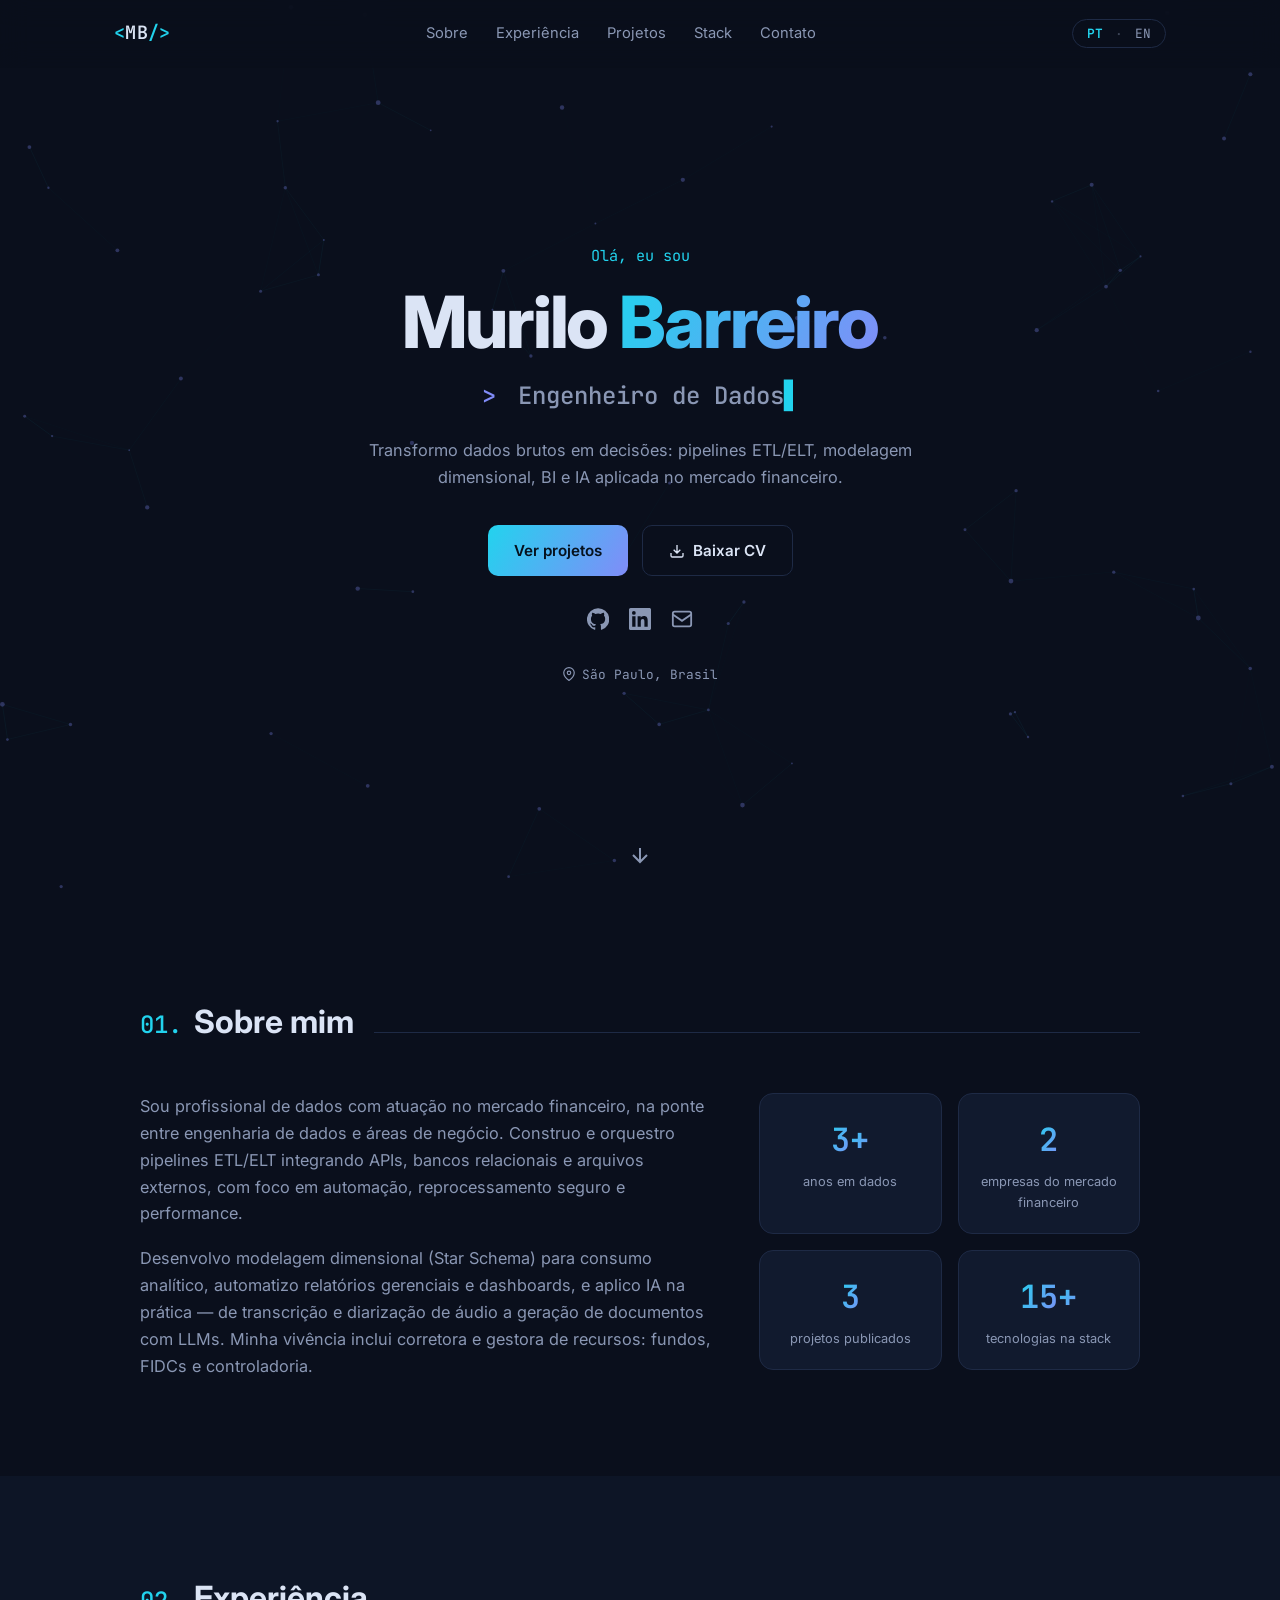
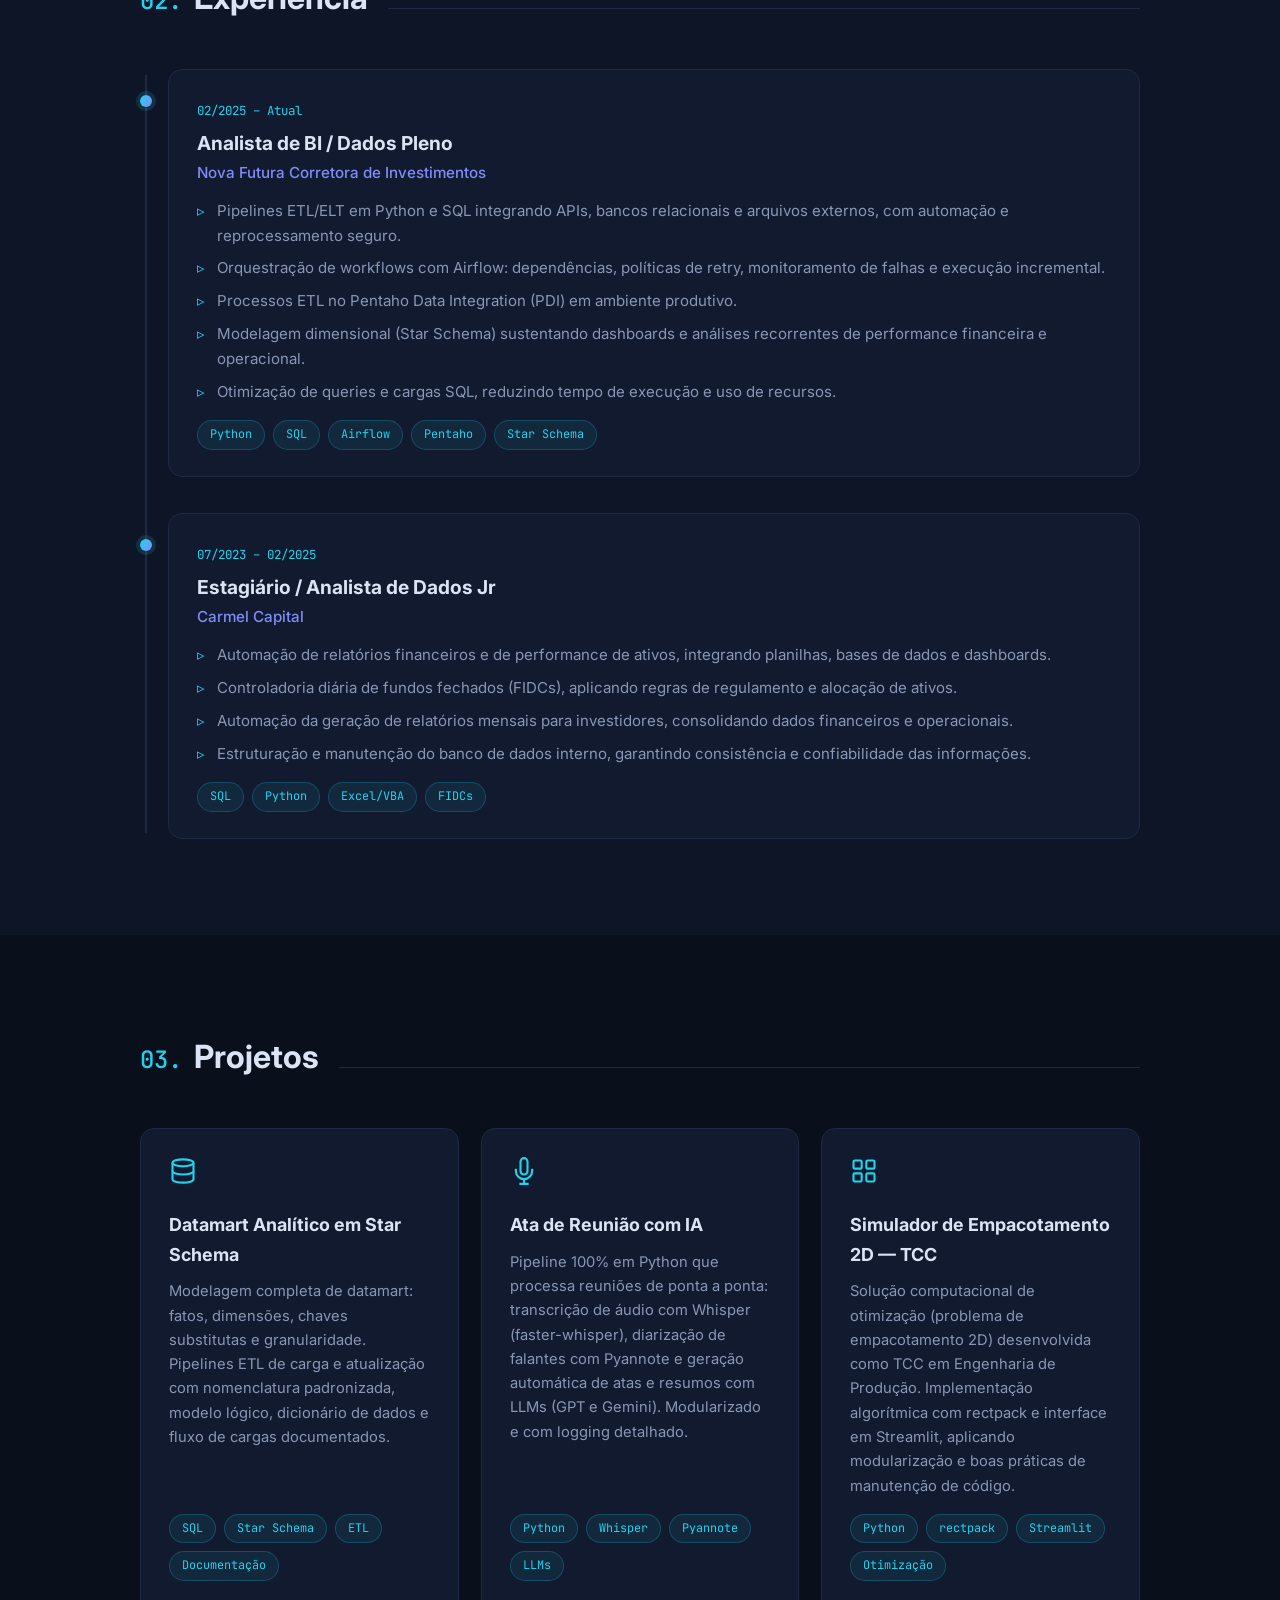
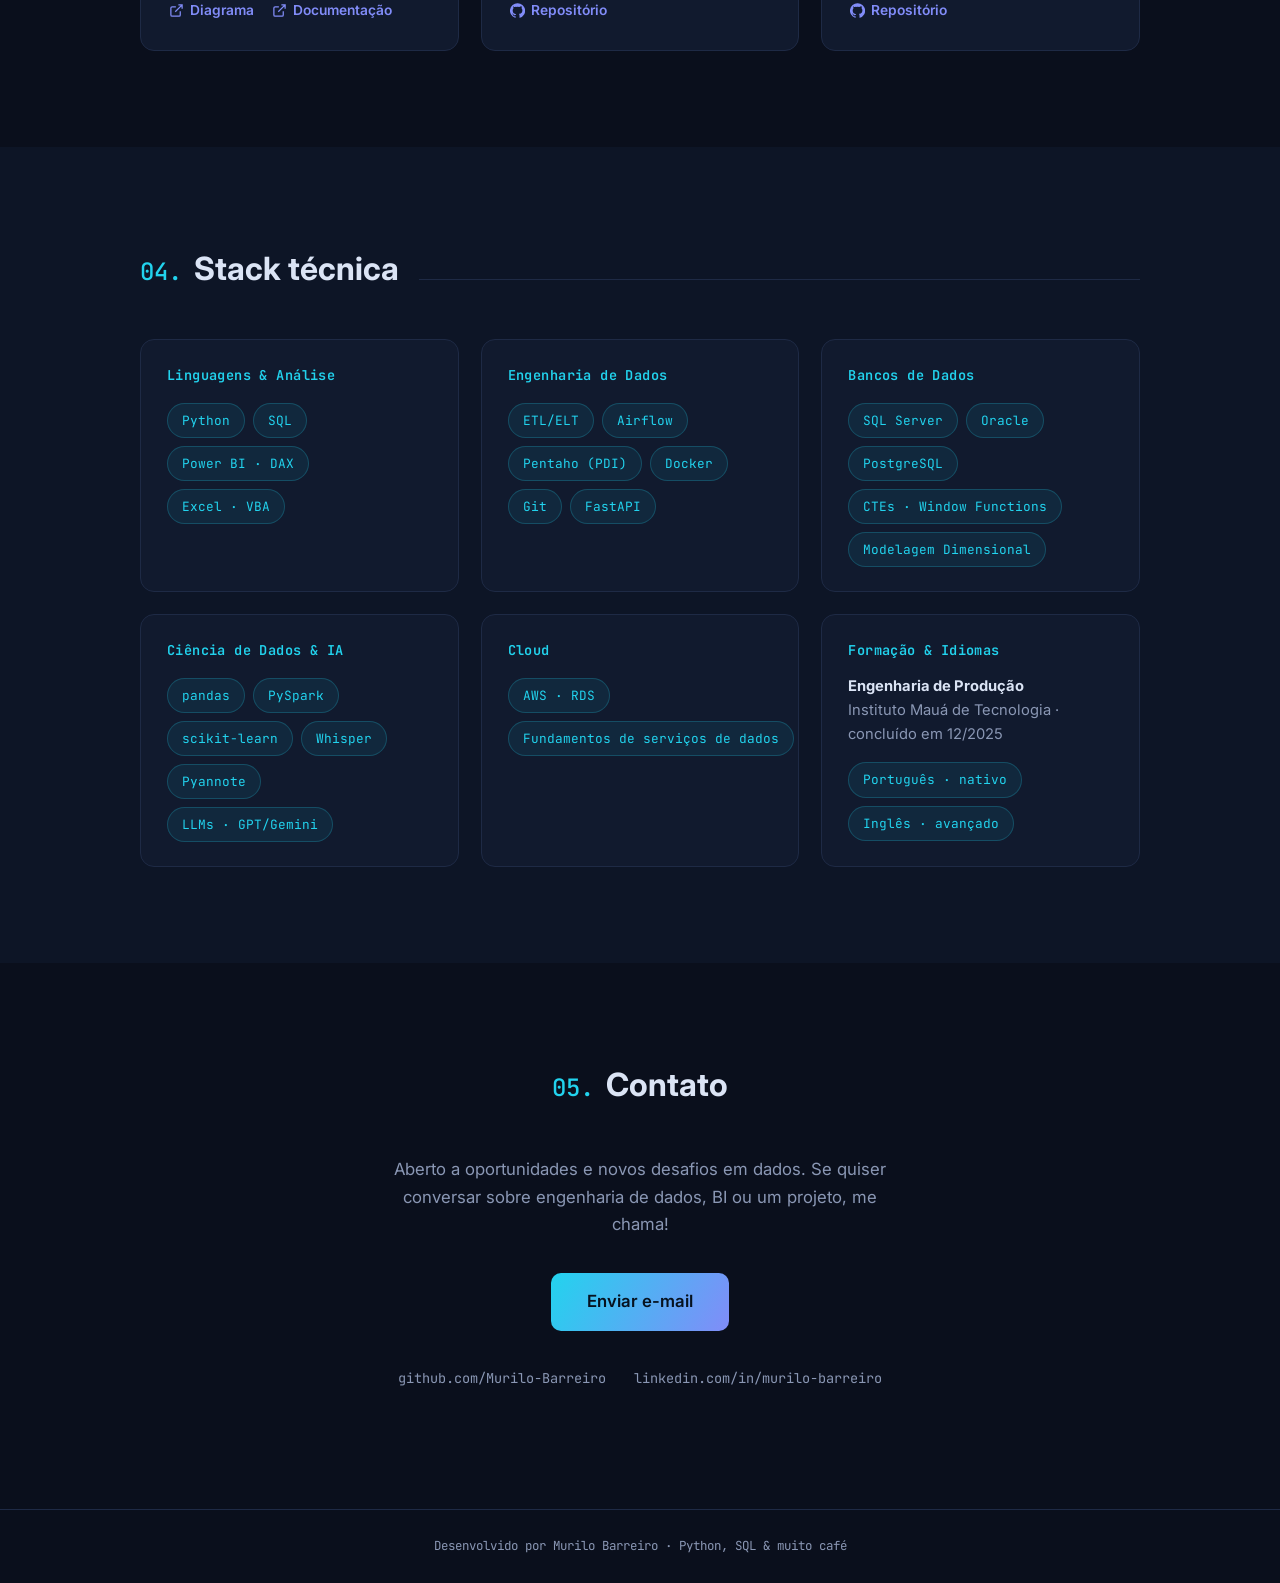
==== index.html @ 703467fe "Portfólio interativo — Engenharia de Dados, BI e Ciência de Dados Site estático bilíngue (PT/EN) com" ====
<!DOCTYPE html>
<html lang="pt-BR">
<head>
  <meta charset="UTF-8" />
  <meta name="viewport" content="width=device-width, initial-scale=1.0" />
  <title>Murilo Barreiro · Dados — Engenharia, BI & Ciência de Dados</title>
  <meta name="description" content="Portfólio de Murilo Pereira Barreiro — Engenheiro de Dados e Analista de BI. Python, SQL, Airflow, ETL/ELT, modelagem dimensional e IA aplicada." />
  <meta property="og:title" content="Murilo Barreiro · Portfólio de Dados" />
  <meta property="og:description" content="Pipelines ETL/ELT, modelagem dimensional, BI e IA aplicada no mercado financeiro." />
  <meta property="og:type" content="website" />
  <link rel="preconnect" href="https://fonts.googleapis.com" />
  <link rel="preconnect" href="https://fonts.gstatic.com" crossorigin />
  <link href="https://fonts.googleapis.com/css2?family=Inter:wght@400;500;600;700;800&family=JetBrains+Mono:wght@400;500;600&display=swap" rel="stylesheet" />
  <link rel="stylesheet" href="css/styles.css" />
  <link rel="icon" href="data:image/svg+xml,<svg xmlns='http://www.w3.org/2000/svg' viewBox='0 0 100 100'><text y='0.9em' font-size='90'>📊</text></svg>" />
</head>
<body>

  <!-- ============ NAV ============ -->
  <header class="nav" id="nav">
    <div class="nav__inner">
      <a href="#home" class="nav__logo" aria-label="Início">
        <span class="nav__logo-bracket">&lt;</span>MB<span class="nav__logo-bracket">/&gt;</span>
      </a>
      <nav class="nav__links" id="navLinks">
        <a href="#sobre" data-i18n="nav.about">Sobre</a>
        <a href="#experiencia" data-i18n="nav.experience">Experiência</a>
        <a href="#projetos" data-i18n="nav.projects">Projetos</a>
        <a href="#stack" data-i18n="nav.stack">Stack</a>
        <a href="#contato" data-i18n="nav.contact">Contato</a>
      </nav>
      <div class="nav__actions">
        <button class="lang-toggle" id="langToggle" aria-label="Switch language">
          <span class="lang-toggle__opt is-active" data-lang="pt">PT</span>
          <span class="lang-toggle__sep">·</span>
          <span class="lang-toggle__opt" data-lang="en">EN</span>
        </button>
        <button class="nav__burger" id="navBurger" aria-label="Menu">
          <span></span><span></span><span></span>
        </button>
      </div>
    </div>
  </header>

  <!-- ============ HERO ============ -->
  <section class="hero" id="home">
    <canvas id="heroCanvas" aria-hidden="true"></canvas>
    <div class="hero__content">
      <p class="hero__hello mono" data-i18n="hero.hello">Olá, eu sou</p>
      <h1 class="hero__name">Murilo <span class="accent">Barreiro</span></h1>
      <h2 class="hero__role mono">
        <span class="hero__prompt">&gt;</span>
        <span id="typedRole"></span><span class="hero__cursor">▋</span>
      </h2>
      <p class="hero__tagline" data-i18n="hero.tagline">
        Transformo dados brutos em decisões: pipelines ETL/ELT, modelagem dimensional,
        BI e IA aplicada no mercado financeiro.
      </p>
      <div class="hero__cta">
        <a href="#projetos" class="btn btn--primary" data-i18n="hero.ctaProjects">Ver projetos</a>
        <a href="assets/cv/Murilo-Barreiro-CV-PT.pdf" class="btn btn--ghost" id="cvLink" download>
          <svg viewBox="0 0 24 24" width="16" height="16" fill="none" stroke="currentColor" stroke-width="2"><path d="M21 15v4a2 2 0 0 1-2 2H5a2 2 0 0 1-2-2v-4M7 10l5 5 5-5M12 15V3"/></svg>
          <span data-i18n="hero.ctaCv">Baixar CV</span>
        </a>
      </div>
      <div class="hero__social">
        <a href="https://github.com/Murilo-Barreiro" target="_blank" rel="noopener" aria-label="GitHub">
          <svg viewBox="0 0 24 24" width="22" height="22" fill="currentColor"><path d="M12 .3a12 12 0 0 0-3.8 23.4c.6.1.8-.3.8-.6v-2c-3.3.7-4-1.6-4-1.6-.6-1.4-1.4-1.8-1.4-1.8-1-.7.1-.7.1-.7 1.2 0 1.9 1.2 1.9 1.2 1 1.8 2.8 1.3 3.5 1 0-.8.4-1.3.7-1.6-2.7-.3-5.5-1.3-5.5-6 0-1.2.5-2.3 1.3-3.1-.2-.4-.6-1.6.1-3.2 0 0 1-.3 3.4 1.2a11.5 11.5 0 0 1 6 0c2.3-1.5 3.3-1.2 3.3-1.2.7 1.6.3 2.8.1 3.2.8.8 1.3 1.9 1.3 3.2 0 4.6-2.8 5.6-5.5 5.9.5.4.9 1 .9 2.2v3.3c0 .3.1.7.8.6A12 12 0 0 0 12 .3"/></svg>
        </a>
        <a href="https://linkedin.com/in/murilo-barreiro-a9a9441ab" target="_blank" rel="noopener" aria-label="LinkedIn">
          <svg viewBox="0 0 24 24" width="22" height="22" fill="currentColor"><path d="M20.4 20.5h-3.6v-5.6c0-1.3 0-3-1.8-3s-2.1 1.4-2.1 2.9v5.7H9.4V9h3.4v1.6c.5-.9 1.6-1.9 3.4-1.9 3.6 0 4.2 2.4 4.2 5.5v6.3zM5.3 7.4a2 2 0 1 1 0-4.1 2 2 0 0 1 0 4.1zm1.8 13.1H3.5V9h3.6v11.5zM22.2 0H1.8C.8 0 0 .8 0 1.7v20.6c0 1 .8 1.7 1.8 1.7h20.4c1 0 1.8-.8 1.8-1.7V1.7c0-1-.8-1.7-1.8-1.7z"/></svg>
        </a>
        <a href="mailto:murilobarreiro7@gmail.com" aria-label="E-mail">
          <svg viewBox="0 0 24 24" width="22" height="22" fill="none" stroke="currentColor" stroke-width="2"><rect x="2" y="4" width="20" height="16" rx="2"/><path d="m2 7 10 7L22 7"/></svg>
        </a>
      </div>
      <div class="hero__location mono">
        <svg viewBox="0 0 24 24" width="14" height="14" fill="none" stroke="currentColor" stroke-width="2"><path d="M21 10c0 7-9 13-9 13S3 17 3 10a9 9 0 0 1 18 0z"/><circle cx="12" cy="10" r="3"/></svg>
        São Paulo, Brasil
      </div>
    </div>
    <a href="#sobre" class="hero__scroll" aria-label="Rolar para baixo">
      <svg viewBox="0 0 24 24" width="24" height="24" fill="none" stroke="currentColor" stroke-width="2"><path d="M12 5v14M19 12l-7 7-7-7"/></svg>
    </a>
  </section>

  <main>
    <!-- ============ SOBRE ============ -->
    <section class="section" id="sobre">
      <div class="section__inner reveal">
        <h2 class="section__title"><span class="section__num mono">01.</span> <span data-i18n="about.title">Sobre mim</span></h2>
        <div class="about">
          <div class="about__text">
            <p data-i18n="about.p1">
              Sou profissional de dados com atuação no mercado financeiro, na ponte entre
              engenharia de dados e áreas de negócio. Construo e orquestro pipelines ETL/ELT
              integrando APIs, bancos relacionais e arquivos externos, com foco em automação,
              reprocessamento seguro e performance.
            </p>
            <p data-i18n="about.p2">
              Desenvolvo modelagem dimensional (Star Schema) para consumo analítico, automatizo
              relatórios gerenciais e dashboards, e aplico IA na prática — de transcrição e
              diarização de áudio a geração de documentos com LLMs. Minha vivência inclui
              corretora e gestora de recursos: fundos, FIDCs e controladoria.
            </p>
          </div>
          <div class="about__stats">
            <div class="stat">
              <span class="stat__value mono" data-count="3">0</span><span class="stat__plus mono">+</span>
              <span class="stat__label" data-i18n="about.stat1">anos em dados</span>
            </div>
            <div class="stat">
              <span class="stat__value mono" data-count="2">0</span>
              <span class="stat__label" data-i18n="about.stat2">empresas do mercado financeiro</span>
            </div>
            <div class="stat">
              <span class="stat__value mono" data-count="3">0</span>
              <span class="stat__label" data-i18n="about.stat3">projetos publicados</span>
            </div>
            <div class="stat">
              <span class="stat__value mono" data-count="15">0</span><span class="stat__plus mono">+</span>
              <span class="stat__label" data-i18n="about.stat4">tecnologias na stack</span>
            </div>
          </div>
        </div>
      </div>
    </section>

    <!-- ============ EXPERIÊNCIA ============ -->
    <section class="section" id="experiencia">
      <div class="section__inner reveal">
        <h2 class="section__title"><span class="section__num mono">02.</span> <span data-i18n="exp.title">Experiência</span></h2>
        <div class="timeline">

          <article class="timeline__item">
            <div class="timeline__marker"></div>
            <div class="timeline__card card">
              <span class="timeline__period mono" data-i18n="exp.j1.period">02/2025 – Atual</span>
              <h3 class="timeline__role" data-i18n="exp.j1.role">Analista de BI / Dados Pleno</h3>
              <p class="timeline__company">Nova Futura Corretora de Investimentos</p>
              <ul class="timeline__list">
                <li data-i18n="exp.j1.b1">Pipelines ETL/ELT em Python e SQL integrando APIs, bancos relacionais e arquivos externos, com automação e reprocessamento seguro.</li>
                <li data-i18n="exp.j1.b2">Orquestração de workflows com Airflow: dependências, políticas de retry, monitoramento de falhas e execução incremental.</li>
                <li data-i18n="exp.j1.b3">Processos ETL no Pentaho Data Integration (PDI) em ambiente produtivo.</li>
                <li data-i18n="exp.j1.b4">Modelagem dimensional (Star Schema) sustentando dashboards e análises recorrentes de performance financeira e operacional.</li>
                <li data-i18n="exp.j1.b5">Otimização de queries e cargas SQL, reduzindo tempo de execução e uso de recursos.</li>
              </ul>
              <div class="tags">
                <span class="tag">Python</span><span class="tag">SQL</span><span class="tag">Airflow</span><span class="tag">Pentaho</span><span class="tag">Star Schema</span>
              </div>
            </div>
          </article>

          <article class="timeline__item">
            <div class="timeline__marker"></div>
            <div class="timeline__card card">
              <span class="timeline__period mono">07/2023 – 02/2025</span>
              <h3 class="timeline__role" data-i18n="exp.j2.role">Estagiário / Analista de Dados Jr</h3>
              <p class="timeline__company">Carmel Capital</p>
              <ul class="timeline__list">
                <li data-i18n="exp.j2.b1">Automação de relatórios financeiros e de performance de ativos, integrando planilhas, bases de dados e dashboards.</li>
                <li data-i18n="exp.j2.b2">Controladoria diária de fundos fechados (FIDCs), aplicando regras de regulamento e alocação de ativos.</li>
                <li data-i18n="exp.j2.b3">Automação da geração de relatórios mensais para investidores, consolidando dados financeiros e operacionais.</li>
                <li data-i18n="exp.j2.b4">Estruturação e manutenção do banco de dados interno, garantindo consistência e confiabilidade das informações.</li>
              </ul>
              <div class="tags">
                <span class="tag">SQL</span><span class="tag">Python</span><span class="tag">Excel/VBA</span><span class="tag">FIDCs</span>
              </div>
            </div>
          </article>

        </div>
      </div>
    </section>

    <!-- ============ PROJETOS ============ -->
    <section class="section" id="projetos">
      <div class="section__inner reveal">
        <h2 class="section__title"><span class="section__num mono">03.</span> <span data-i18n="proj.title">Projetos</span></h2>
        <div class="projects">

          <article class="project card">
            <div class="project__icon">
              <svg viewBox="0 0 24 24" width="28" height="28" fill="none" stroke="currentColor" stroke-width="1.8"><ellipse cx="12" cy="5" rx="9" ry="3"/><path d="M21 12c0 1.7-4 3-9 3s-9-1.3-9-3"/><path d="M3 5v14c0 1.7 4 3 9 3s9-1.3 9-3V5"/></svg>
            </div>
            <h3 class="project__name" data-i18n="proj.p1.name">Datamart Analítico em Star Schema</h3>
            <p class="project__desc" data-i18n="proj.p1.desc">
              Modelagem completa de datamart: fatos, dimensões, chaves substitutas e granularidade.
              Pipelines ETL de carga e atualização com nomenclatura padronizada, modelo lógico,
              dicionário de dados e fluxo de cargas documentados.
            </p>
            <div class="tags">
              <span class="tag">SQL</span><span class="tag">Star Schema</span><span class="tag">ETL</span><span class="tag" data-i18n="proj.p1.tag4">Documentação</span>
            </div>
            <div class="project__links">
              <a href="https://dbdocs.io/murilobarreiro7/Projeto-Datamart" target="_blank" rel="noopener">
                <svg viewBox="0 0 24 24" width="15" height="15" fill="none" stroke="currentColor" stroke-width="2"><path d="M18 13v6a2 2 0 0 1-2 2H5a2 2 0 0 1-2-2V8a2 2 0 0 1 2-2h6M15 3h6v6M10 14 21 3"/></svg>
                <span data-i18n="proj.p1.link1">Diagrama</span>
              </a>
              <a href="https://notion.so/2fc0d6fd969c809cac19ce4f2071e52c" target="_blank" rel="noopener">
                <svg viewBox="0 0 24 24" width="15" height="15" fill="none" stroke="currentColor" stroke-width="2"><path d="M18 13v6a2 2 0 0 1-2 2H5a2 2 0 0 1-2-2V8a2 2 0 0 1 2-2h6M15 3h6v6M10 14 21 3"/></svg>
                <span data-i18n="proj.p1.link2">Documentação</span>
              </a>
            </div>
          </article>

          <article class="project card">
            <div class="project__icon">
              <svg viewBox="0 0 24 24" width="28" height="28" fill="none" stroke="currentColor" stroke-width="1.8"><path d="M12 1a3 3 0 0 0-3 3v8a3 3 0 0 0 6 0V4a3 3 0 0 0-3-3z"/><path d="M19 10v2a7 7 0 0 1-14 0v-2M12 19v4M8 23h8"/></svg>
            </div>
            <h3 class="project__name" data-i18n="proj.p2.name">Ata de Reunião com IA</h3>
            <p class="project__desc" data-i18n="proj.p2.desc">
              Pipeline 100% em Python que processa reuniões de ponta a ponta: transcrição de áudio
              com Whisper (faster-whisper), diarização de falantes com Pyannote e geração automática
              de atas e resumos com LLMs (GPT e Gemini). Modularizado e com logging detalhado.
            </p>
            <div class="tags">
              <span class="tag">Python</span><span class="tag">Whisper</span><span class="tag">Pyannote</span><span class="tag">LLMs</span>
            </div>
            <div class="project__links">
              <a href="https://github.com/Murilo-Barreiro/transcricao-e-diarizacao" target="_blank" rel="noopener">
                <svg viewBox="0 0 24 24" width="15" height="15" fill="currentColor"><path d="M12 .3a12 12 0 0 0-3.8 23.4c.6.1.8-.3.8-.6v-2c-3.3.7-4-1.6-4-1.6-.6-1.4-1.4-1.8-1.4-1.8-1-.7.1-.7.1-.7 1.2 0 1.9 1.2 1.9 1.2 1 1.8 2.8 1.3 3.5 1 0-.8.4-1.3.7-1.6-2.7-.3-5.5-1.3-5.5-6 0-1.2.5-2.3 1.3-3.1-.2-.4-.6-1.6.1-3.2 0 0 1-.3 3.4 1.2a11.5 11.5 0 0 1 6 0c2.3-1.5 3.3-1.2 3.3-1.2.7 1.6.3 2.8.1 3.2.8.8 1.3 1.9 1.3 3.2 0 4.6-2.8 5.6-5.5 5.9.5.4.9 1 .9 2.2v3.3c0 .3.1.7.8.6A12 12 0 0 0 12 .3"/></svg>
                <span data-i18n="proj.repo">Repositório</span>
              </a>
            </div>
          </article>

          <article class="project card">
            <div class="project__icon">
              <svg viewBox="0 0 24 24" width="28" height="28" fill="none" stroke="currentColor" stroke-width="1.8"><rect x="3" y="3" width="7" height="7" rx="1"/><rect x="14" y="3" width="7" height="7" rx="1"/><rect x="3" y="14" width="7" height="7" rx="1"/><rect x="14" y="14" width="7" height="7" rx="1"/></svg>
            </div>
            <h3 class="project__name" data-i18n="proj.p3.name">Simulador de Empacotamento 2D — TCC</h3>
            <p class="project__desc" data-i18n="proj.p3.desc">
              Solução computacional de otimização (problema de empacotamento 2D) desenvolvida como
              TCC em Engenharia de Produção. Implementação algorítmica com rectpack e interface em
              Streamlit, aplicando modularização e boas práticas de manutenção de código.
            </p>
            <div class="tags">
              <span class="tag">Python</span><span class="tag">rectpack</span><span class="tag">Streamlit</span><span class="tag" data-i18n="proj.p3.tag4">Otimização</span>
            </div>
            <div class="project__links">
              <a href="https://github.com/Murilo-Barreiro/simulador-de-empacotamento-2D" target="_blank" rel="noopener">
                <svg viewBox="0 0 24 24" width="15" height="15" fill="currentColor"><path d="M12 .3a12 12 0 0 0-3.8 23.4c.6.1.8-.3.8-.6v-2c-3.3.7-4-1.6-4-1.6-.6-1.4-1.4-1.8-1.4-1.8-1-.7.1-.7.1-.7 1.2 0 1.9 1.2 1.9 1.2 1 1.8 2.8 1.3 3.5 1 0-.8.4-1.3.7-1.6-2.7-.3-5.5-1.3-5.5-6 0-1.2.5-2.3 1.3-3.1-.2-.4-.6-1.6.1-3.2 0 0 1-.3 3.4 1.2a11.5 11.5 0 0 1 6 0c2.3-1.5 3.3-1.2 3.3-1.2.7 1.6.3 2.8.1 3.2.8.8 1.3 1.9 1.3 3.2 0 4.6-2.8 5.6-5.5 5.9.5.4.9 1 .9 2.2v3.3c0 .3.1.7.8.6A12 12 0 0 0 12 .3"/></svg>
                <span data-i18n="proj.repo2">Repositório</span>
              </a>
            </div>
          </article>

        </div>
      </div>
    </section>

    <!-- ============ STACK ============ -->
    <section class="section" id="stack">
      <div class="section__inner reveal">
        <h2 class="section__title"><span class="section__num mono">04.</span> <span data-i18n="stack.title">Stack técnica</span></h2>
        <div class="stack">

          <div class="stack__group card">
            <h3 class="stack__name mono" data-i18n="stack.g1">Linguagens & Análise</h3>
            <div class="tags tags--lg">
              <span class="tag">Python</span><span class="tag">SQL</span><span class="tag">Power BI · DAX</span><span class="tag">Excel · VBA</span>
            </div>
          </div>

          <div class="stack__group card">
            <h3 class="stack__name mono" data-i18n="stack.g2">Engenharia de Dados</h3>
            <div class="tags tags--lg">
              <span class="tag">ETL/ELT</span><span class="tag">Airflow</span><span class="tag">Pentaho (PDI)</span><span class="tag">Docker</span><span class="tag">Git</span><span class="tag">FastAPI</span>
            </div>
          </div>

          <div class="stack__group card">
            <h3 class="stack__name mono" data-i18n="stack.g3">Bancos de Dados</h3>
            <div class="tags tags--lg">
              <span class="tag">SQL Server</span><span class="tag">Oracle</span><span class="tag">PostgreSQL</span><span class="tag">CTEs · Window Functions</span><span class="tag" data-i18n="stack.g3.t5">Modelagem Dimensional</span>
            </div>
          </div>

          <div class="stack__group card">
            <h3 class="stack__name mono" data-i18n="stack.g4">Ciência de Dados & IA</h3>
            <div class="tags tags--lg">
              <span class="tag">pandas</span><span class="tag">PySpark</span><span class="tag">scikit-learn</span><span class="tag">Whisper</span><span class="tag">Pyannote</span><span class="tag">LLMs · GPT/Gemini</span>
            </div>
          </div>

          <div class="stack__group card">
            <h3 class="stack__name mono">Cloud</h3>
            <div class="tags tags--lg">
              <span class="tag">AWS · RDS</span><span class="tag" data-i18n="stack.g5.t2">Fundamentos de serviços de dados</span>
            </div>
          </div>

          <div class="stack__group card">
            <h3 class="stack__name mono" data-i18n="stack.g6">Formação & Idiomas</h3>
            <p class="stack__edu">
              <strong data-i18n="edu.degree">Engenharia de Produção</strong><br />
              Instituto Mauá de Tecnologia · <span data-i18n="edu.year">concluído em 12/2025</span>
            </p>
            <div class="tags tags--lg">
              <span class="tag" data-i18n="edu.lang1">Português · nativo</span><span class="tag" data-i18n="edu.lang2">Inglês · avançado</span>
            </div>
          </div>

        </div>
      </div>
    </section>

    <!-- ============ CONTATO ============ -->
    <section class="section section--contact" id="contato">
      <div class="section__inner reveal">
        <h2 class="section__title section__title--center"><span class="section__num mono">05.</span> <span data-i18n="contact.title">Contato</span></h2>
        <p class="contact__text" data-i18n="contact.text">
          Aberto a oportunidades e novos desafios em dados. Se quiser conversar sobre
          engenharia de dados, BI ou um projeto, me chama!
        </p>
        <a href="mailto:murilobarreiro7@gmail.com" class="btn btn--primary btn--lg" data-i18n="contact.cta">Enviar e-mail</a>
        <div class="contact__links mono">
          <a href="https://github.com/Murilo-Barreiro" target="_blank" rel="noopener">github.com/Murilo-Barreiro</a>
          <a href="https://linkedin.com/in/murilo-barreiro-a9a9441ab" target="_blank" rel="noopener">linkedin.com/in/murilo-barreiro</a>
        </div>
      </div>
    </section>
  </main>

  <footer class="footer mono">
    <p data-i18n="footer.text">Desenvolvido por Murilo Barreiro · Python, SQL & muito café</p>
  </footer>

  <script src="js/main.js"></script>
</body>
</html>
---- css/styles.css ----
/* ============ TOKENS ============ */
:root {
  --bg: #0a0f1c;
  --bg-alt: #0d1526;
  --card: #111a2e;
  --card-border: #1e2a45;
  --text: #dbe4f5;
  --text-dim: #8a97b4;
  --accent: #22d3ee;
  --accent-2: #818cf8;
  --gradient: linear-gradient(120deg, var(--accent), var(--accent-2));
  --nav-h: 68px;
  --radius: 14px;
  --font: "Inter", system-ui, sans-serif;
  --mono: "JetBrains Mono", ui-monospace, monospace;
}

* { margin: 0; padding: 0; box-sizing: border-box; }

html { scroll-behavior: smooth; scroll-padding-top: var(--nav-h); }

body {
  background: var(--bg);
  color: var(--text);
  font-family: var(--font);
  line-height: 1.65;
  -webkit-font-smoothing: antialiased;
  overflow-x: hidden;
}

.mono { font-family: var(--mono); }
.accent {
  background: var(--gradient);
  -webkit-background-clip: text;
  background-clip: text;
  color: transparent;
}

a { color: inherit; text-decoration: none; }

::selection { background: rgba(34, 211, 238, 0.3); }

/* ============ NAV ============ */
.nav {
  position: fixed;
  inset: 0 0 auto 0;
  height: var(--nav-h);
  z-index: 100;
  backdrop-filter: blur(14px);
  background: rgba(10, 15, 28, 0.82);
  border-bottom: 1px solid transparent;
  transition: border-color 0.3s;
}
.nav.is-scrolled { border-bottom-color: var(--card-border); }

.nav__inner {
  max-width: 1100px;
  margin: 0 auto;
  height: 100%;
  padding: 0 24px;
  display: flex;
  align-items: center;
  justify-content: space-between;
  gap: 16px;
}

.nav__logo {
  font-family: var(--mono);
  font-weight: 600;
  font-size: 1.15rem;
  letter-spacing: 0.02em;
}
.nav__logo-bracket { color: var(--accent); }

.nav__links {
  display: flex;
  gap: 28px;
  font-size: 0.92rem;
  color: var(--text-dim);
}
.nav__links a { transition: color 0.2s; }
.nav__links a:hover, .nav__links a.is-active { color: var(--accent); }

.nav__actions { display: flex; align-items: center; gap: 14px; }

.lang-toggle {
  background: none;
  border: 1px solid var(--card-border);
  border-radius: 999px;
  padding: 5px 14px;
  font-family: var(--mono);
  font-size: 0.8rem;
  color: var(--text-dim);
  cursor: pointer;
  transition: border-color 0.2s;
}
.lang-toggle:hover { border-color: var(--accent); }
.lang-toggle__opt.is-active { color: var(--accent); font-weight: 600; }
.lang-toggle__sep { margin: 0 4px; opacity: 0.4; }

.nav__burger { display: none; background: none; border: none; cursor: pointer; padding: 6px; }
.nav__burger span {
  display: block;
  width: 22px;
  height: 2px;
  background: var(--text);
  margin: 5px 0;
  border-radius: 2px;
  transition: transform 0.25s, opacity 0.25s;
}
.nav__burger.is-open span:nth-child(1) { transform: translateY(7px) rotate(45deg); }
.nav__burger.is-open span:nth-child(2) { opacity: 0; }
.nav__burger.is-open span:nth-child(3) { transform: translateY(-7px) rotate(-45deg); }

/* ============ HERO ============ */
.hero {
  min-height: 100svh;
  display: flex;
  align-items: center;
  justify-content: center;
  position: relative;
  padding: calc(var(--nav-h) + 40px) 24px 80px;
}

#heroCanvas {
  position: absolute;
  inset: 0;
  width: 100%;
  height: 100%;
  opacity: 0.55;
}

.hero__content {
  position: relative;
  max-width: 800px;
  text-align: center;
  animation: fadeUp 0.9s ease both;
}

.hero__hello { color: var(--accent); font-size: 0.95rem; margin-bottom: 14px; }

.hero__name {
  font-size: clamp(2.6rem, 7vw, 4.5rem);
  font-weight: 800;
  letter-spacing: -0.03em;
  line-height: 1.1;
}

.hero__role {
  font-size: clamp(1.05rem, 3vw, 1.5rem);
  font-weight: 500;
  color: var(--text-dim);
  margin-top: 14px;
  min-height: 1.6em;
}
.hero__prompt { color: var(--accent-2); margin-right: 8px; }
.hero__cursor { color: var(--accent); animation: blink 1s steps(1) infinite; }

.hero__tagline {
  color: var(--text-dim);
  max-width: 560px;
  margin: 22px auto 0;
  font-size: 1.02rem;
}

.hero__cta { display: flex; gap: 14px; justify-content: center; margin-top: 34px; flex-wrap: wrap; }

.btn {
  display: inline-flex;
  align-items: center;
  gap: 8px;
  padding: 12px 26px;
  border-radius: 10px;
  font-weight: 600;
  font-size: 0.95rem;
  transition: transform 0.2s, box-shadow 0.2s, background 0.2s;
}
.btn:hover { transform: translateY(-2px); }
.btn--primary {
  background: var(--gradient);
  color: #06121f;
}
.btn--primary:hover { box-shadow: 0 8px 30px rgba(34, 211, 238, 0.35); }
.btn--ghost {
  border: 1px solid var(--card-border);
  color: var(--text);
}
.btn--ghost:hover { border-color: var(--accent); color: var(--accent); }
.btn--lg { padding: 15px 36px; font-size: 1.05rem; }

.hero__social { display: flex; gap: 20px; justify-content: center; margin-top: 32px; }
.hero__social a { color: var(--text-dim); transition: color 0.2s, transform 0.2s; }
.hero__social a:hover { color: var(--accent); transform: translateY(-2px); }

.hero__location {
  display: flex;
  align-items: center;
  justify-content: center;
  gap: 6px;
  margin-top: 26px;
  font-size: 0.8rem;
  color: var(--text-dim);
}

.hero__scroll {
  position: absolute;
  bottom: 26px;
  left: 50%;
  transform: translateX(-50%);
  color: var(--text-dim);
  animation: bounce 2.2s infinite;
}
.hero__scroll:hover { color: var(--accent); }

/* ============ SECTIONS ============ */
.section { padding: 96px 24px; }
.section:nth-of-type(even) { background: var(--bg-alt); }
.section__inner { max-width: 1000px; margin: 0 auto; }

.section__title {
  font-size: clamp(1.5rem, 4vw, 2rem);
  font-weight: 700;
  margin-bottom: 44px;
  display: flex;
  align-items: baseline;
  gap: 12px;
}
.section__title--center { justify-content: center; }
.section__num { color: var(--accent); font-size: 0.75em; font-weight: 500; }
.section__title::after {
  content: "";
  flex: 1;
  height: 1px;
  background: var(--card-border);
  margin-left: 8px;
}
.section__title--center::after { display: none; }

.card {
  background: var(--card);
  border: 1px solid var(--card-border);
  border-radius: var(--radius);
  transition: transform 0.25s, border-color 0.25s, box-shadow 0.25s;
}

/* ============ SOBRE ============ */
.about { display: grid; grid-template-columns: 1.5fr 1fr; gap: 48px; align-items: start; }
.about__text p { color: var(--text-dim); margin-bottom: 18px; font-size: 1.02rem; }
.about__text p:last-child { margin-bottom: 0; }

.about__stats { display: grid; grid-template-columns: 1fr 1fr; gap: 16px; }
.stat {
  background: var(--card);
  border: 1px solid var(--card-border);
  border-radius: var(--radius);
  padding: 20px 16px;
  text-align: center;
}
.stat__value, .stat__plus {
  font-size: 2rem;
  font-weight: 600;
  background: var(--gradient);
  -webkit-background-clip: text;
  background-clip: text;
  color: transparent;
}
.stat__label { display: block; font-size: 0.8rem; color: var(--text-dim); margin-top: 4px; }

/* ============ TIMELINE ============ */
.timeline { position: relative; padding-left: 28px; }
.timeline::before {
  content: "";
  position: absolute;
  left: 5px;
  top: 6px;
  bottom: 6px;
  width: 2px;
  background: var(--card-border);
}

.timeline__item { position: relative; margin-bottom: 36px; }
.timeline__item:last-child { margin-bottom: 0; }

.timeline__marker {
  position: absolute;
  left: -28px;
  top: 26px;
  width: 12px;
  height: 12px;
  border-radius: 50%;
  background: var(--gradient);
  box-shadow: 0 0 0 4px rgba(34, 211, 238, 0.15);
}

.timeline__card { padding: 26px 28px; }
.timeline__card:hover { border-color: var(--accent); transform: translateY(-3px); }

.timeline__period { font-size: 0.78rem; color: var(--accent); }
.timeline__role { font-size: 1.2rem; font-weight: 700; margin-top: 6px; }
.timeline__company { color: var(--accent-2); font-weight: 500; font-size: 0.95rem; margin-bottom: 14px; }

.timeline__list { list-style: none; }
.timeline__list li {
  color: var(--text-dim);
  font-size: 0.94rem;
  padding-left: 20px;
  position: relative;
  margin-bottom: 8px;
}
.timeline__list li::before {
  content: "▹";
  position: absolute;
  left: 0;
  color: var(--accent);
}

/* ============ TAGS ============ */
.tags { display: flex; flex-wrap: wrap; gap: 8px; margin-top: 16px; }
.tag {
  font-family: var(--mono);
  font-size: 0.74rem;
  padding: 4px 12px;
  border-radius: 999px;
  background: rgba(34, 211, 238, 0.08);
  border: 1px solid rgba(34, 211, 238, 0.22);
  color: var(--accent);
  white-space: nowrap;
}
.tags--lg .tag { font-size: 0.8rem; padding: 6px 14px; }

/* ============ PROJETOS ============ */
.projects { display: grid; grid-template-columns: repeat(auto-fit, minmax(290px, 1fr)); gap: 22px; }

.project { padding: 28px; display: flex; flex-direction: column; }
.project:hover {
  transform: translateY(-6px);
  border-color: var(--accent);
  box-shadow: 0 14px 40px rgba(0, 0, 0, 0.35);
}

.project__icon { color: var(--accent); margin-bottom: 18px; }
.project__name { font-size: 1.12rem; font-weight: 700; margin-bottom: 10px; }
.project__desc { color: var(--text-dim); font-size: 0.92rem; flex: 1; }

.project__links { display: flex; gap: 18px; margin-top: 18px; }
.project__links a {
  display: inline-flex;
  align-items: center;
  gap: 6px;
  font-size: 0.86rem;
  font-weight: 600;
  color: var(--accent-2);
  transition: color 0.2s;
}
.project__links a:hover { color: var(--accent); }

/* ============ STACK ============ */
.stack { display: grid; grid-template-columns: repeat(auto-fit, minmax(290px, 1fr)); gap: 22px; }
.stack__group { padding: 24px 26px; }
.stack__group:hover { border-color: var(--accent); }
.stack__name { font-size: 0.85rem; color: var(--accent); margin-bottom: 4px; font-weight: 600; letter-spacing: 0.03em; }
.stack__edu { color: var(--text-dim); font-size: 0.92rem; margin-top: 12px; }
.stack__edu strong { color: var(--text); }

/* ============ CONTATO ============ */
.section--contact { text-align: center; padding-bottom: 120px; }
.contact__text { color: var(--text-dim); max-width: 520px; margin: 0 auto 34px; font-size: 1.05rem; }
.contact__links {
  display: flex;
  gap: 28px;
  justify-content: center;
  margin-top: 36px;
  font-size: 0.85rem;
  flex-wrap: wrap;
}
.contact__links a { color: var(--text-dim); transition: color 0.2s; }
.contact__links a:hover { color: var(--accent); }

/* ============ FOOTER ============ */
.footer {
  text-align: center;
  padding: 26px;
  font-size: 0.78rem;
  color: var(--text-dim);
  border-top: 1px solid var(--card-border);
}

/* ============ ANIMAÇÕES ============ */
.reveal { opacity: 0; transform: translateY(28px); transition: opacity 0.7s ease, transform 0.7s ease; }
.reveal.is-visible { opacity: 1; transform: none; }

@keyframes fadeUp {
  from { opacity: 0; transform: translateY(24px); }
  to { opacity: 1; transform: none; }
}
@keyframes blink { 50% { opacity: 0; } }
@keyframes bounce {
  0%, 100% { transform: translate(-50%, 0); }
  50% { transform: translate(-50%, 8px); }
}

@media (prefers-reduced-motion: reduce) {
  html { scroll-behavior: auto; }
  *, *::before, *::after { animation-duration: 0.01ms !important; transition-duration: 0.01ms !important; }
}

/* ============ RESPONSIVO ============ */
@media (max-width: 820px) {
  .about { grid-template-columns: 1fr; gap: 32px; }

  .nav__burger { display: block; }
  .nav__links {
    position: fixed;
    top: var(--nav-h);
    right: 0;
    flex-direction: column;
    background: var(--bg-alt);
    border: 1px solid var(--card-border);
    border-right: none;
    border-radius: var(--radius) 0 0 var(--radius);
    padding: 24px 40px 24px 28px;
    gap: 18px;
    transform: translateX(110%);
    transition: transform 0.3s ease;
  }
  .nav__links.is-open { transform: none; }
}

@media (max-width: 480px) {
  .section { padding: 72px 18px; }
  .about__stats { grid-template-columns: 1fr 1fr; gap: 12px; }
  .hero__cta .btn { width: 100%; justify-content: center; }
}
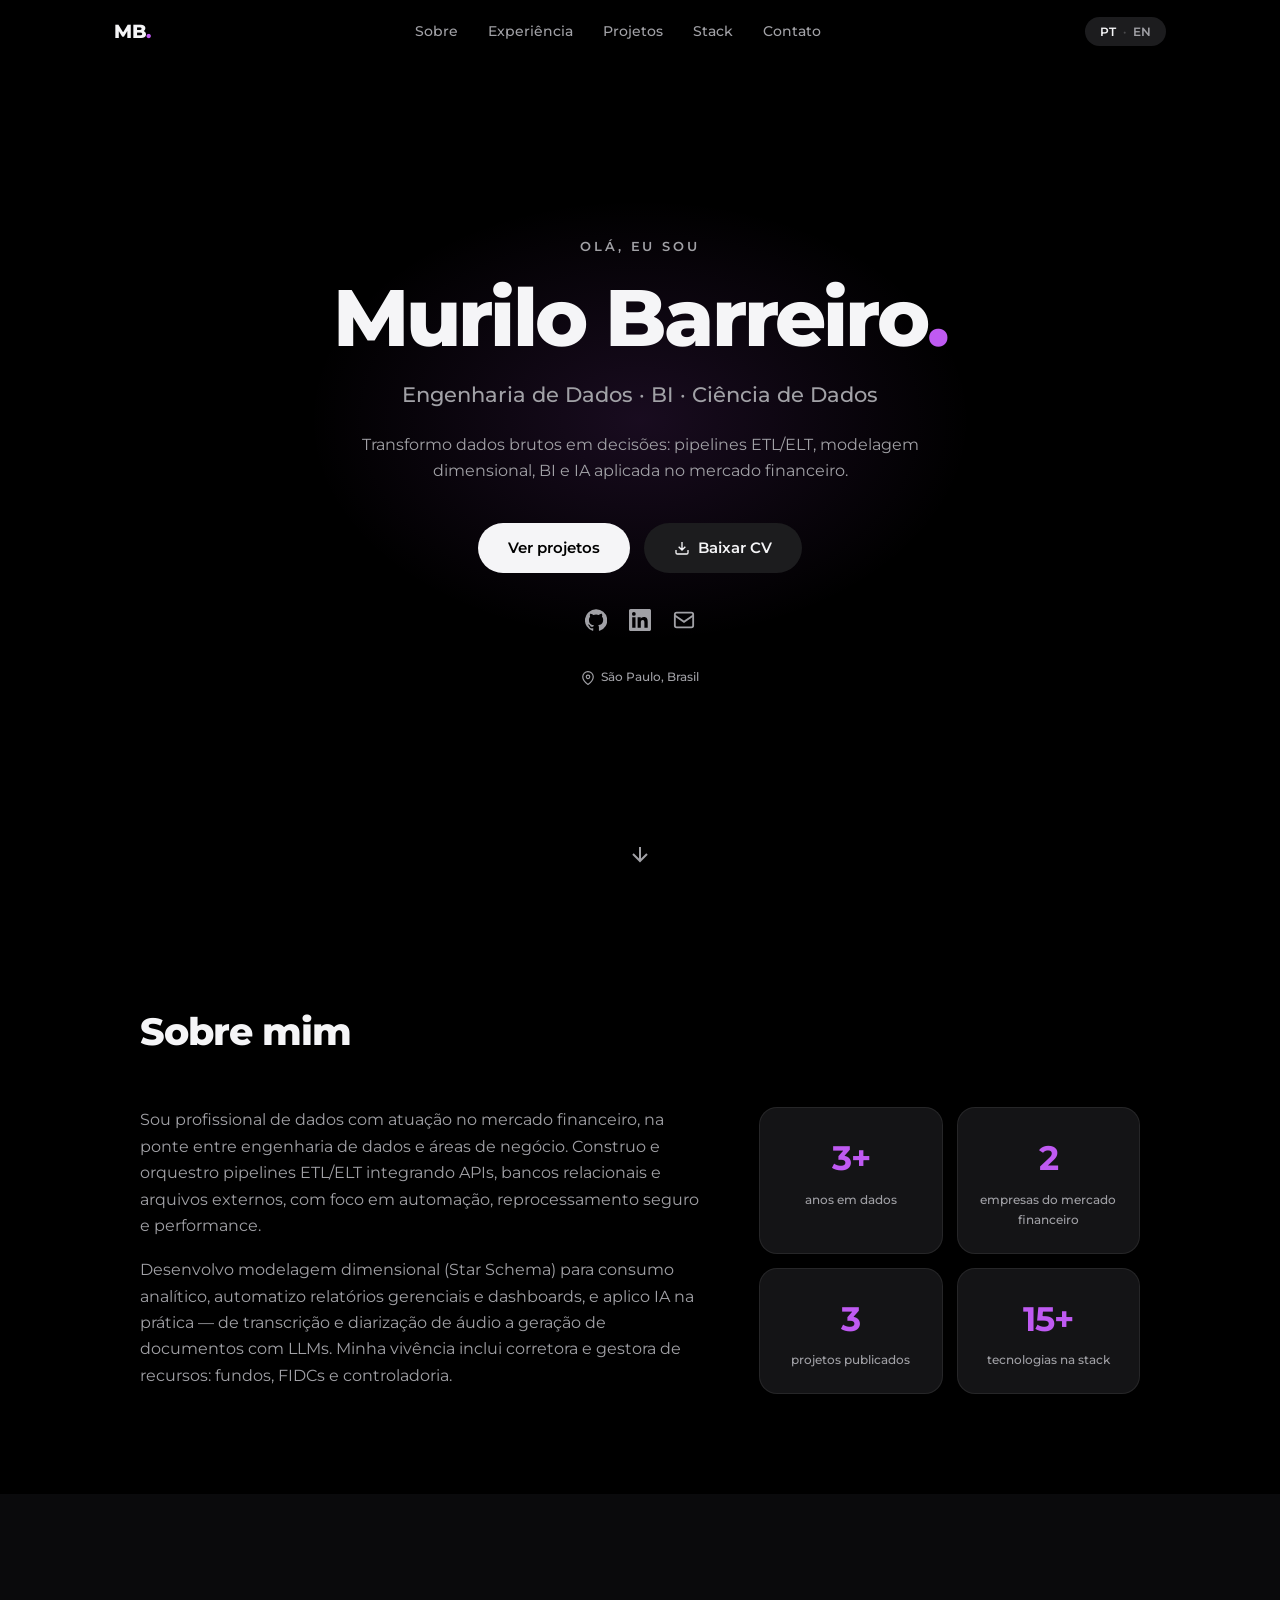
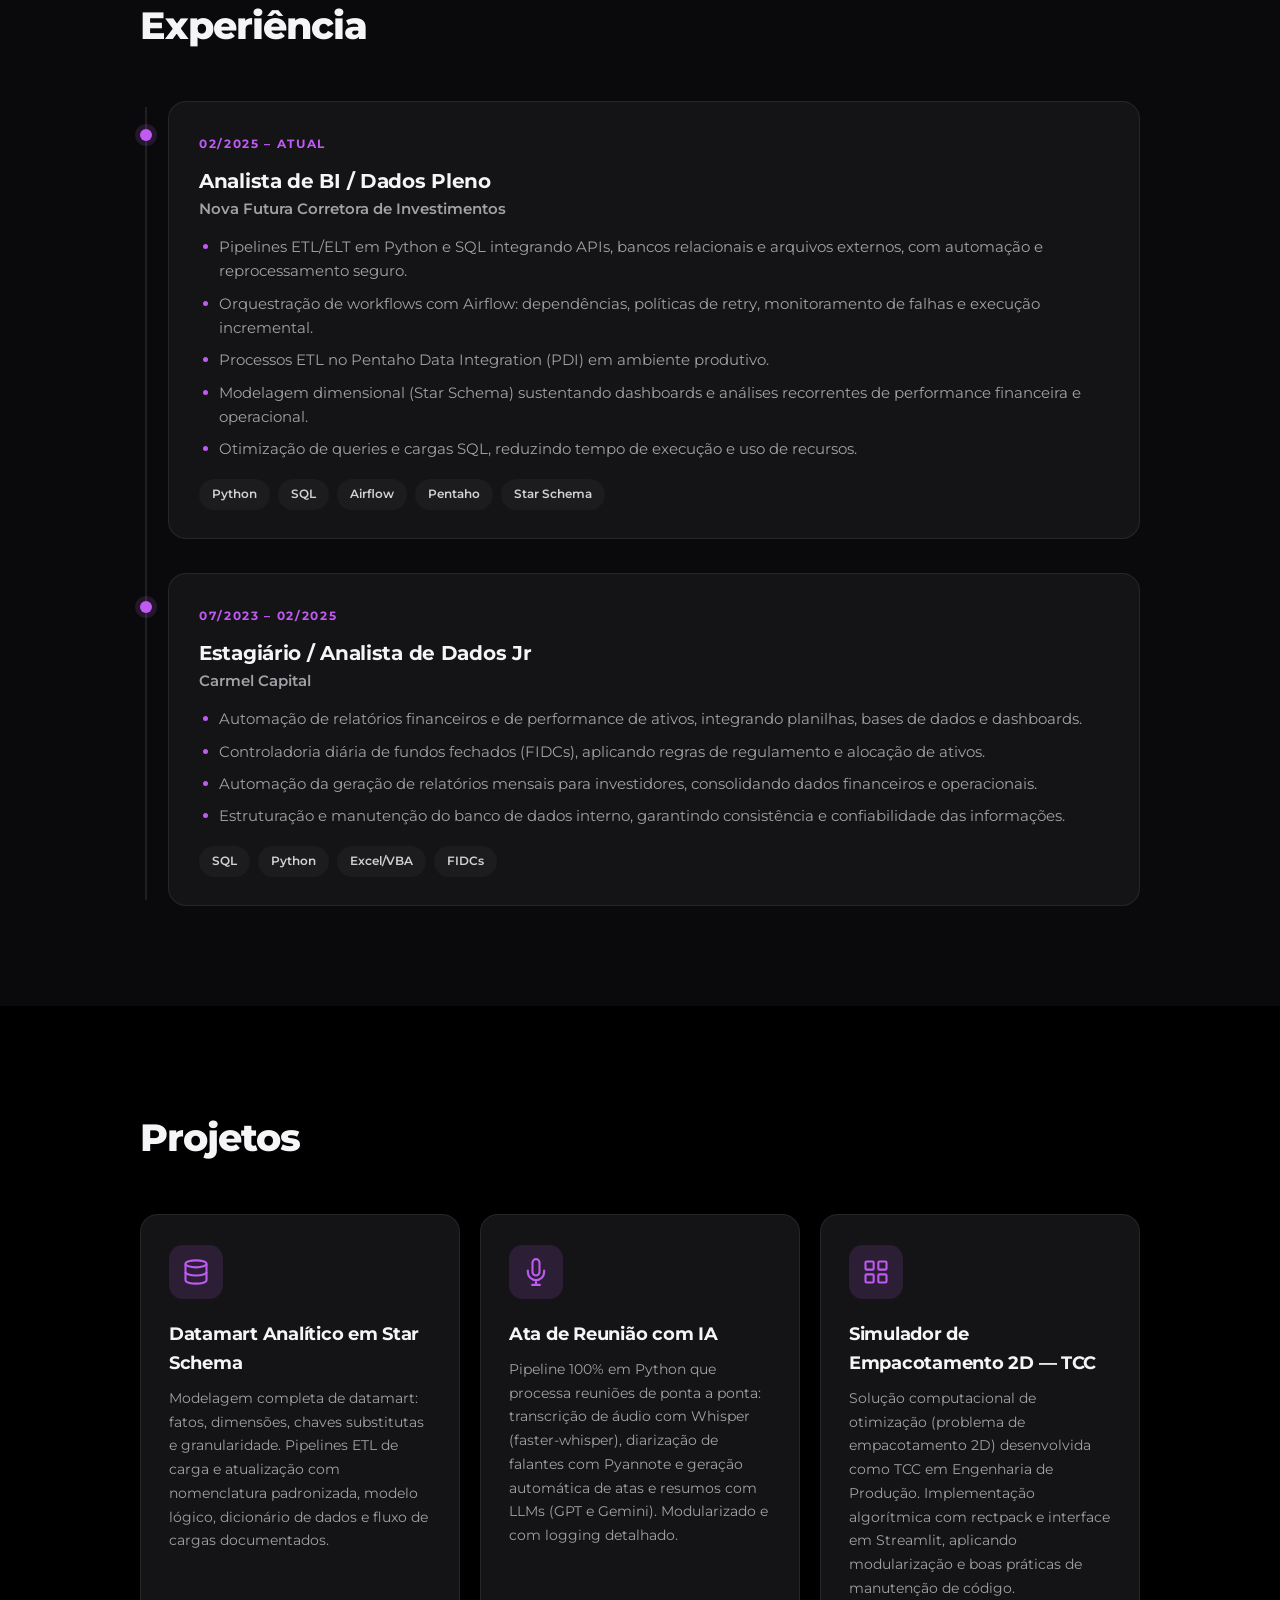
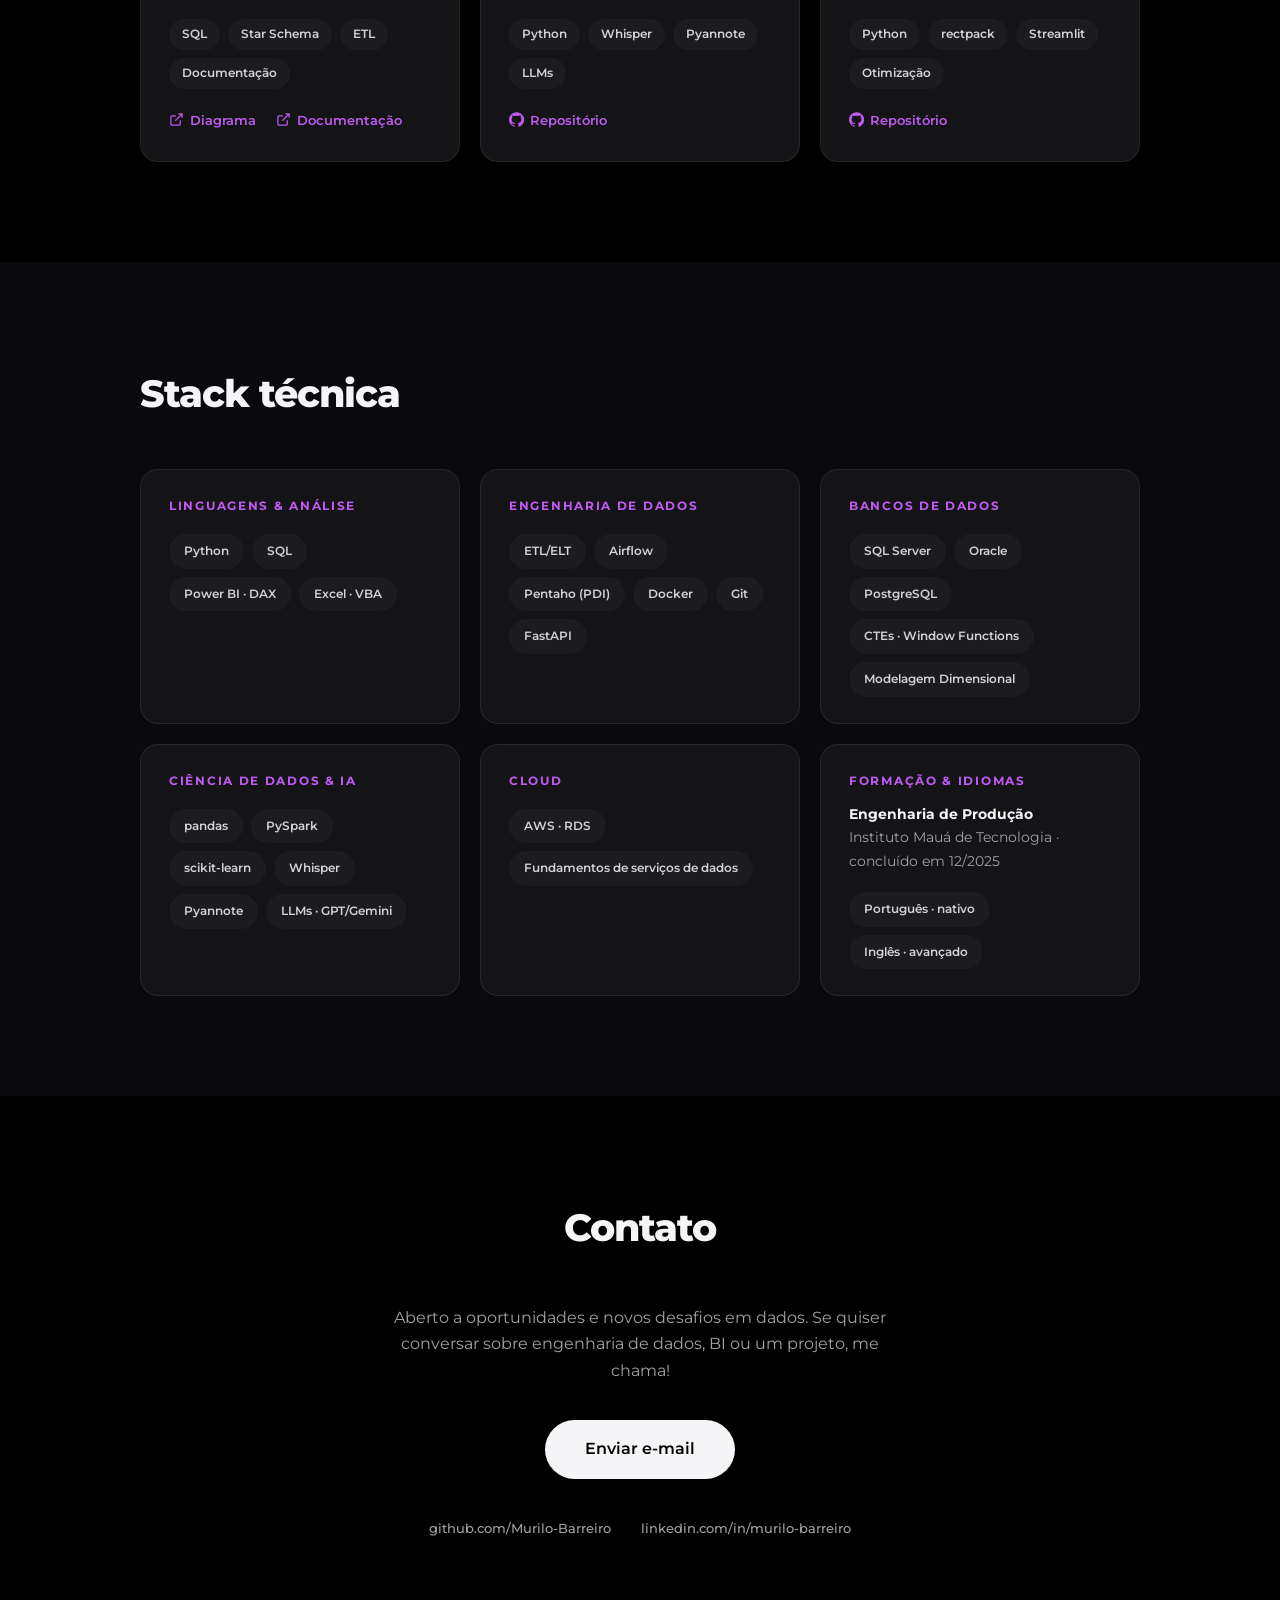
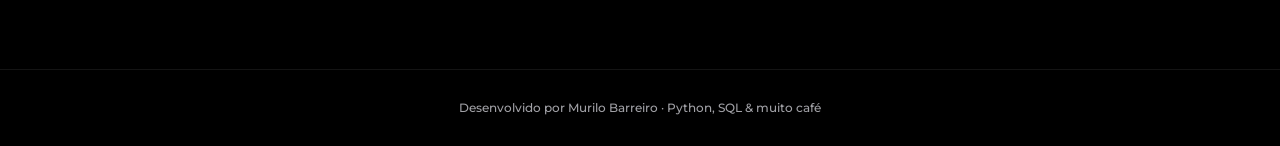
==== commit 541cdda4: "Redesign: visual estilo Apple TV — preto & branco, acento roxo, Montserrat Remove partículas, efeito" ====
--- a/index.html
+++ b/index.html
@@ -10,7 +10,7 @@
   <meta property="og:type" content="website" />
   <link rel="preconnect" href="https://fonts.googleapis.com" />
   <link rel="preconnect" href="https://fonts.gstatic.com" crossorigin />
-  <link href="https://fonts.googleapis.com/css2?family=Inter:wght@400;500;600;700;800&family=JetBrains+Mono:wght@400;500;600&display=swap" rel="stylesheet" />
+  <link href="https://fonts.googleapis.com/css2?family=Montserrat:wght@400;500;600;700;800&display=swap" rel="stylesheet" />
   <link rel="stylesheet" href="css/styles.css" />
   <link rel="icon" href="data:image/svg+xml,<svg xmlns='http://www.w3.org/2000/svg' viewBox='0 0 100 100'><text y='0.9em' font-size='90'>📊</text></svg>" />
 </head>
@@ -19,9 +19,7 @@
   <!-- ============ NAV ============ -->
   <header class="nav" id="nav">
     <div class="nav__inner">
-      <a href="#home" class="nav__logo" aria-label="Início">
-        <span class="nav__logo-bracket">&lt;</span>MB<span class="nav__logo-bracket">/&gt;</span>
-      </a>
+      <a href="#home" class="nav__logo" aria-label="Início">MB<span class="nav__logo-dot">.</span></a>
       <nav class="nav__links" id="navLinks">
         <a href="#sobre" data-i18n="nav.about">Sobre</a>
         <a href="#experiencia" data-i18n="nav.experience">Experiência</a>
@@ -44,14 +42,10 @@
 
   <!-- ============ HERO ============ -->
   <section class="hero" id="home">
-    <canvas id="heroCanvas" aria-hidden="true"></canvas>
     <div class="hero__content">
-      <p class="hero__hello mono" data-i18n="hero.hello">Olá, eu sou</p>
-      <h1 class="hero__name">Murilo <span class="accent">Barreiro</span></h1>
-      <h2 class="hero__role mono">
-        <span class="hero__prompt">&gt;</span>
-        <span id="typedRole"></span><span class="hero__cursor">▋</span>
-      </h2>
+      <p class="hero__hello" data-i18n="hero.hello">Olá, eu sou</p>
+      <h1 class="hero__name">Murilo Barreiro<span class="accent">.</span></h1>
+      <p class="hero__roles" data-i18n="hero.roles">Engenharia de Dados · BI · Ciência de Dados</p>
       <p class="hero__tagline" data-i18n="hero.tagline">
         Transformo dados brutos em decisões: pipelines ETL/ELT, modelagem dimensional,
         BI e IA aplicada no mercado financeiro.
@@ -88,7 +82,7 @@
     <!-- ============ SOBRE ============ -->
     <section class="section" id="sobre">
       <div class="section__inner reveal">
-        <h2 class="section__title"><span class="section__num mono">01.</span> <span data-i18n="about.title">Sobre mim</span></h2>
+        <h2 class="section__title" data-i18n="about.title">Sobre mim</h2>
         <div class="about">
           <div class="about__text">
             <p data-i18n="about.p1">
@@ -129,7 +123,7 @@
     <!-- ============ EXPERIÊNCIA ============ -->
     <section class="section" id="experiencia">
       <div class="section__inner reveal">
-        <h2 class="section__title"><span class="section__num mono">02.</span> <span data-i18n="exp.title">Experiência</span></h2>
+        <h2 class="section__title" data-i18n="exp.title">Experiência</h2>
         <div class="timeline">
 
           <article class="timeline__item">
@@ -176,7 +170,7 @@
     <!-- ============ PROJETOS ============ -->
     <section class="section" id="projetos">
       <div class="section__inner reveal">
-        <h2 class="section__title"><span class="section__num mono">03.</span> <span data-i18n="proj.title">Projetos</span></h2>
+        <h2 class="section__title" data-i18n="proj.title">Projetos</h2>
         <div class="projects">
 
           <article class="project card">
@@ -253,7 +247,7 @@
     <!-- ============ STACK ============ -->
     <section class="section" id="stack">
       <div class="section__inner reveal">
-        <h2 class="section__title"><span class="section__num mono">04.</span> <span data-i18n="stack.title">Stack técnica</span></h2>
+        <h2 class="section__title" data-i18n="stack.title">Stack técnica</h2>
         <div class="stack">
 
           <div class="stack__group card">
@@ -309,7 +303,7 @@
     <!-- ============ CONTATO ============ -->
     <section class="section section--contact" id="contato">
       <div class="section__inner reveal">
-        <h2 class="section__title section__title--center"><span class="section__num mono">05.</span> <span data-i18n="contact.title">Contato</span></h2>
+        <h2 class="section__title section__title--center" data-i18n="contact.title">Contato</h2>
         <p class="contact__text" data-i18n="contact.text">
           Aberto a oportunidades e novos desafios em dados. Se quiser conversar sobre
           engenharia de dados, BI ou um projeto, me chama!
--- a/css/styles.css
+++ b/css/styles.css
@@ -1,18 +1,19 @@
-/* ============ TOKENS ============ */
+/* ============ TOKENS — preto & branco à la Apple TV, acento roxo ============ */
 :root {
-  --bg: #0a0f1c;
-  --bg-alt: #0d1526;
-  --card: #111a2e;
-  --card-border: #1e2a45;
-  --text: #dbe4f5;
-  --text-dim: #8a97b4;
-  --accent: #22d3ee;
-  --accent-2: #818cf8;
-  --gradient: linear-gradient(120deg, var(--accent), var(--accent-2));
-  --nav-h: 68px;
-  --radius: 14px;
-  --font: "Inter", system-ui, sans-serif;
-  --mono: "JetBrains Mono", ui-monospace, monospace;
+  --bg: #000000;
+  --bg-alt: #0a0a0c;
+  --card: #141416;
+  --card-hover: #1c1c1e;
+  --card-border: rgba(255, 255, 255, 0.08);
+  --pill: #1c1c1e;
+  --pill-text: #d1d1d6;
+  --text: #f5f5f7;
+  --text-dim: #a1a1a6;
+  --accent: #bf5af2;
+  --accent-soft: rgba(191, 90, 242, 0.14);
+  --nav-h: 64px;
+  --radius: 18px;
+  --font: "Montserrat", system-ui, sans-serif;
 }
 
 * { margin: 0; padding: 0; box-sizing: border-box; }
@@ -28,17 +29,12 @@
   overflow-x: hidden;
 }
 
-.mono { font-family: var(--mono); }
-.accent {
-  background: var(--gradient);
-  -webkit-background-clip: text;
-  background-clip: text;
-  color: transparent;
-}
+.mono { font-family: var(--font); }
+.accent { color: var(--accent); }
 
 a { color: inherit; text-decoration: none; }
 
-::selection { background: rgba(34, 211, 238, 0.3); }
+::selection { background: rgba(191, 90, 242, 0.35); }
 
 /* ============ NAV ============ */
 .nav {
@@ -46,8 +42,8 @@
   inset: 0 0 auto 0;
   height: var(--nav-h);
   z-index: 100;
-  backdrop-filter: blur(14px);
-  background: rgba(10, 15, 28, 0.82);
+  backdrop-filter: blur(20px) saturate(1.4);
+  background: rgba(0, 0, 0, 0.72);
   border-bottom: 1px solid transparent;
   transition: border-color 0.3s;
 }
@@ -65,38 +61,39 @@
 }
 
 .nav__logo {
-  font-family: var(--mono);
+  font-weight: 800;
+  font-size: 1.2rem;
+  letter-spacing: -0.02em;
+}
+.nav__logo-dot { color: var(--accent); }
+
+.nav__links {
+  display: flex;
+  gap: 30px;
+  font-size: 0.88rem;
+  font-weight: 500;
+  color: var(--text-dim);
+}
+.nav__links a { transition: color 0.2s; }
+.nav__links a:hover, .nav__links a.is-active { color: var(--text); }
+
+.nav__actions { display: flex; align-items: center; gap: 14px; }
+
+.lang-toggle {
+  background: var(--pill);
+  border: none;
+  border-radius: 999px;
+  padding: 7px 15px;
+  font-family: var(--font);
+  font-size: 0.76rem;
   font-weight: 600;
-  font-size: 1.15rem;
-  letter-spacing: 0.02em;
-}
-.nav__logo-bracket { color: var(--accent); }
-
-.nav__links {
-  display: flex;
-  gap: 28px;
-  font-size: 0.92rem;
-  color: var(--text-dim);
-}
-.nav__links a { transition: color 0.2s; }
-.nav__links a:hover, .nav__links a.is-active { color: var(--accent); }
-
-.nav__actions { display: flex; align-items: center; gap: 14px; }
-
-.lang-toggle {
-  background: none;
-  border: 1px solid var(--card-border);
-  border-radius: 999px;
-  padding: 5px 14px;
-  font-family: var(--mono);
-  font-size: 0.8rem;
   color: var(--text-dim);
   cursor: pointer;
-  transition: border-color 0.2s;
-}
-.lang-toggle:hover { border-color: var(--accent); }
-.lang-toggle__opt.is-active { color: var(--accent); font-weight: 600; }
-.lang-toggle__sep { margin: 0 4px; opacity: 0.4; }
+  transition: background 0.2s;
+}
+.lang-toggle:hover { background: #2c2c2e; }
+.lang-toggle__opt.is-active { color: var(--text); }
+.lang-toggle__sep { margin: 0 4px; opacity: 0.35; }
 
 .nav__burger { display: none; background: none; border: none; cursor: pointer; padding: 6px; }
 .nav__burger span {
@@ -120,85 +117,90 @@
   justify-content: center;
   position: relative;
   padding: calc(var(--nav-h) + 40px) 24px 80px;
-}
-
-#heroCanvas {
+  overflow: hidden;
+}
+.hero::before {
+  content: "";
   position: absolute;
-  inset: 0;
-  width: 100%;
-  height: 100%;
-  opacity: 0.55;
+  top: 20%;
+  left: 50%;
+  transform: translateX(-50%);
+  width: 720px;
+  height: 480px;
+  background: radial-gradient(ellipse at center, rgba(191, 90, 242, 0.13), transparent 65%);
+  pointer-events: none;
 }
 
 .hero__content {
   position: relative;
-  max-width: 800px;
+  max-width: 820px;
   text-align: center;
   animation: fadeUp 0.9s ease both;
 }
 
-.hero__hello { color: var(--accent); font-size: 0.95rem; margin-bottom: 14px; }
+.hero__hello {
+  color: var(--text-dim);
+  font-size: 0.82rem;
+  font-weight: 600;
+  letter-spacing: 0.22em;
+  text-transform: uppercase;
+  margin-bottom: 18px;
+}
 
 .hero__name {
-  font-size: clamp(2.6rem, 7vw, 4.5rem);
+  font-size: clamp(2.7rem, 7.5vw, 5rem);
   font-weight: 800;
-  letter-spacing: -0.03em;
-  line-height: 1.1;
-}
-
-.hero__role {
-  font-size: clamp(1.05rem, 3vw, 1.5rem);
+  letter-spacing: -0.035em;
+  line-height: 1.05;
+}
+
+.hero__roles {
+  font-size: clamp(1rem, 2.6vw, 1.3rem);
   font-weight: 500;
   color: var(--text-dim);
-  margin-top: 14px;
-  min-height: 1.6em;
-}
-.hero__prompt { color: var(--accent-2); margin-right: 8px; }
-.hero__cursor { color: var(--accent); animation: blink 1s steps(1) infinite; }
+  margin-top: 18px;
+}
 
 .hero__tagline {
   color: var(--text-dim);
   max-width: 560px;
-  margin: 22px auto 0;
-  font-size: 1.02rem;
-}
-
-.hero__cta { display: flex; gap: 14px; justify-content: center; margin-top: 34px; flex-wrap: wrap; }
+  margin: 20px auto 0;
+  font-size: 1rem;
+  font-weight: 400;
+}
+
+.hero__cta { display: flex; gap: 14px; justify-content: center; margin-top: 38px; flex-wrap: wrap; }
 
 .btn {
   display: inline-flex;
   align-items: center;
   gap: 8px;
-  padding: 12px 26px;
-  border-radius: 10px;
+  padding: 13px 30px;
+  border-radius: 999px;
   font-weight: 600;
-  font-size: 0.95rem;
-  transition: transform 0.2s, box-shadow 0.2s, background 0.2s;
-}
-.btn:hover { transform: translateY(-2px); }
-.btn--primary {
-  background: var(--gradient);
-  color: #06121f;
-}
-.btn--primary:hover { box-shadow: 0 8px 30px rgba(34, 211, 238, 0.35); }
-.btn--ghost {
-  border: 1px solid var(--card-border);
-  color: var(--text);
-}
-.btn--ghost:hover { border-color: var(--accent); color: var(--accent); }
-.btn--lg { padding: 15px 36px; font-size: 1.05rem; }
-
-.hero__social { display: flex; gap: 20px; justify-content: center; margin-top: 32px; }
+  font-size: 0.92rem;
+  transition: transform 0.2s, background 0.2s, opacity 0.2s;
+}
+.btn:hover { transform: scale(1.03); }
+.btn:active { transform: scale(0.98); }
+.btn--primary { background: var(--text); color: #000; }
+.btn--primary:hover { opacity: 0.9; }
+.btn--ghost { background: var(--pill); color: var(--text); }
+.btn--ghost:hover { background: #2c2c2e; }
+.btn--lg { padding: 16px 40px; font-size: 1rem; }
+
+.hero__social { display: flex; gap: 22px; justify-content: center; margin-top: 36px; }
 .hero__social a { color: var(--text-dim); transition: color 0.2s, transform 0.2s; }
-.hero__social a:hover { color: var(--accent); transform: translateY(-2px); }
+.hero__social a:hover { color: var(--text); transform: translateY(-2px); }
 
 .hero__location {
   display: flex;
   align-items: center;
   justify-content: center;
   gap: 6px;
-  margin-top: 26px;
-  font-size: 0.8rem;
+  margin-top: 28px;
+  font-size: 0.78rem;
+  font-weight: 500;
   color: var(--text-dim);
 }
 
@@ -208,63 +210,50 @@
   left: 50%;
   transform: translateX(-50%);
   color: var(--text-dim);
-  animation: bounce 2.2s infinite;
-}
-.hero__scroll:hover { color: var(--accent); }
+  animation: bounce 2.4s infinite;
+}
+.hero__scroll:hover { color: var(--text); }
 
 /* ============ SECTIONS ============ */
-.section { padding: 96px 24px; }
+.section { padding: 100px 24px; }
 .section:nth-of-type(even) { background: var(--bg-alt); }
 .section__inner { max-width: 1000px; margin: 0 auto; }
 
 .section__title {
-  font-size: clamp(1.5rem, 4vw, 2rem);
-  font-weight: 700;
+  font-size: clamp(1.7rem, 4.5vw, 2.4rem);
+  font-weight: 800;
+  letter-spacing: -0.025em;
   margin-bottom: 44px;
-  display: flex;
-  align-items: baseline;
-  gap: 12px;
-}
-.section__title--center { justify-content: center; }
-.section__num { color: var(--accent); font-size: 0.75em; font-weight: 500; }
-.section__title::after {
-  content: "";
-  flex: 1;
-  height: 1px;
-  background: var(--card-border);
-  margin-left: 8px;
-}
-.section__title--center::after { display: none; }
+}
+.section__title--center { text-align: center; }
 
 .card {
   background: var(--card);
   border: 1px solid var(--card-border);
   border-radius: var(--radius);
-  transition: transform 0.25s, border-color 0.25s, box-shadow 0.25s;
+  transition: transform 0.28s ease, background 0.28s ease, box-shadow 0.28s ease;
 }
 
 /* ============ SOBRE ============ */
 .about { display: grid; grid-template-columns: 1.5fr 1fr; gap: 48px; align-items: start; }
-.about__text p { color: var(--text-dim); margin-bottom: 18px; font-size: 1.02rem; }
+.about__text p { color: var(--text-dim); margin-bottom: 18px; font-size: 1rem; }
 .about__text p:last-child { margin-bottom: 0; }
 
-.about__stats { display: grid; grid-template-columns: 1fr 1fr; gap: 16px; }
+.about__stats { display: grid; grid-template-columns: 1fr 1fr; gap: 14px; }
 .stat {
   background: var(--card);
   border: 1px solid var(--card-border);
   border-radius: var(--radius);
-  padding: 20px 16px;
+  padding: 22px 16px;
   text-align: center;
 }
 .stat__value, .stat__plus {
-  font-size: 2rem;
-  font-weight: 600;
-  background: var(--gradient);
-  -webkit-background-clip: text;
-  background-clip: text;
-  color: transparent;
-}
-.stat__label { display: block; font-size: 0.8rem; color: var(--text-dim); margin-top: 4px; }
+  font-size: 2.1rem;
+  font-weight: 700;
+  letter-spacing: -0.02em;
+  color: var(--accent);
+}
+.stat__label { display: block; font-size: 0.78rem; font-weight: 500; color: var(--text-dim); margin-top: 4px; }
 
 /* ============ TIMELINE ============ */
 .timeline { position: relative; padding-left: 28px; }
@@ -275,112 +264,144 @@
   top: 6px;
   bottom: 6px;
   width: 2px;
-  background: var(--card-border);
-}
-
-.timeline__item { position: relative; margin-bottom: 36px; }
+  background: rgba(255, 255, 255, 0.09);
+}
+
+.timeline__item { position: relative; margin-bottom: 34px; }
 .timeline__item:last-child { margin-bottom: 0; }
 
 .timeline__marker {
   position: absolute;
   left: -28px;
-  top: 26px;
+  top: 28px;
   width: 12px;
   height: 12px;
   border-radius: 50%;
-  background: var(--gradient);
-  box-shadow: 0 0 0 4px rgba(34, 211, 238, 0.15);
-}
-
-.timeline__card { padding: 26px 28px; }
-.timeline__card:hover { border-color: var(--accent); transform: translateY(-3px); }
-
-.timeline__period { font-size: 0.78rem; color: var(--accent); }
-.timeline__role { font-size: 1.2rem; font-weight: 700; margin-top: 6px; }
-.timeline__company { color: var(--accent-2); font-weight: 500; font-size: 0.95rem; margin-bottom: 14px; }
+  background: var(--accent);
+  box-shadow: 0 0 0 5px var(--accent-soft);
+}
+
+.timeline__card { padding: 28px 30px; }
+.timeline__card:hover {
+  background: var(--card-hover);
+  transform: scale(1.012);
+  box-shadow: 0 18px 50px rgba(0, 0, 0, 0.55);
+}
+
+.timeline__period {
+  font-size: 0.74rem;
+  font-weight: 700;
+  letter-spacing: 0.14em;
+  text-transform: uppercase;
+  color: var(--accent);
+}
+.timeline__role { font-size: 1.22rem; font-weight: 700; letter-spacing: -0.015em; margin-top: 8px; }
+.timeline__company { color: var(--text-dim); font-weight: 600; font-size: 0.92rem; margin-bottom: 14px; }
 
 .timeline__list { list-style: none; }
 .timeline__list li {
   color: var(--text-dim);
-  font-size: 0.94rem;
+  font-size: 0.92rem;
   padding-left: 20px;
   position: relative;
   margin-bottom: 8px;
 }
 .timeline__list li::before {
-  content: "▹";
+  content: "";
   position: absolute;
-  left: 0;
+  left: 4px;
+  top: 0.62em;
+  width: 5px;
+  height: 5px;
+  border-radius: 50%;
+  background: var(--accent);
+}
+
+/* ============ TAGS ============ */
+.tags { display: flex; flex-wrap: wrap; gap: 8px; margin-top: 18px; }
+.tag {
+  font-size: 0.72rem;
+  font-weight: 600;
+  padding: 6px 13px;
+  border-radius: 999px;
+  background: var(--pill);
+  color: var(--pill-text);
+  white-space: nowrap;
+}
+.tags--lg .tag { font-size: 0.78rem; padding: 7px 15px; }
+
+/* ============ PROJETOS ============ */
+.projects { display: grid; grid-template-columns: repeat(auto-fit, minmax(290px, 1fr)); gap: 20px; }
+
+.project { padding: 30px 28px; display: flex; flex-direction: column; }
+.project:hover {
+  background: var(--card-hover);
+  transform: scale(1.025);
+  box-shadow: 0 22px 60px rgba(0, 0, 0, 0.6);
+}
+
+.project__icon {
   color: var(--accent);
-}
-
-/* ============ TAGS ============ */
-.tags { display: flex; flex-wrap: wrap; gap: 8px; margin-top: 16px; }
-.tag {
-  font-family: var(--mono);
-  font-size: 0.74rem;
-  padding: 4px 12px;
-  border-radius: 999px;
-  background: rgba(34, 211, 238, 0.08);
-  border: 1px solid rgba(34, 211, 238, 0.22);
-  color: var(--accent);
-  white-space: nowrap;
-}
-.tags--lg .tag { font-size: 0.8rem; padding: 6px 14px; }
-
-/* ============ PROJETOS ============ */
-.projects { display: grid; grid-template-columns: repeat(auto-fit, minmax(290px, 1fr)); gap: 22px; }
-
-.project { padding: 28px; display: flex; flex-direction: column; }
-.project:hover {
-  transform: translateY(-6px);
-  border-color: var(--accent);
-  box-shadow: 0 14px 40px rgba(0, 0, 0, 0.35);
-}
-
-.project__icon { color: var(--accent); margin-bottom: 18px; }
-.project__name { font-size: 1.12rem; font-weight: 700; margin-bottom: 10px; }
-.project__desc { color: var(--text-dim); font-size: 0.92rem; flex: 1; }
-
-.project__links { display: flex; gap: 18px; margin-top: 18px; }
+  background: var(--accent-soft);
+  width: 54px;
+  height: 54px;
+  border-radius: 14px;
+  display: flex;
+  align-items: center;
+  justify-content: center;
+  margin-bottom: 20px;
+}
+.project__name { font-size: 1.1rem; font-weight: 700; letter-spacing: -0.015em; margin-bottom: 10px; }
+.project__desc { color: var(--text-dim); font-size: 0.9rem; flex: 1; }
+
+.project__links { display: flex; gap: 20px; margin-top: 20px; }
 .project__links a {
   display: inline-flex;
   align-items: center;
   gap: 6px;
-  font-size: 0.86rem;
+  font-size: 0.84rem;
   font-weight: 600;
-  color: var(--accent-2);
-  transition: color 0.2s;
-}
-.project__links a:hover { color: var(--accent); }
+  color: var(--accent);
+  transition: opacity 0.2s;
+}
+.project__links a:hover { opacity: 0.75; }
 
 /* ============ STACK ============ */
-.stack { display: grid; grid-template-columns: repeat(auto-fit, minmax(290px, 1fr)); gap: 22px; }
-.stack__group { padding: 24px 26px; }
-.stack__group:hover { border-color: var(--accent); }
-.stack__name { font-size: 0.85rem; color: var(--accent); margin-bottom: 4px; font-weight: 600; letter-spacing: 0.03em; }
-.stack__edu { color: var(--text-dim); font-size: 0.92rem; margin-top: 12px; }
-.stack__edu strong { color: var(--text); }
+.stack { display: grid; grid-template-columns: repeat(auto-fit, minmax(290px, 1fr)); gap: 20px; }
+.stack__group { padding: 26px 28px; }
+.stack__group:hover { background: var(--card-hover); transform: scale(1.012); }
+.stack__name {
+  font-size: 0.76rem;
+  font-weight: 700;
+  letter-spacing: 0.14em;
+  text-transform: uppercase;
+  color: var(--accent);
+  margin-bottom: 6px;
+}
+.stack__edu { color: var(--text-dim); font-size: 0.9rem; margin-top: 12px; }
+.stack__edu strong { color: var(--text); font-weight: 700; }
 
 /* ============ CONTATO ============ */
-.section--contact { text-align: center; padding-bottom: 120px; }
-.contact__text { color: var(--text-dim); max-width: 520px; margin: 0 auto 34px; font-size: 1.05rem; }
+.section--contact { text-align: center; padding-bottom: 130px; }
+.contact__text { color: var(--text-dim); max-width: 520px; margin: 0 auto 36px; font-size: 1.02rem; }
 .contact__links {
   display: flex;
-  gap: 28px;
+  gap: 30px;
   justify-content: center;
-  margin-top: 36px;
-  font-size: 0.85rem;
+  margin-top: 38px;
+  font-size: 0.84rem;
+  font-weight: 500;
   flex-wrap: wrap;
 }
 .contact__links a { color: var(--text-dim); transition: color 0.2s; }
-.contact__links a:hover { color: var(--accent); }
+.contact__links a:hover { color: var(--text); }
 
 /* ============ FOOTER ============ */
 .footer {
   text-align: center;
-  padding: 26px;
-  font-size: 0.78rem;
+  padding: 28px;
+  font-size: 0.76rem;
+  font-weight: 500;
   color: var(--text-dim);
   border-top: 1px solid var(--card-border);
 }
@@ -393,7 +414,6 @@
   from { opacity: 0; transform: translateY(24px); }
   to { opacity: 1; transform: none; }
 }
-@keyframes blink { 50% { opacity: 0; } }
 @keyframes bounce {
   0%, 100% { transform: translate(-50%, 0); }
   50% { transform: translate(-50%, 8px); }
@@ -414,7 +434,8 @@
     top: var(--nav-h);
     right: 0;
     flex-direction: column;
-    background: var(--bg-alt);
+    background: rgba(18, 18, 20, 0.97);
+    backdrop-filter: blur(20px);
     border: 1px solid var(--card-border);
     border-right: none;
     border-radius: var(--radius) 0 0 var(--radius);
@@ -427,7 +448,7 @@
 }
 
 @media (max-width: 480px) {
-  .section { padding: 72px 18px; }
+  .section { padding: 76px 18px; }
   .about__stats { grid-template-columns: 1fr 1fr; gap: 12px; }
   .hero__cta .btn { width: 100%; justify-content: center; }
 }
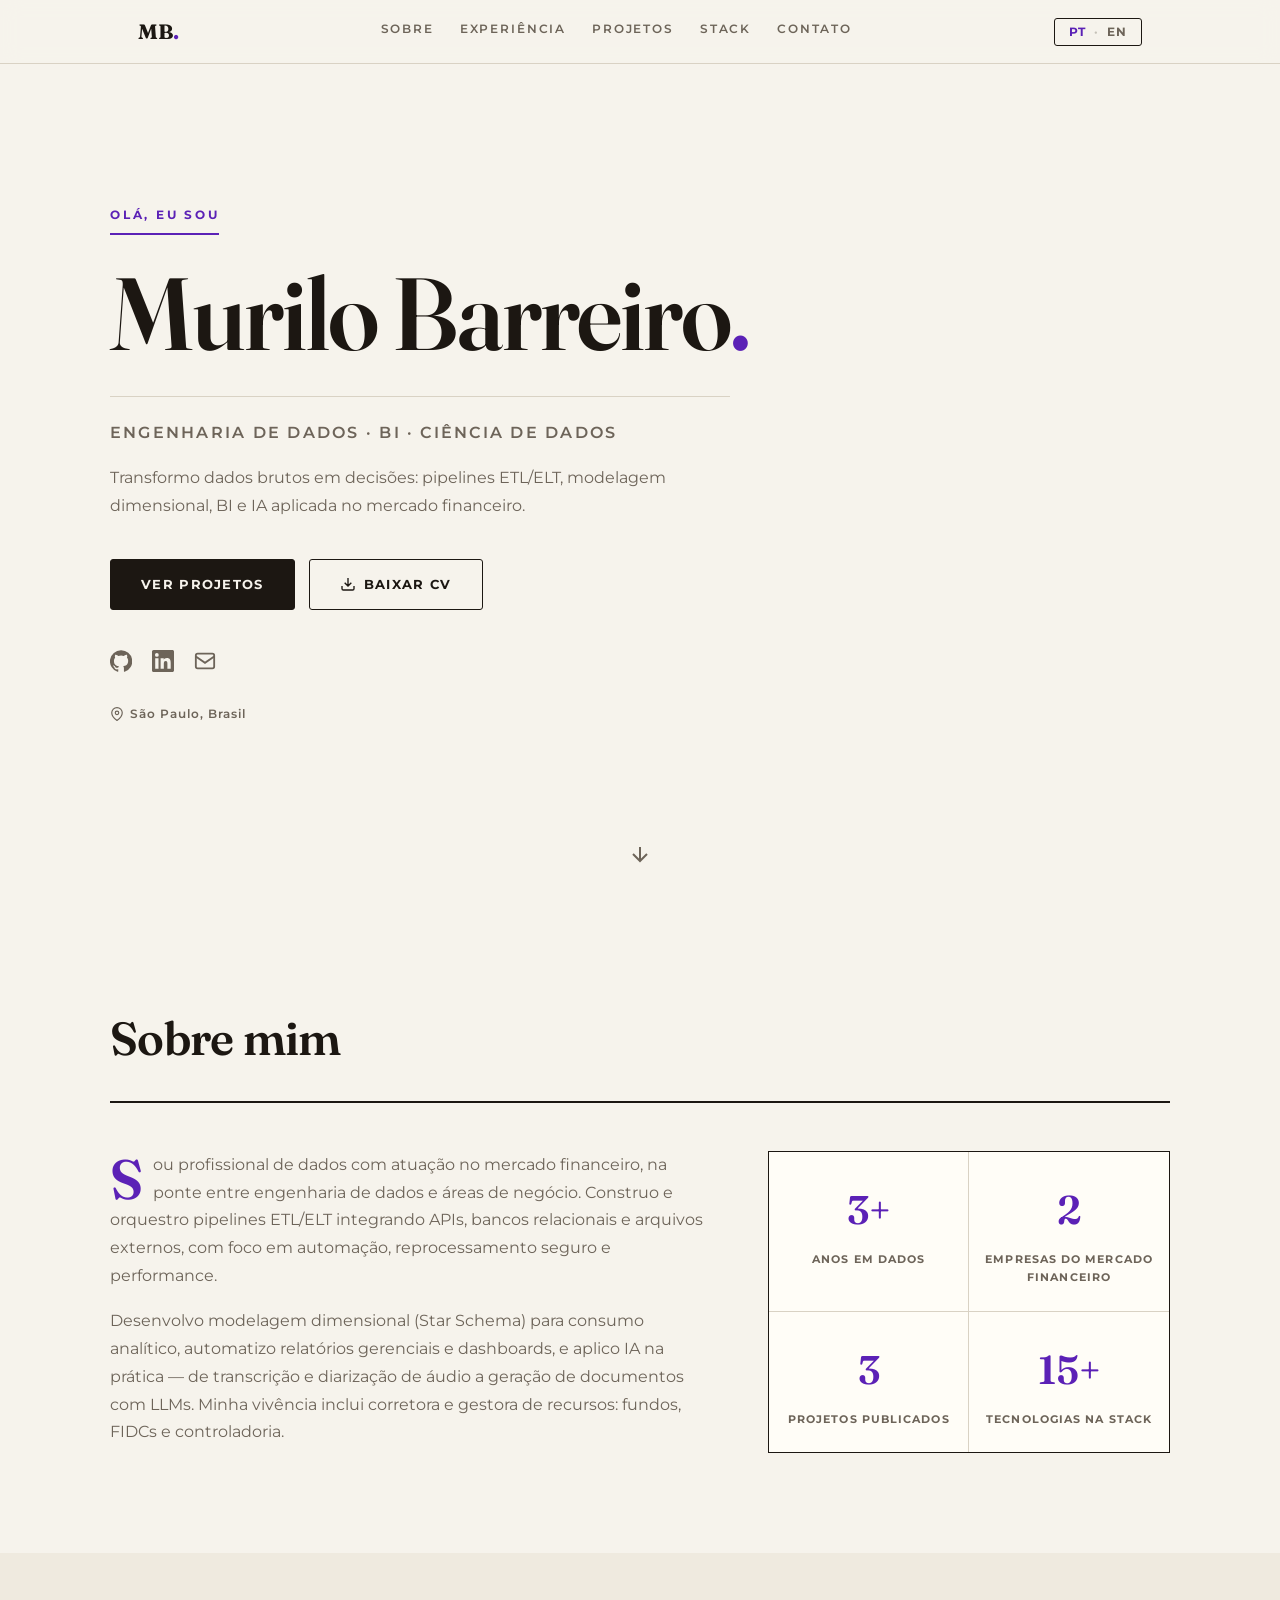
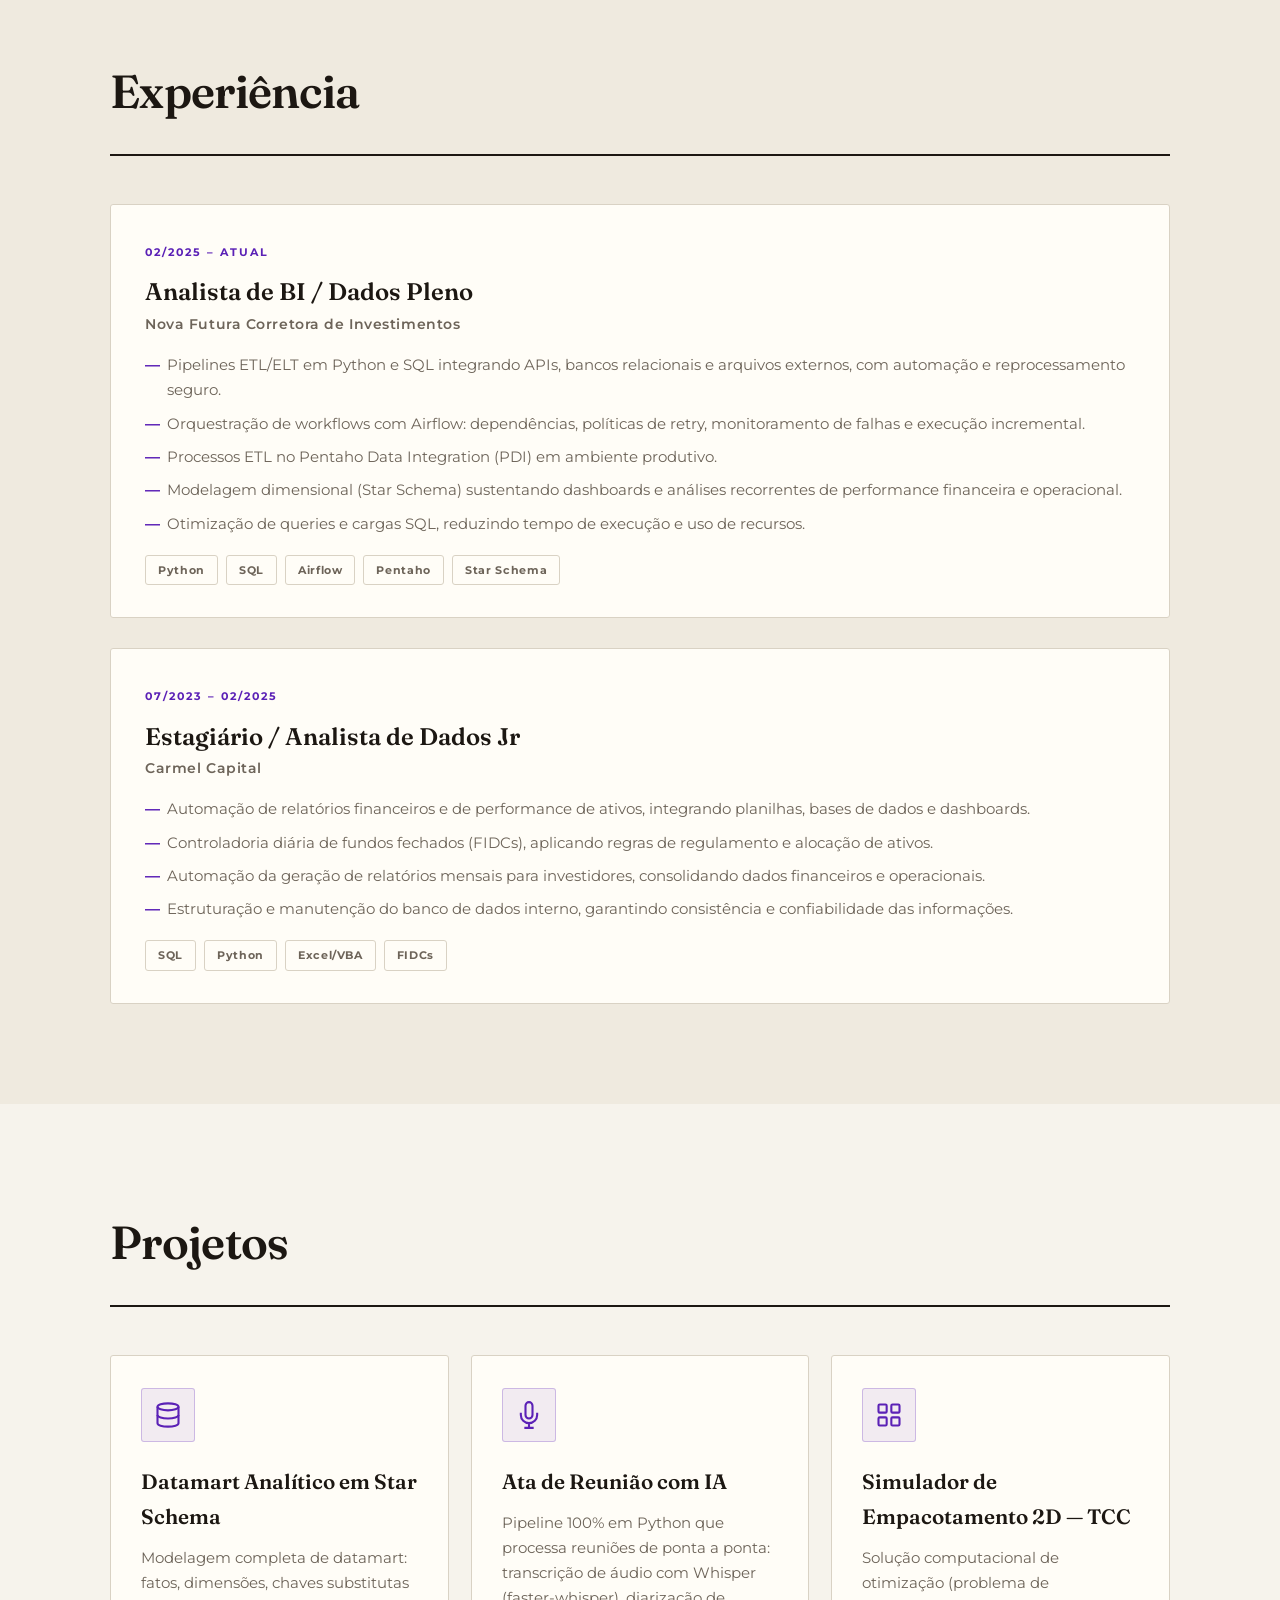
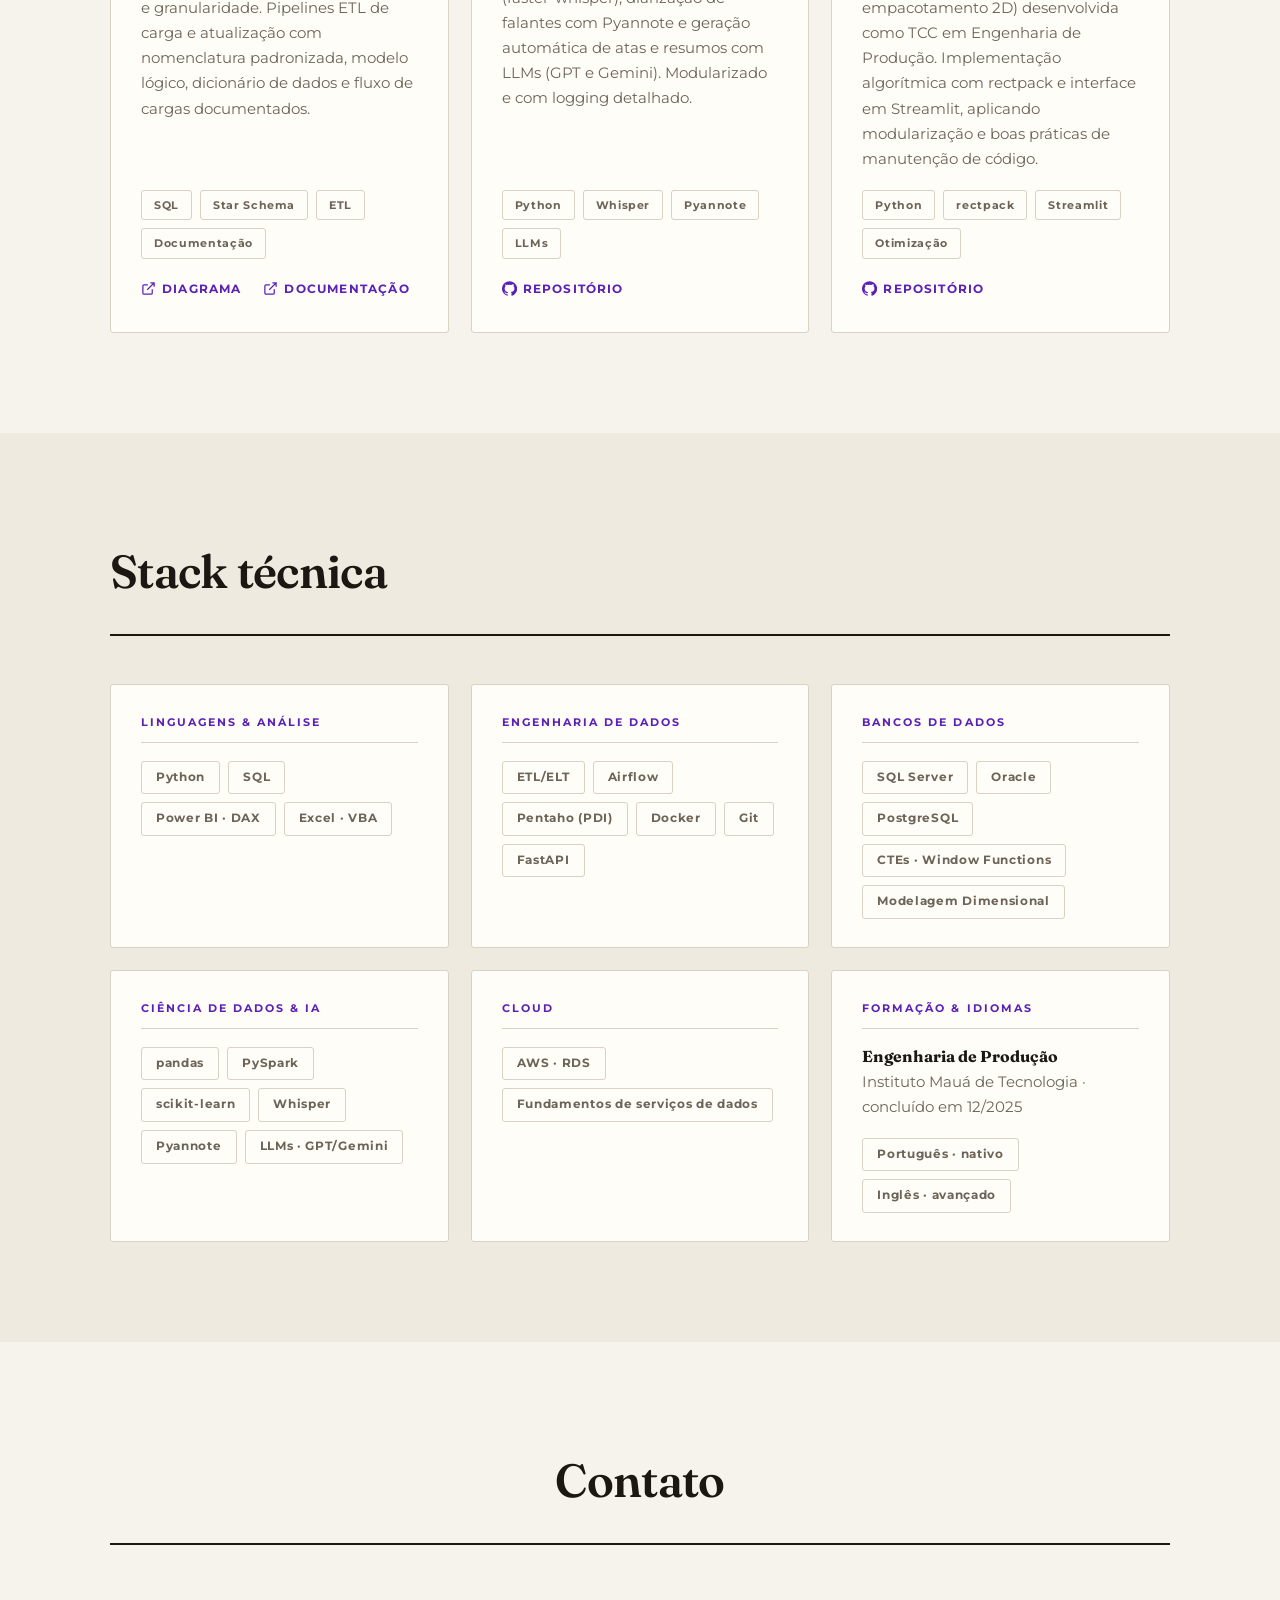
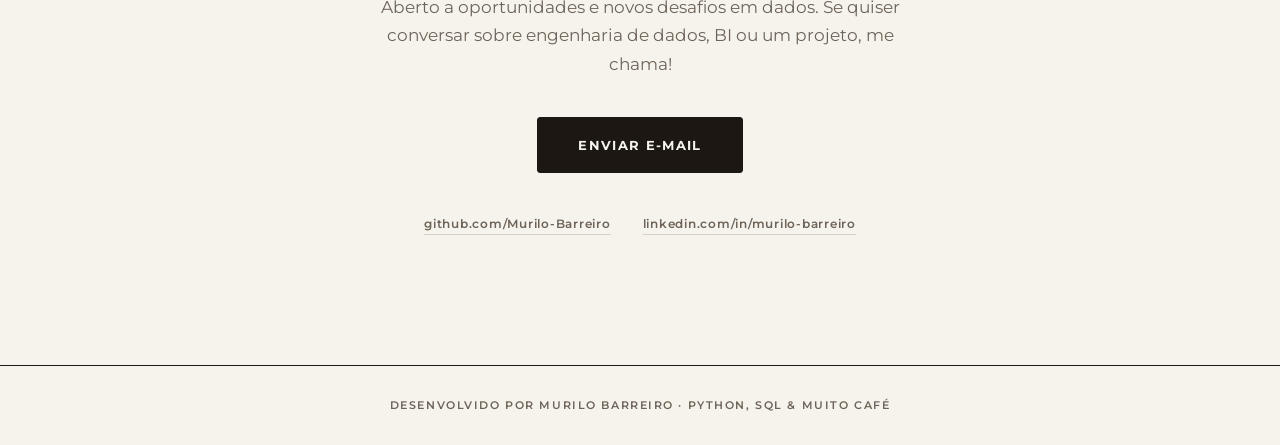
==== commit d5f03c3b: "Layout editorial: papel & tinta — Fraunces serifada, tema claro, roxo profundo Capa de revista no he" ====
--- a/index.html
+++ b/index.html
@@ -10,7 +10,7 @@
   <meta property="og:type" content="website" />
   <link rel="preconnect" href="https://fonts.googleapis.com" />
   <link rel="preconnect" href="https://fonts.gstatic.com" crossorigin />
-  <link href="https://fonts.googleapis.com/css2?family=Montserrat:wght@400;500;600;700;800&display=swap" rel="stylesheet" />
+  <link href="https://fonts.googleapis.com/css2?family=Fraunces:opsz,wght@9..144,500;9..144,600;9..144,700&family=Montserrat:wght@400;500;600;700&display=swap" rel="stylesheet" />
   <link rel="stylesheet" href="css/styles.css" />
   <link rel="icon" href="data:image/svg+xml,<svg xmlns='http://www.w3.org/2000/svg' viewBox='0 0 100 100'><text y='0.9em' font-size='90'>📊</text></svg>" />
 </head>
--- a/css/styles.css
+++ b/css/styles.css
@@ -1,19 +1,18 @@
-/* ============ TOKENS — preto & branco à la Apple TV, acento roxo ============ */
+/* ============ TOKENS — editorial: papel, tinta e serifa ============ */
 :root {
-  --bg: #000000;
-  --bg-alt: #0a0a0c;
-  --card: #141416;
-  --card-hover: #1c1c1e;
-  --card-border: rgba(255, 255, 255, 0.08);
-  --pill: #1c1c1e;
-  --pill-text: #d1d1d6;
-  --text: #f5f5f7;
-  --text-dim: #a1a1a6;
-  --accent: #bf5af2;
-  --accent-soft: rgba(191, 90, 242, 0.14);
+  --paper: #f6f3ec;
+  --paper-alt: #efeadf;
+  --panel: #fffdf7;
+  --ink: #1c1712;
+  --ink-soft: #6d6459;
+  --rule: #d9d2c4;
+  --rule-strong: #1c1712;
+  --accent: #5b21b6;
+  --accent-soft: rgba(91, 33, 182, 0.08);
   --nav-h: 64px;
-  --radius: 18px;
+  --radius: 3px;
   --font: "Montserrat", system-ui, sans-serif;
+  --serif: "Fraunces", Georgia, serif;
 }
 
 * { margin: 0; padding: 0; box-sizing: border-box; }
@@ -21,10 +20,10 @@
 html { scroll-behavior: smooth; scroll-padding-top: var(--nav-h); }
 
 body {
-  background: var(--bg);
-  color: var(--text);
+  background: var(--paper);
+  color: var(--ink);
   font-family: var(--font);
-  line-height: 1.65;
+  line-height: 1.7;
   -webkit-font-smoothing: antialiased;
   overflow-x: hidden;
 }
@@ -34,7 +33,7 @@
 
 a { color: inherit; text-decoration: none; }
 
-::selection { background: rgba(191, 90, 242, 0.35); }
+::selection { background: rgba(91, 33, 182, 0.18); }
 
 /* ============ NAV ============ */
 .nav {
@@ -42,18 +41,18 @@
   inset: 0 0 auto 0;
   height: var(--nav-h);
   z-index: 100;
-  backdrop-filter: blur(20px) saturate(1.4);
-  background: rgba(0, 0, 0, 0.72);
-  border-bottom: 1px solid transparent;
+  background: rgba(246, 243, 236, 0.92);
+  backdrop-filter: blur(10px);
+  border-bottom: 1px solid var(--rule);
   transition: border-color 0.3s;
 }
-.nav.is-scrolled { border-bottom-color: var(--card-border); }
+.nav.is-scrolled { border-bottom-color: var(--rule-strong); }
 
 .nav__inner {
-  max-width: 1100px;
+  max-width: 1060px;
   margin: 0 auto;
   height: 100%;
-  padding: 0 24px;
+  padding: 0 28px;
   display: flex;
   align-items: center;
   justify-content: space-between;
@@ -61,38 +60,41 @@
 }
 
 .nav__logo {
-  font-weight: 800;
-  font-size: 1.2rem;
-  letter-spacing: -0.02em;
+  font-family: var(--serif);
+  font-weight: 700;
+  font-size: 1.3rem;
 }
 .nav__logo-dot { color: var(--accent); }
 
 .nav__links {
   display: flex;
-  gap: 30px;
-  font-size: 0.88rem;
-  font-weight: 500;
-  color: var(--text-dim);
-}
-.nav__links a { transition: color 0.2s; }
-.nav__links a:hover, .nav__links a.is-active { color: var(--text); }
+  gap: 26px;
+  font-size: 0.72rem;
+  font-weight: 600;
+  letter-spacing: 0.16em;
+  text-transform: uppercase;
+  color: var(--ink-soft);
+}
+.nav__links a { transition: color 0.2s; padding-bottom: 2px; border-bottom: 1px solid transparent; }
+.nav__links a:hover, .nav__links a.is-active { color: var(--ink); border-bottom-color: var(--accent); }
 
 .nav__actions { display: flex; align-items: center; gap: 14px; }
 
 .lang-toggle {
-  background: var(--pill);
-  border: none;
-  border-radius: 999px;
-  padding: 7px 15px;
+  background: none;
+  border: 1px solid var(--rule-strong);
+  border-radius: var(--radius);
+  padding: 6px 14px;
   font-family: var(--font);
-  font-size: 0.76rem;
-  font-weight: 600;
-  color: var(--text-dim);
+  font-size: 0.72rem;
+  font-weight: 700;
+  letter-spacing: 0.08em;
+  color: var(--ink-soft);
   cursor: pointer;
   transition: background 0.2s;
 }
-.lang-toggle:hover { background: #2c2c2e; }
-.lang-toggle__opt.is-active { color: var(--text); }
+.lang-toggle:hover { background: var(--accent-soft); }
+.lang-toggle__opt.is-active { color: var(--accent); }
 .lang-toggle__sep { margin: 0 4px; opacity: 0.35; }
 
 .nav__burger { display: none; background: none; border: none; cursor: pointer; padding: 6px; }
@@ -100,108 +102,109 @@
   display: block;
   width: 22px;
   height: 2px;
-  background: var(--text);
+  background: var(--ink);
   margin: 5px 0;
-  border-radius: 2px;
   transition: transform 0.25s, opacity 0.25s;
 }
 .nav__burger.is-open span:nth-child(1) { transform: translateY(7px) rotate(45deg); }
 .nav__burger.is-open span:nth-child(2) { opacity: 0; }
 .nav__burger.is-open span:nth-child(3) { transform: translateY(-7px) rotate(-45deg); }
 
-/* ============ HERO ============ */
+/* ============ HERO — capa de revista ============ */
 .hero {
   min-height: 100svh;
   display: flex;
   align-items: center;
-  justify-content: center;
   position: relative;
-  padding: calc(var(--nav-h) + 40px) 24px 80px;
-  overflow: hidden;
-}
-.hero::before {
-  content: "";
-  position: absolute;
-  top: 20%;
-  left: 50%;
-  transform: translateX(-50%);
-  width: 720px;
-  height: 480px;
-  background: radial-gradient(ellipse at center, rgba(191, 90, 242, 0.13), transparent 65%);
-  pointer-events: none;
-}
+  padding: calc(var(--nav-h) + 40px) 28px 80px;
+}
+.hero::before { content: none; }
 
 .hero__content {
   position: relative;
-  max-width: 820px;
-  text-align: center;
+  max-width: 1060px;
+  margin: 0 auto;
+  width: 100%;
+  text-align: left;
   animation: fadeUp 0.9s ease both;
 }
 
 .hero__hello {
-  color: var(--text-dim);
-  font-size: 0.82rem;
-  font-weight: 600;
-  letter-spacing: 0.22em;
-  text-transform: uppercase;
-  margin-bottom: 18px;
+  display: inline-block;
+  color: var(--accent);
+  font-size: 0.72rem;
+  font-weight: 700;
+  letter-spacing: 0.24em;
+  text-transform: uppercase;
+  margin-bottom: 26px;
+  padding-bottom: 8px;
+  border-bottom: 2px solid var(--accent);
 }
 
 .hero__name {
-  font-size: clamp(2.7rem, 7.5vw, 5rem);
-  font-weight: 800;
-  letter-spacing: -0.035em;
-  line-height: 1.05;
+  font-family: var(--serif);
+  font-size: clamp(3rem, 9.5vw, 6.4rem);
+  font-weight: 600;
+  letter-spacing: -0.02em;
+  line-height: 1.02;
+  max-width: 12ch;
 }
 
 .hero__roles {
-  font-size: clamp(1rem, 2.6vw, 1.3rem);
-  font-weight: 500;
-  color: var(--text-dim);
-  margin-top: 18px;
+  font-size: clamp(0.85rem, 2vw, 1rem);
+  font-weight: 600;
+  letter-spacing: 0.14em;
+  text-transform: uppercase;
+  color: var(--ink-soft);
+  margin-top: 30px;
+  padding-top: 22px;
+  border-top: 1px solid var(--rule);
+  max-width: 620px;
 }
 
 .hero__tagline {
-  color: var(--text-dim);
+  color: var(--ink-soft);
   max-width: 560px;
-  margin: 20px auto 0;
-  font-size: 1rem;
-  font-weight: 400;
-}
-
-.hero__cta { display: flex; gap: 14px; justify-content: center; margin-top: 38px; flex-wrap: wrap; }
+  margin: 18px 0 0;
+  font-size: 1.02rem;
+}
+
+.hero__cta { display: flex; gap: 14px; margin-top: 40px; flex-wrap: wrap; }
 
 .btn {
   display: inline-flex;
   align-items: center;
   gap: 8px;
   padding: 13px 30px;
-  border-radius: 999px;
-  font-weight: 600;
-  font-size: 0.92rem;
-  transition: transform 0.2s, background 0.2s, opacity 0.2s;
-}
-.btn:hover { transform: scale(1.03); }
-.btn:active { transform: scale(0.98); }
-.btn--primary { background: var(--text); color: #000; }
-.btn--primary:hover { opacity: 0.9; }
-.btn--ghost { background: var(--pill); color: var(--text); }
-.btn--ghost:hover { background: #2c2c2e; }
-.btn--lg { padding: 16px 40px; font-size: 1rem; }
-
-.hero__social { display: flex; gap: 22px; justify-content: center; margin-top: 36px; }
-.hero__social a { color: var(--text-dim); transition: color 0.2s, transform 0.2s; }
-.hero__social a:hover { color: var(--text); transform: translateY(-2px); }
+  border-radius: var(--radius);
+  font-weight: 700;
+  font-size: 0.82rem;
+  letter-spacing: 0.1em;
+  text-transform: uppercase;
+  border: 1.5px solid var(--rule-strong);
+  transition: transform 0.18s, box-shadow 0.18s, background 0.18s, color 0.18s;
+}
+.btn:hover { transform: translate(-2px, -2px); box-shadow: 4px 4px 0 var(--rule-strong); }
+.btn:active { transform: none; box-shadow: none; }
+.btn--primary { background: var(--ink); color: var(--paper); }
+.btn--primary:hover { background: var(--accent); border-color: var(--accent); box-shadow: 4px 4px 0 var(--rule-strong); }
+.btn--ghost { background: transparent; color: var(--ink); }
+.btn--ghost:hover { background: var(--panel); }
+.btn--lg { padding: 16px 40px; }
+
+.hero__social { display: flex; gap: 20px; margin-top: 40px; }
+.hero__social a { color: var(--ink-soft); transition: color 0.2s, transform 0.2s; }
+.hero__social a:hover { color: var(--accent); transform: translateY(-2px); }
 
 .hero__location {
   display: flex;
   align-items: center;
-  justify-content: center;
   gap: 6px;
-  margin-top: 28px;
-  font-size: 0.78rem;
-  font-weight: 500;
-  color: var(--text-dim);
+  margin-top: 24px;
+  font-size: 0.76rem;
+  font-weight: 600;
+  letter-spacing: 0.08em;
+  color: var(--ink-soft);
 }
 
 .hero__scroll {
@@ -209,135 +212,154 @@
   bottom: 26px;
   left: 50%;
   transform: translateX(-50%);
-  color: var(--text-dim);
+  color: var(--ink-soft);
   animation: bounce 2.4s infinite;
 }
-.hero__scroll:hover { color: var(--text); }
+.hero__scroll:hover { color: var(--accent); }
 
 /* ============ SECTIONS ============ */
-.section { padding: 100px 24px; }
-.section:nth-of-type(even) { background: var(--bg-alt); }
-.section__inner { max-width: 1000px; margin: 0 auto; }
+.section { padding: 100px 28px; }
+.section:nth-of-type(even) { background: var(--paper-alt); }
+.section__inner { max-width: 1060px; margin: 0 auto; }
 
 .section__title {
-  font-size: clamp(1.7rem, 4.5vw, 2.4rem);
-  font-weight: 800;
-  letter-spacing: -0.025em;
-  margin-bottom: 44px;
+  font-family: var(--serif);
+  font-size: clamp(2rem, 5vw, 2.9rem);
+  font-weight: 600;
+  letter-spacing: -0.015em;
+  margin-bottom: 14px;
+  padding-bottom: 22px;
+  border-bottom: 2px solid var(--rule-strong);
+  margin-bottom: 48px;
 }
 .section__title--center { text-align: center; }
 
 .card {
-  background: var(--card);
-  border: 1px solid var(--card-border);
+  background: var(--panel);
+  border: 1px solid var(--rule);
   border-radius: var(--radius);
-  transition: transform 0.28s ease, background 0.28s ease, box-shadow 0.28s ease;
+  transition: transform 0.22s ease, box-shadow 0.22s ease, border-color 0.22s ease;
 }
 
 /* ============ SOBRE ============ */
-.about { display: grid; grid-template-columns: 1.5fr 1fr; gap: 48px; align-items: start; }
-.about__text p { color: var(--text-dim); margin-bottom: 18px; font-size: 1rem; }
+.about { display: grid; grid-template-columns: 1.5fr 1fr; gap: 56px; align-items: start; }
+.about__text p {
+  color: var(--ink-soft);
+  margin-bottom: 18px;
+  font-size: 1.02rem;
+}
+.about__text p:first-child::first-letter {
+  font-family: var(--serif);
+  font-size: 3.4em;
+  font-weight: 600;
+  float: left;
+  line-height: 0.82;
+  margin: 6px 10px 0 0;
+  color: var(--accent);
+}
 .about__text p:last-child { margin-bottom: 0; }
 
-.about__stats { display: grid; grid-template-columns: 1fr 1fr; gap: 14px; }
+.about__stats { display: grid; grid-template-columns: 1fr 1fr; gap: 0; border: 1px solid var(--rule-strong); background: var(--panel); }
 .stat {
-  background: var(--card);
-  border: 1px solid var(--card-border);
-  border-radius: var(--radius);
-  padding: 22px 16px;
+  background: none;
+  border: none;
+  border-radius: 0;
+  padding: 24px 16px;
   text-align: center;
 }
+.stat:nth-child(odd) { border-right: 1px solid var(--rule); }
+.stat:nth-child(-n+2) { border-bottom: 1px solid var(--rule); }
 .stat__value, .stat__plus {
-  font-size: 2.1rem;
-  font-weight: 700;
-  letter-spacing: -0.02em;
-  color: var(--accent);
-}
-.stat__label { display: block; font-size: 0.78rem; font-weight: 500; color: var(--text-dim); margin-top: 4px; }
+  font-family: var(--serif);
+  font-size: 2.5rem;
+  font-weight: 600;
+  color: var(--accent);
+}
+.stat__label {
+  display: block;
+  font-size: 0.68rem;
+  font-weight: 700;
+  letter-spacing: 0.1em;
+  text-transform: uppercase;
+  color: var(--ink-soft);
+  margin-top: 6px;
+}
 
 /* ============ TIMELINE ============ */
-.timeline { position: relative; padding-left: 28px; }
-.timeline::before {
-  content: "";
-  position: absolute;
-  left: 5px;
-  top: 6px;
-  bottom: 6px;
-  width: 2px;
-  background: rgba(255, 255, 255, 0.09);
-}
-
-.timeline__item { position: relative; margin-bottom: 34px; }
+.timeline { position: relative; padding-left: 0; }
+.timeline::before { content: none; }
+
+.timeline__item { position: relative; margin-bottom: 30px; }
 .timeline__item:last-child { margin-bottom: 0; }
-
-.timeline__marker {
-  position: absolute;
-  left: -28px;
-  top: 28px;
-  width: 12px;
-  height: 12px;
-  border-radius: 50%;
-  background: var(--accent);
-  box-shadow: 0 0 0 5px var(--accent-soft);
-}
-
-.timeline__card { padding: 28px 30px; }
+.timeline__marker { display: none; }
+
+.timeline__card { padding: 32px 34px; }
 .timeline__card:hover {
-  background: var(--card-hover);
-  transform: scale(1.012);
-  box-shadow: 0 18px 50px rgba(0, 0, 0, 0.55);
+  transform: translate(-3px, -3px);
+  box-shadow: 6px 6px 0 var(--rule-strong);
+  border-color: var(--rule-strong);
 }
 
 .timeline__period {
-  font-size: 0.74rem;
-  font-weight: 700;
-  letter-spacing: 0.14em;
-  text-transform: uppercase;
-  color: var(--accent);
-}
-.timeline__role { font-size: 1.22rem; font-weight: 700; letter-spacing: -0.015em; margin-top: 8px; }
-.timeline__company { color: var(--text-dim); font-weight: 600; font-size: 0.92rem; margin-bottom: 14px; }
+  font-size: 0.7rem;
+  font-weight: 700;
+  letter-spacing: 0.18em;
+  text-transform: uppercase;
+  color: var(--accent);
+}
+.timeline__role {
+  font-family: var(--serif);
+  font-size: 1.5rem;
+  font-weight: 600;
+  margin-top: 8px;
+}
+.timeline__company {
+  color: var(--ink-soft);
+  font-weight: 600;
+  font-size: 0.88rem;
+  letter-spacing: 0.04em;
+  margin-bottom: 16px;
+}
 
 .timeline__list { list-style: none; }
 .timeline__list li {
-  color: var(--text-dim);
-  font-size: 0.92rem;
-  padding-left: 20px;
+  color: var(--ink-soft);
+  font-size: 0.93rem;
+  padding-left: 22px;
   position: relative;
   margin-bottom: 8px;
 }
 .timeline__list li::before {
-  content: "";
+  content: "—";
   position: absolute;
-  left: 4px;
-  top: 0.62em;
-  width: 5px;
-  height: 5px;
-  border-radius: 50%;
-  background: var(--accent);
+  left: 0;
+  color: var(--accent);
+  font-weight: 700;
 }
 
 /* ============ TAGS ============ */
 .tags { display: flex; flex-wrap: wrap; gap: 8px; margin-top: 18px; }
 .tag {
-  font-size: 0.72rem;
-  font-weight: 600;
-  padding: 6px 13px;
-  border-radius: 999px;
-  background: var(--pill);
-  color: var(--pill-text);
+  font-size: 0.68rem;
+  font-weight: 700;
+  letter-spacing: 0.06em;
+  padding: 5px 12px;
+  border-radius: var(--radius);
+  background: transparent;
+  border: 1px solid var(--rule);
+  color: var(--ink-soft);
   white-space: nowrap;
 }
-.tags--lg .tag { font-size: 0.78rem; padding: 7px 15px; }
+.tags--lg .tag { font-size: 0.72rem; padding: 6px 14px; }
 
 /* ============ PROJETOS ============ */
-.projects { display: grid; grid-template-columns: repeat(auto-fit, minmax(290px, 1fr)); gap: 20px; }
-
-.project { padding: 30px 28px; display: flex; flex-direction: column; }
+.projects { display: grid; grid-template-columns: repeat(auto-fit, minmax(290px, 1fr)); gap: 22px; }
+
+.project { padding: 32px 30px; display: flex; flex-direction: column; }
 .project:hover {
-  background: var(--card-hover);
-  transform: scale(1.025);
-  box-shadow: 0 22px 60px rgba(0, 0, 0, 0.6);
+  transform: translate(-3px, -3px);
+  box-shadow: 6px 6px 0 var(--rule-strong);
+  border-color: var(--rule-strong);
 }
 
 .project__icon {
@@ -345,65 +367,83 @@
   background: var(--accent-soft);
   width: 54px;
   height: 54px;
-  border-radius: 14px;
+  border-radius: var(--radius);
+  border: 1px solid rgba(91, 33, 182, 0.25);
   display: flex;
   align-items: center;
   justify-content: center;
-  margin-bottom: 20px;
-}
-.project__name { font-size: 1.1rem; font-weight: 700; letter-spacing: -0.015em; margin-bottom: 10px; }
-.project__desc { color: var(--text-dim); font-size: 0.9rem; flex: 1; }
-
-.project__links { display: flex; gap: 20px; margin-top: 20px; }
+  margin-bottom: 22px;
+}
+.project__name {
+  font-family: var(--serif);
+  font-size: 1.3rem;
+  font-weight: 600;
+  margin-bottom: 12px;
+}
+.project__desc { color: var(--ink-soft); font-size: 0.92rem; flex: 1; }
+
+.project__links { display: flex; gap: 22px; margin-top: 20px; }
 .project__links a {
   display: inline-flex;
   align-items: center;
   gap: 6px;
-  font-size: 0.84rem;
-  font-weight: 600;
-  color: var(--accent);
-  transition: opacity 0.2s;
-}
-.project__links a:hover { opacity: 0.75; }
+  font-size: 0.74rem;
+  font-weight: 700;
+  letter-spacing: 0.1em;
+  text-transform: uppercase;
+  color: var(--accent);
+  border-bottom: 1px solid transparent;
+  transition: border-color 0.2s;
+}
+.project__links a:hover { border-bottom-color: var(--accent); }
 
 /* ============ STACK ============ */
-.stack { display: grid; grid-template-columns: repeat(auto-fit, minmax(290px, 1fr)); gap: 20px; }
-.stack__group { padding: 26px 28px; }
-.stack__group:hover { background: var(--card-hover); transform: scale(1.012); }
+.stack { display: grid; grid-template-columns: repeat(auto-fit, minmax(290px, 1fr)); gap: 22px; }
+.stack__group { padding: 28px 30px; }
+.stack__group:hover {
+  transform: translate(-3px, -3px);
+  box-shadow: 6px 6px 0 var(--rule-strong);
+  border-color: var(--rule-strong);
+}
 .stack__name {
-  font-size: 0.76rem;
-  font-weight: 700;
-  letter-spacing: 0.14em;
-  text-transform: uppercase;
-  color: var(--accent);
-  margin-bottom: 6px;
-}
-.stack__edu { color: var(--text-dim); font-size: 0.9rem; margin-top: 12px; }
-.stack__edu strong { color: var(--text); font-weight: 700; }
+  font-size: 0.7rem;
+  font-weight: 700;
+  letter-spacing: 0.18em;
+  text-transform: uppercase;
+  color: var(--accent);
+  margin-bottom: 8px;
+  padding-bottom: 10px;
+  border-bottom: 1px solid var(--rule);
+}
+.stack__edu { color: var(--ink-soft); font-size: 0.92rem; margin-top: 14px; }
+.stack__edu strong { color: var(--ink); font-family: var(--serif); font-size: 1.08em; }
 
 /* ============ CONTATO ============ */
 .section--contact { text-align: center; padding-bottom: 130px; }
-.contact__text { color: var(--text-dim); max-width: 520px; margin: 0 auto 36px; font-size: 1.02rem; }
+.contact__text { color: var(--ink-soft); max-width: 520px; margin: 0 auto 38px; font-size: 1.05rem; }
 .contact__links {
   display: flex;
-  gap: 30px;
+  gap: 32px;
   justify-content: center;
-  margin-top: 38px;
-  font-size: 0.84rem;
-  font-weight: 500;
+  margin-top: 40px;
+  font-size: 0.78rem;
+  font-weight: 600;
+  letter-spacing: 0.06em;
   flex-wrap: wrap;
 }
-.contact__links a { color: var(--text-dim); transition: color 0.2s; }
-.contact__links a:hover { color: var(--text); }
+.contact__links a { color: var(--ink-soft); border-bottom: 1px solid var(--rule); transition: color 0.2s, border-color 0.2s; }
+.contact__links a:hover { color: var(--accent); border-bottom-color: var(--accent); }
 
 /* ============ FOOTER ============ */
 .footer {
   text-align: center;
-  padding: 28px;
-  font-size: 0.76rem;
-  font-weight: 500;
-  color: var(--text-dim);
-  border-top: 1px solid var(--card-border);
+  padding: 30px;
+  font-size: 0.7rem;
+  font-weight: 600;
+  letter-spacing: 0.14em;
+  text-transform: uppercase;
+  color: var(--ink-soft);
+  border-top: 1px solid var(--rule-strong);
 }
 
 /* ============ ANIMAÇÕES ============ */
@@ -426,7 +466,7 @@
 
 /* ============ RESPONSIVO ============ */
 @media (max-width: 820px) {
-  .about { grid-template-columns: 1fr; gap: 32px; }
+  .about { grid-template-columns: 1fr; gap: 36px; }
 
   .nav__burger { display: block; }
   .nav__links {
@@ -434,11 +474,9 @@
     top: var(--nav-h);
     right: 0;
     flex-direction: column;
-    background: rgba(18, 18, 20, 0.97);
-    backdrop-filter: blur(20px);
-    border: 1px solid var(--card-border);
+    background: var(--panel);
+    border: 1px solid var(--rule-strong);
     border-right: none;
-    border-radius: var(--radius) 0 0 var(--radius);
     padding: 24px 40px 24px 28px;
     gap: 18px;
     transform: translateX(110%);
@@ -448,7 +486,7 @@
 }
 
 @media (max-width: 480px) {
-  .section { padding: 76px 18px; }
-  .about__stats { grid-template-columns: 1fr 1fr; gap: 12px; }
+  .section { padding: 76px 20px; }
+  .about__stats { grid-template-columns: 1fr 1fr; }
   .hero__cta .btn { width: 100%; justify-content: center; }
 }
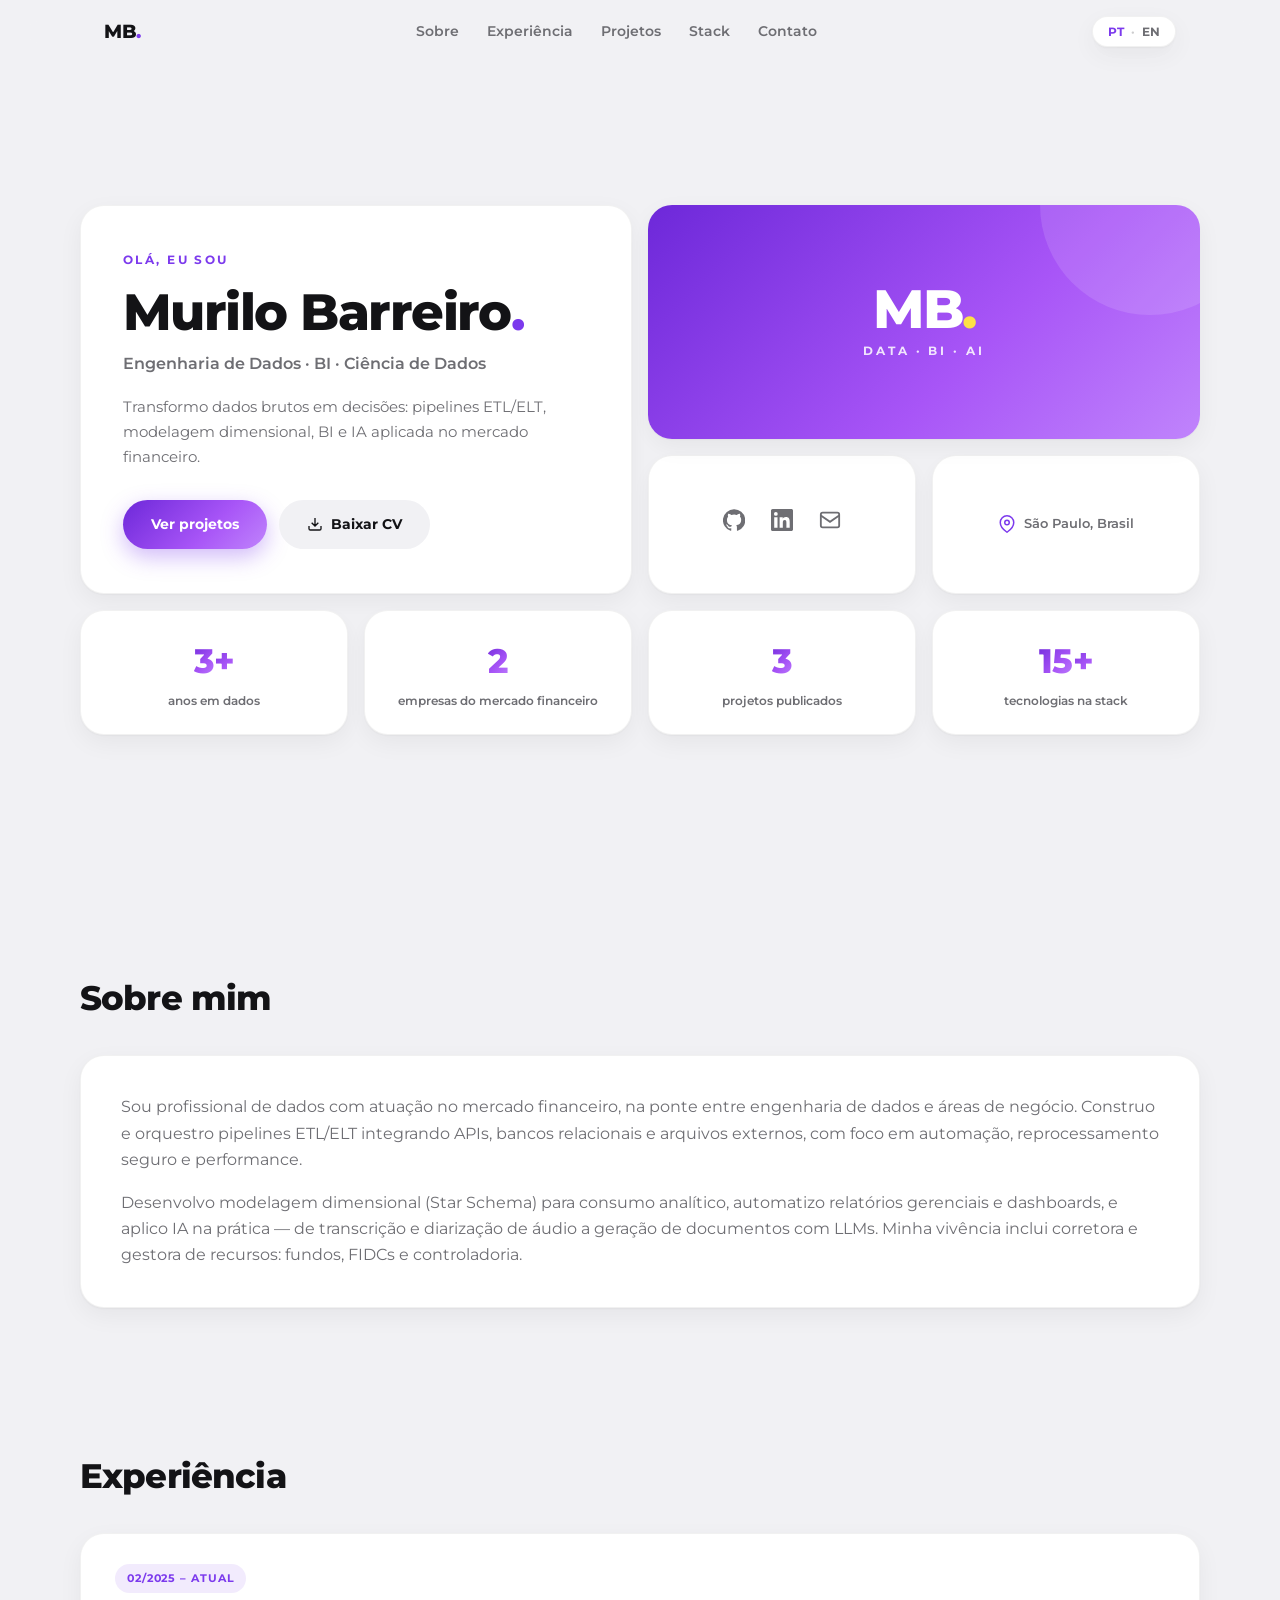
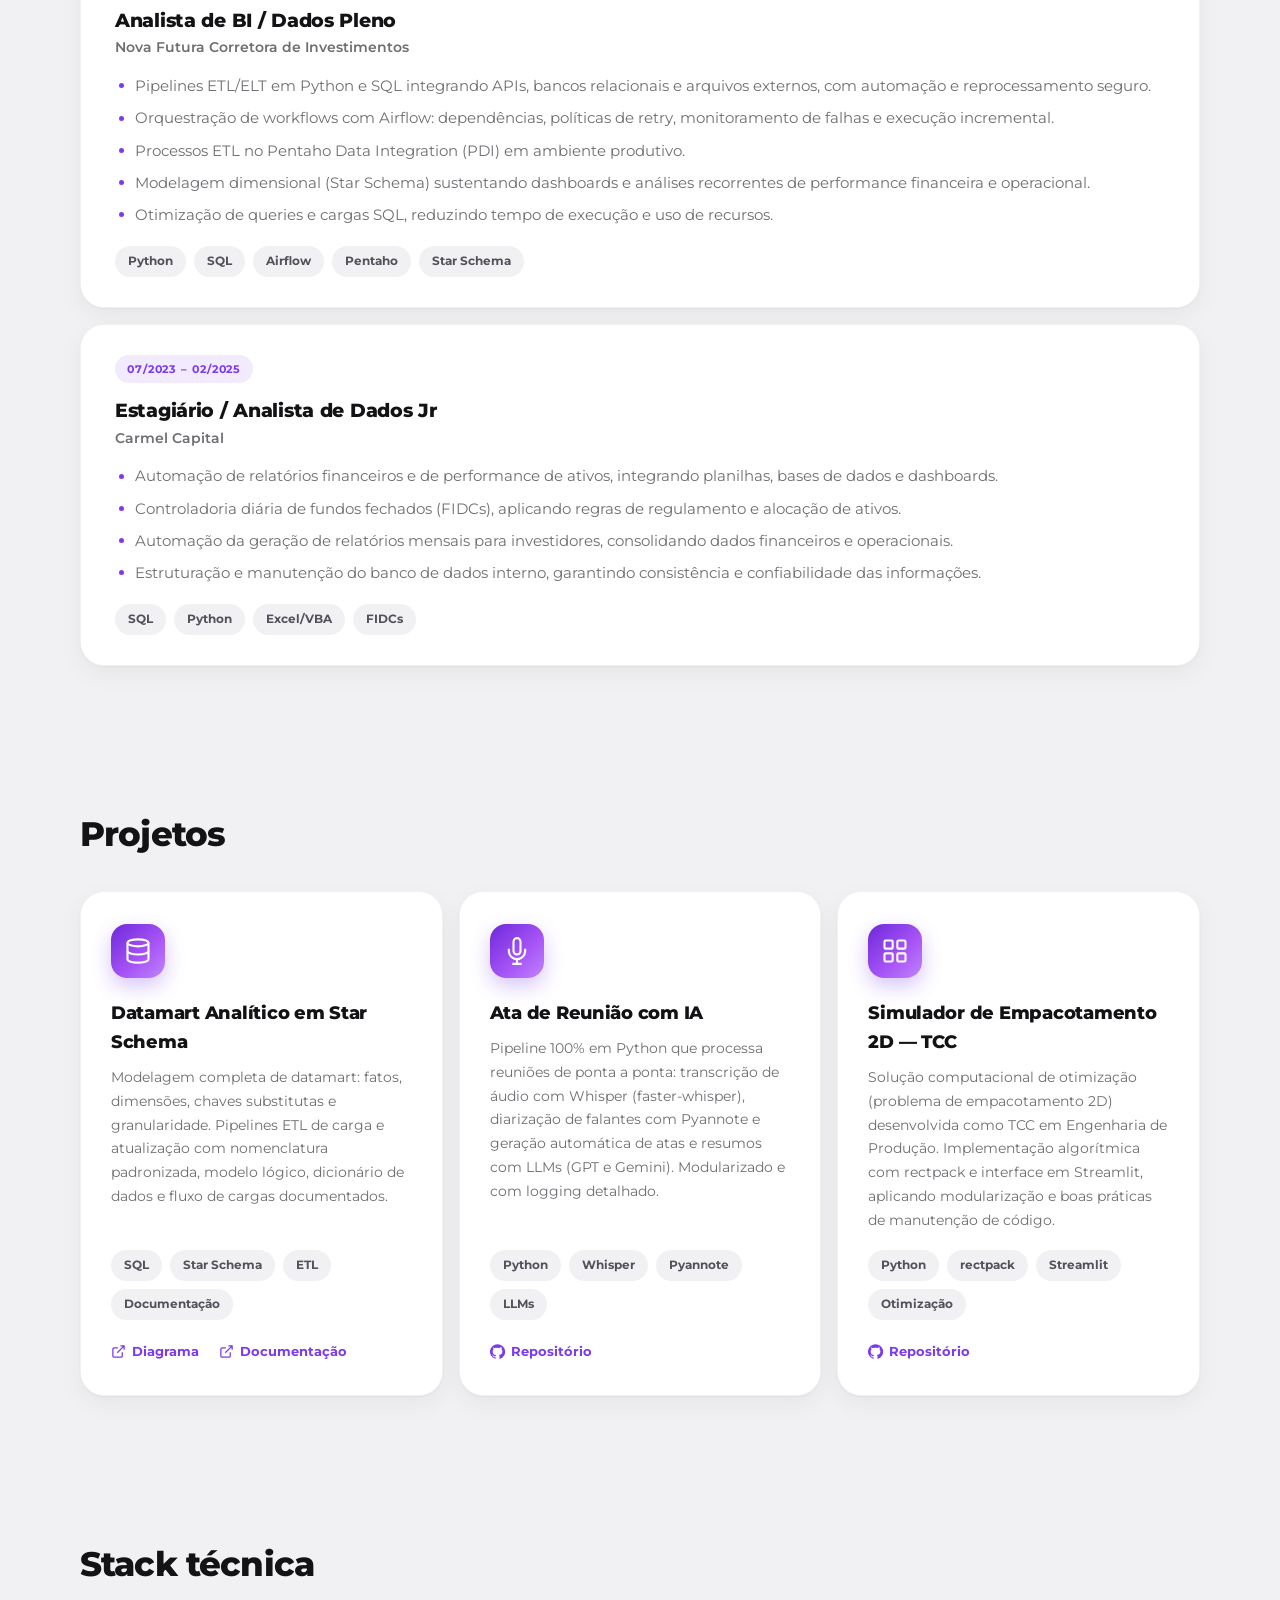
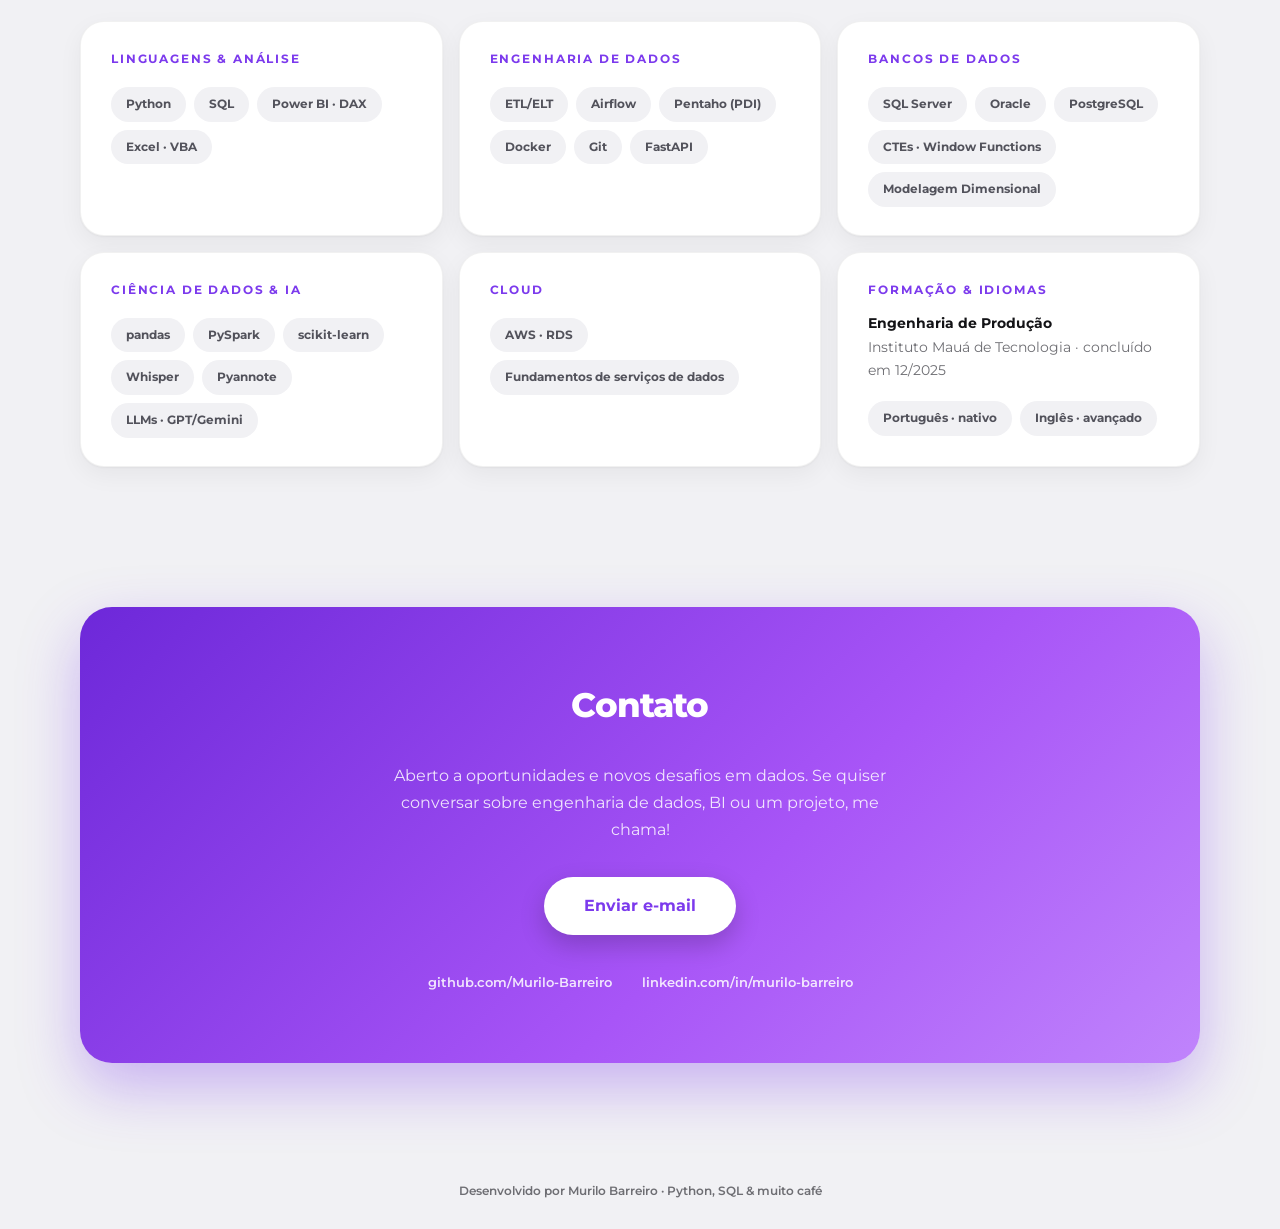
==== commit 53232694: "Layout bento: mosaico de tiles claro — grid modular estilo dashboard Hero vira bento grid (intro, mo" ====
--- a/index.html
+++ b/index.html
@@ -10,7 +10,7 @@
   <meta property="og:type" content="website" />
   <link rel="preconnect" href="https://fonts.googleapis.com" />
   <link rel="preconnect" href="https://fonts.gstatic.com" crossorigin />
-  <link href="https://fonts.googleapis.com/css2?family=Fraunces:opsz,wght@9..144,500;9..144,600;9..144,700&family=Montserrat:wght@400;500;600;700&display=swap" rel="stylesheet" />
+  <link href="https://fonts.googleapis.com/css2?family=Montserrat:wght@400;500;600;700;800&display=swap" rel="stylesheet" />
   <link rel="stylesheet" href="css/styles.css" />
   <link rel="icon" href="data:image/svg+xml,<svg xmlns='http://www.w3.org/2000/svg' viewBox='0 0 100 100'><text y='0.9em' font-size='90'>📊</text></svg>" />
 </head>
@@ -40,24 +40,33 @@
     </div>
   </header>
 
-  <!-- ============ HERO ============ -->
+  <!-- ============ HERO — bento ============ -->
   <section class="hero" id="home">
-    <div class="hero__content">
-      <p class="hero__hello" data-i18n="hero.hello">Olá, eu sou</p>
-      <h1 class="hero__name">Murilo Barreiro<span class="accent">.</span></h1>
-      <p class="hero__roles" data-i18n="hero.roles">Engenharia de Dados · BI · Ciência de Dados</p>
-      <p class="hero__tagline" data-i18n="hero.tagline">
-        Transformo dados brutos em decisões: pipelines ETL/ELT, modelagem dimensional,
-        BI e IA aplicada no mercado financeiro.
-      </p>
-      <div class="hero__cta">
-        <a href="#projetos" class="btn btn--primary" data-i18n="hero.ctaProjects">Ver projetos</a>
-        <a href="assets/cv/Murilo-Barreiro-CV-PT.pdf" class="btn btn--ghost" id="cvLink" download>
-          <svg viewBox="0 0 24 24" width="16" height="16" fill="none" stroke="currentColor" stroke-width="2"><path d="M21 15v4a2 2 0 0 1-2 2H5a2 2 0 0 1-2-2v-4M7 10l5 5 5-5M12 15V3"/></svg>
-          <span data-i18n="hero.ctaCv">Baixar CV</span>
-        </a>
-      </div>
-      <div class="hero__social">
+    <div class="hero__grid">
+
+      <div class="tile tile--intro">
+        <p class="hero__hello" data-i18n="hero.hello">Olá, eu sou</p>
+        <h1 class="hero__name">Murilo Barreiro<span class="accent">.</span></h1>
+        <p class="hero__roles" data-i18n="hero.roles">Engenharia de Dados · BI · Ciência de Dados</p>
+        <p class="hero__tagline" data-i18n="hero.tagline">
+          Transformo dados brutos em decisões: pipelines ETL/ELT, modelagem dimensional,
+          BI e IA aplicada no mercado financeiro.
+        </p>
+        <div class="hero__cta">
+          <a href="#projetos" class="btn btn--primary" data-i18n="hero.ctaProjects">Ver projetos</a>
+          <a href="assets/cv/Murilo-Barreiro-CV-PT.pdf" class="btn btn--ghost" id="cvLink" download>
+            <svg viewBox="0 0 24 24" width="16" height="16" fill="none" stroke="currentColor" stroke-width="2"><path d="M21 15v4a2 2 0 0 1-2 2H5a2 2 0 0 1-2-2v-4M7 10l5 5 5-5M12 15V3"/></svg>
+            <span data-i18n="hero.ctaCv">Baixar CV</span>
+          </a>
+        </div>
+      </div>
+
+      <div class="tile tile--brand">
+        <span class="brand__mark">MB<span class="brand__dot">.</span></span>
+        <span class="brand__sub">Data · BI · AI</span>
+      </div>
+
+      <div class="tile tile--social">
         <a href="https://github.com/Murilo-Barreiro" target="_blank" rel="noopener" aria-label="GitHub">
           <svg viewBox="0 0 24 24" width="22" height="22" fill="currentColor"><path d="M12 .3a12 12 0 0 0-3.8 23.4c.6.1.8-.3.8-.6v-2c-3.3.7-4-1.6-4-1.6-.6-1.4-1.4-1.8-1.4-1.8-1-.7.1-.7.1-.7 1.2 0 1.9 1.2 1.9 1.2 1 1.8 2.8 1.3 3.5 1 0-.8.4-1.3.7-1.6-2.7-.3-5.5-1.3-5.5-6 0-1.2.5-2.3 1.3-3.1-.2-.4-.6-1.6.1-3.2 0 0 1-.3 3.4 1.2a11.5 11.5 0 0 1 6 0c2.3-1.5 3.3-1.2 3.3-1.2.7 1.6.3 2.8.1 3.2.8.8 1.3 1.9 1.3 3.2 0 4.6-2.8 5.6-5.5 5.9.5.4.9 1 .9 2.2v3.3c0 .3.1.7.8.6A12 12 0 0 0 12 .3"/></svg>
         </a>
@@ -68,14 +77,30 @@
           <svg viewBox="0 0 24 24" width="22" height="22" fill="none" stroke="currentColor" stroke-width="2"><rect x="2" y="4" width="20" height="16" rx="2"/><path d="m2 7 10 7L22 7"/></svg>
         </a>
       </div>
-      <div class="hero__location mono">
-        <svg viewBox="0 0 24 24" width="14" height="14" fill="none" stroke="currentColor" stroke-width="2"><path d="M21 10c0 7-9 13-9 13S3 17 3 10a9 9 0 0 1 18 0z"/><circle cx="12" cy="10" r="3"/></svg>
-        São Paulo, Brasil
-      </div>
+
+      <div class="tile tile--loc">
+        <svg viewBox="0 0 24 24" width="18" height="18" fill="none" stroke="currentColor" stroke-width="2"><path d="M21 10c0 7-9 13-9 13S3 17 3 10a9 9 0 0 1 18 0z"/><circle cx="12" cy="10" r="3"/></svg>
+        <span>São Paulo, Brasil</span>
+      </div>
+
+      <div class="tile tile--stat">
+        <span class="stat__value" data-count="3">0</span><span class="stat__plus">+</span>
+        <span class="stat__label" data-i18n="about.stat1">anos em dados</span>
+      </div>
+      <div class="tile tile--stat">
+        <span class="stat__value" data-count="2">0</span>
+        <span class="stat__label" data-i18n="about.stat2">empresas do mercado financeiro</span>
+      </div>
+      <div class="tile tile--stat">
+        <span class="stat__value" data-count="3">0</span>
+        <span class="stat__label" data-i18n="about.stat3">projetos publicados</span>
+      </div>
+      <div class="tile tile--stat">
+        <span class="stat__value" data-count="15">0</span><span class="stat__plus">+</span>
+        <span class="stat__label" data-i18n="about.stat4">tecnologias na stack</span>
+      </div>
+
     </div>
-    <a href="#sobre" class="hero__scroll" aria-label="Rolar para baixo">
-      <svg viewBox="0 0 24 24" width="24" height="24" fill="none" stroke="currentColor" stroke-width="2"><path d="M12 5v14M19 12l-7 7-7-7"/></svg>
-    </a>
   </section>
 
   <main>
@@ -84,7 +109,7 @@
       <div class="section__inner reveal">
         <h2 class="section__title" data-i18n="about.title">Sobre mim</h2>
         <div class="about">
-          <div class="about__text">
+          <div class="about__text tile">
             <p data-i18n="about.p1">
               Sou profissional de dados com atuação no mercado financeiro, na ponte entre
               engenharia de dados e áreas de negócio. Construo e orquestro pipelines ETL/ELT
@@ -97,24 +122,6 @@
               diarização de áudio a geração de documentos com LLMs. Minha vivência inclui
               corretora e gestora de recursos: fundos, FIDCs e controladoria.
             </p>
-          </div>
-          <div class="about__stats">
-            <div class="stat">
-              <span class="stat__value mono" data-count="3">0</span><span class="stat__plus mono">+</span>
-              <span class="stat__label" data-i18n="about.stat1">anos em dados</span>
-            </div>
-            <div class="stat">
-              <span class="stat__value mono" data-count="2">0</span>
-              <span class="stat__label" data-i18n="about.stat2">empresas do mercado financeiro</span>
-            </div>
-            <div class="stat">
-              <span class="stat__value mono" data-count="3">0</span>
-              <span class="stat__label" data-i18n="about.stat3">projetos publicados</span>
-            </div>
-            <div class="stat">
-              <span class="stat__value mono" data-count="15">0</span><span class="stat__plus mono">+</span>
-              <span class="stat__label" data-i18n="about.stat4">tecnologias na stack</span>
-            </div>
           </div>
         </div>
       </div>
--- a/css/styles.css
+++ b/css/styles.css
@@ -1,18 +1,18 @@
-/* ============ TOKENS — editorial: papel, tinta e serifa ============ */
+/* ============ TOKENS — bento: cinza-claro, tiles brancos, roxo em gradiente ============ */
 :root {
-  --paper: #f6f3ec;
-  --paper-alt: #efeadf;
-  --panel: #fffdf7;
-  --ink: #1c1712;
-  --ink-soft: #6d6459;
-  --rule: #d9d2c4;
-  --rule-strong: #1c1712;
-  --accent: #5b21b6;
-  --accent-soft: rgba(91, 33, 182, 0.08);
+  --bg: #f1f1f4;
+  --tile: #ffffff;
+  --tile-border: rgba(0, 0, 0, 0.055);
+  --text: #131316;
+  --text-dim: #6e6e73;
+  --accent: #7c3aed;
+  --accent-soft: rgba(124, 58, 237, 0.1);
+  --gradient: linear-gradient(135deg, #6d28d9, #a855f7 60%, #c084fc);
+  --shadow: 0 1px 2px rgba(0, 0, 0, 0.04), 0 8px 24px rgba(0, 0, 0, 0.05);
+  --shadow-lift: 0 2px 4px rgba(0, 0, 0, 0.05), 0 18px 44px rgba(0, 0, 0, 0.1);
   --nav-h: 64px;
-  --radius: 3px;
+  --radius: 24px;
   --font: "Montserrat", system-ui, sans-serif;
-  --serif: "Fraunces", Georgia, serif;
 }
 
 * { margin: 0; padding: 0; box-sizing: border-box; }
@@ -20,10 +20,10 @@
 html { scroll-behavior: smooth; scroll-padding-top: var(--nav-h); }
 
 body {
-  background: var(--paper);
-  color: var(--ink);
+  background: var(--bg);
+  color: var(--text);
   font-family: var(--font);
-  line-height: 1.7;
+  line-height: 1.65;
   -webkit-font-smoothing: antialiased;
   overflow-x: hidden;
 }
@@ -33,7 +33,17 @@
 
 a { color: inherit; text-decoration: none; }
 
-::selection { background: rgba(91, 33, 182, 0.18); }
+::selection { background: rgba(124, 58, 237, 0.22); }
+
+/* ============ TILE (bloco base do bento) ============ */
+.tile {
+  background: var(--tile);
+  border: 1px solid var(--tile-border);
+  border-radius: var(--radius);
+  box-shadow: var(--shadow);
+  transition: transform 0.25s ease, box-shadow 0.25s ease;
+}
+.tile:hover { transform: translateY(-4px); box-shadow: var(--shadow-lift); }
 
 /* ============ NAV ============ */
 .nav {
@@ -41,59 +51,53 @@
   inset: 0 0 auto 0;
   height: var(--nav-h);
   z-index: 100;
-  background: rgba(246, 243, 236, 0.92);
-  backdrop-filter: blur(10px);
-  border-bottom: 1px solid var(--rule);
+  backdrop-filter: blur(18px) saturate(1.4);
+  background: rgba(241, 241, 244, 0.78);
+  border-bottom: 1px solid transparent;
   transition: border-color 0.3s;
 }
-.nav.is-scrolled { border-bottom-color: var(--rule-strong); }
+.nav.is-scrolled { border-bottom-color: rgba(0, 0, 0, 0.07); }
 
 .nav__inner {
-  max-width: 1060px;
+  max-width: 1120px;
   margin: 0 auto;
   height: 100%;
-  padding: 0 28px;
+  padding: 0 24px;
   display: flex;
   align-items: center;
   justify-content: space-between;
   gap: 16px;
 }
 
-.nav__logo {
-  font-family: var(--serif);
-  font-weight: 700;
-  font-size: 1.3rem;
-}
+.nav__logo { font-weight: 800; font-size: 1.2rem; letter-spacing: -0.02em; }
 .nav__logo-dot { color: var(--accent); }
 
 .nav__links {
   display: flex;
-  gap: 26px;
-  font-size: 0.72rem;
+  gap: 28px;
+  font-size: 0.88rem;
   font-weight: 600;
-  letter-spacing: 0.16em;
-  text-transform: uppercase;
-  color: var(--ink-soft);
-}
-.nav__links a { transition: color 0.2s; padding-bottom: 2px; border-bottom: 1px solid transparent; }
-.nav__links a:hover, .nav__links a.is-active { color: var(--ink); border-bottom-color: var(--accent); }
+  color: var(--text-dim);
+}
+.nav__links a { transition: color 0.2s; }
+.nav__links a:hover, .nav__links a.is-active { color: var(--accent); }
 
 .nav__actions { display: flex; align-items: center; gap: 14px; }
 
 .lang-toggle {
-  background: none;
-  border: 1px solid var(--rule-strong);
-  border-radius: var(--radius);
-  padding: 6px 14px;
+  background: #fff;
+  border: 1px solid var(--tile-border);
+  border-radius: 999px;
+  padding: 7px 15px;
   font-family: var(--font);
-  font-size: 0.72rem;
-  font-weight: 700;
-  letter-spacing: 0.08em;
-  color: var(--ink-soft);
+  font-size: 0.76rem;
+  font-weight: 700;
+  color: var(--text-dim);
   cursor: pointer;
-  transition: background 0.2s;
-}
-.lang-toggle:hover { background: var(--accent-soft); }
+  box-shadow: var(--shadow);
+  transition: transform 0.2s;
+}
+.lang-toggle:hover { transform: translateY(-1px); }
 .lang-toggle__opt.is-active { color: var(--accent); }
 .lang-toggle__sep { margin: 0 4px; opacity: 0.35; }
 
@@ -102,348 +106,304 @@
   display: block;
   width: 22px;
   height: 2px;
-  background: var(--ink);
+  background: var(--text);
   margin: 5px 0;
+  border-radius: 2px;
   transition: transform 0.25s, opacity 0.25s;
 }
 .nav__burger.is-open span:nth-child(1) { transform: translateY(7px) rotate(45deg); }
 .nav__burger.is-open span:nth-child(2) { opacity: 0; }
 .nav__burger.is-open span:nth-child(3) { transform: translateY(-7px) rotate(-45deg); }
 
-/* ============ HERO — capa de revista ============ */
+/* ============ HERO — bento grid ============ */
 .hero {
   min-height: 100svh;
   display: flex;
   align-items: center;
-  position: relative;
-  padding: calc(var(--nav-h) + 40px) 28px 80px;
-}
-.hero::before { content: none; }
-
-.hero__content {
-  position: relative;
-  max-width: 1060px;
+  padding: calc(var(--nav-h) + 36px) 24px 60px;
+}
+
+.hero__grid {
+  max-width: 1120px;
   margin: 0 auto;
   width: 100%;
-  text-align: left;
-  animation: fadeUp 0.9s ease both;
+  display: grid;
+  grid-template-columns: repeat(4, 1fr);
+  gap: 16px;
+  animation: fadeUp 0.8s ease both;
+}
+
+.tile--intro {
+  grid-column: 1 / 3;
+  grid-row: 1 / 3;
+  padding: 44px 42px;
+  display: flex;
+  flex-direction: column;
+  justify-content: center;
 }
 
 .hero__hello {
-  display: inline-block;
   color: var(--accent);
-  font-size: 0.72rem;
-  font-weight: 700;
-  letter-spacing: 0.24em;
+  font-size: 0.76rem;
+  font-weight: 700;
+  letter-spacing: 0.2em;
   text-transform: uppercase;
-  margin-bottom: 26px;
-  padding-bottom: 8px;
-  border-bottom: 2px solid var(--accent);
+  margin-bottom: 14px;
 }
 
 .hero__name {
-  font-family: var(--serif);
-  font-size: clamp(3rem, 9.5vw, 6.4rem);
-  font-weight: 600;
-  letter-spacing: -0.02em;
-  line-height: 1.02;
-  max-width: 12ch;
-}
-
-.hero__roles {
-  font-size: clamp(0.85rem, 2vw, 1rem);
-  font-weight: 600;
-  letter-spacing: 0.14em;
-  text-transform: uppercase;
-  color: var(--ink-soft);
-  margin-top: 30px;
-  padding-top: 22px;
-  border-top: 1px solid var(--rule);
-  max-width: 620px;
-}
-
-.hero__tagline {
-  color: var(--ink-soft);
-  max-width: 560px;
-  margin: 18px 0 0;
-  font-size: 1.02rem;
-}
-
-.hero__cta { display: flex; gap: 14px; margin-top: 40px; flex-wrap: wrap; }
+  font-size: clamp(2.1rem, 4.4vw, 3.2rem);
+  font-weight: 800;
+  letter-spacing: -0.03em;
+  line-height: 1.08;
+}
+
+.hero__roles { font-size: 1rem; font-weight: 600; color: var(--text-dim); margin-top: 12px; }
+
+.hero__tagline { color: var(--text-dim); margin-top: 16px; font-size: 0.96rem; }
+
+.hero__cta { display: flex; gap: 12px; margin-top: 30px; flex-wrap: wrap; }
 
 .btn {
   display: inline-flex;
   align-items: center;
   gap: 8px;
-  padding: 13px 30px;
+  padding: 13px 28px;
+  border-radius: 999px;
+  font-weight: 700;
+  font-size: 0.88rem;
+  transition: transform 0.2s, box-shadow 0.2s, opacity 0.2s;
+}
+.btn:hover { transform: scale(1.04); }
+.btn:active { transform: scale(0.98); }
+.btn--primary { background: var(--gradient); color: #fff; box-shadow: 0 8px 22px rgba(124, 58, 237, 0.35); }
+.btn--ghost { background: #f1f1f4; color: var(--text); }
+.btn--lg { padding: 16px 40px; font-size: 0.98rem; }
+
+.tile--brand {
+  grid-column: 3 / 5;
+  grid-row: 1;
+  background: var(--gradient);
+  border: none;
+  min-height: 190px;
+  display: flex;
+  flex-direction: column;
+  align-items: center;
+  justify-content: center;
+  gap: 4px;
+  color: #fff;
+  overflow: hidden;
+  position: relative;
+}
+.tile--brand::after {
+  content: "";
+  position: absolute;
+  width: 220px;
+  height: 220px;
+  border-radius: 50%;
+  background: rgba(255, 255, 255, 0.12);
+  top: -110px;
+  right: -60px;
+}
+.brand__mark { font-size: 3.4rem; font-weight: 800; letter-spacing: -0.04em; line-height: 1; }
+.brand__dot { color: #fde047; }
+.brand__sub { font-size: 0.78rem; font-weight: 700; letter-spacing: 0.24em; text-transform: uppercase; opacity: 0.85; }
+
+.tile--social {
+  grid-column: 3;
+  grid-row: 2;
+  display: flex;
+  align-items: center;
+  justify-content: center;
+  gap: 26px;
+  min-height: 96px;
+}
+.tile--social a { color: var(--text-dim); transition: color 0.2s, transform 0.2s; }
+.tile--social a:hover { color: var(--accent); transform: translateY(-3px); }
+
+.tile--loc {
+  grid-column: 4;
+  grid-row: 2;
+  display: flex;
+  align-items: center;
+  justify-content: center;
+  gap: 8px;
+  font-size: 0.82rem;
+  font-weight: 600;
+  color: var(--text-dim);
+}
+.tile--loc svg { color: var(--accent); flex-shrink: 0; }
+
+.tile--stat { padding: 22px 16px; text-align: center; }
+.stat__value, .stat__plus {
+  font-size: 2.1rem;
+  font-weight: 800;
+  letter-spacing: -0.02em;
+  background: var(--gradient);
+  -webkit-background-clip: text;
+  background-clip: text;
+  color: transparent;
+}
+.stat__label { display: block; font-size: 0.74rem; font-weight: 600; color: var(--text-dim); margin-top: 4px; }
+
+/* ============ SECTIONS ============ */
+.section { padding: 70px 24px; }
+.section__inner { max-width: 1120px; margin: 0 auto; }
+
+.section__title {
+  font-size: clamp(1.6rem, 4vw, 2.1rem);
+  font-weight: 800;
+  letter-spacing: -0.025em;
+  margin-bottom: 30px;
+}
+.section__title--center { text-align: center; }
+
+.card {
+  background: var(--tile);
+  border: 1px solid var(--tile-border);
   border-radius: var(--radius);
-  font-weight: 700;
-  font-size: 0.82rem;
-  letter-spacing: 0.1em;
-  text-transform: uppercase;
-  border: 1.5px solid var(--rule-strong);
-  transition: transform 0.18s, box-shadow 0.18s, background 0.18s, color 0.18s;
-}
-.btn:hover { transform: translate(-2px, -2px); box-shadow: 4px 4px 0 var(--rule-strong); }
-.btn:active { transform: none; box-shadow: none; }
-.btn--primary { background: var(--ink); color: var(--paper); }
-.btn--primary:hover { background: var(--accent); border-color: var(--accent); box-shadow: 4px 4px 0 var(--rule-strong); }
-.btn--ghost { background: transparent; color: var(--ink); }
-.btn--ghost:hover { background: var(--panel); }
-.btn--lg { padding: 16px 40px; }
-
-.hero__social { display: flex; gap: 20px; margin-top: 40px; }
-.hero__social a { color: var(--ink-soft); transition: color 0.2s, transform 0.2s; }
-.hero__social a:hover { color: var(--accent); transform: translateY(-2px); }
-
-.hero__location {
-  display: flex;
-  align-items: center;
-  gap: 6px;
-  margin-top: 24px;
-  font-size: 0.76rem;
-  font-weight: 600;
+  box-shadow: var(--shadow);
+  transition: transform 0.25s ease, box-shadow 0.25s ease;
+}
+.card:hover { transform: translateY(-4px); box-shadow: var(--shadow-lift); }
+
+/* ============ SOBRE ============ */
+.about__text { padding: 38px 40px; }
+.about__text p { color: var(--text-dim); margin-bottom: 16px; font-size: 1rem; }
+.about__text p:last-child { margin-bottom: 0; }
+
+/* ============ TIMELINE ============ */
+.timeline { display: grid; gap: 16px; }
+.timeline::before { content: none; }
+.timeline__item { position: relative; margin: 0; }
+.timeline__marker { display: none; }
+
+.timeline__card { padding: 30px 34px; }
+
+.timeline__period {
+  display: inline-block;
+  font-size: 0.7rem;
+  font-weight: 700;
   letter-spacing: 0.08em;
-  color: var(--ink-soft);
-}
-
-.hero__scroll {
-  position: absolute;
-  bottom: 26px;
-  left: 50%;
-  transform: translateX(-50%);
-  color: var(--ink-soft);
-  animation: bounce 2.4s infinite;
-}
-.hero__scroll:hover { color: var(--accent); }
-
-/* ============ SECTIONS ============ */
-.section { padding: 100px 28px; }
-.section:nth-of-type(even) { background: var(--paper-alt); }
-.section__inner { max-width: 1060px; margin: 0 auto; }
-
-.section__title {
-  font-family: var(--serif);
-  font-size: clamp(2rem, 5vw, 2.9rem);
-  font-weight: 600;
-  letter-spacing: -0.015em;
-  margin-bottom: 14px;
-  padding-bottom: 22px;
-  border-bottom: 2px solid var(--rule-strong);
-  margin-bottom: 48px;
-}
-.section__title--center { text-align: center; }
-
-.card {
-  background: var(--panel);
-  border: 1px solid var(--rule);
-  border-radius: var(--radius);
-  transition: transform 0.22s ease, box-shadow 0.22s ease, border-color 0.22s ease;
-}
-
-/* ============ SOBRE ============ */
-.about { display: grid; grid-template-columns: 1.5fr 1fr; gap: 56px; align-items: start; }
-.about__text p {
-  color: var(--ink-soft);
-  margin-bottom: 18px;
-  font-size: 1.02rem;
-}
-.about__text p:first-child::first-letter {
-  font-family: var(--serif);
-  font-size: 3.4em;
-  font-weight: 600;
-  float: left;
-  line-height: 0.82;
-  margin: 6px 10px 0 0;
-  color: var(--accent);
-}
-.about__text p:last-child { margin-bottom: 0; }
-
-.about__stats { display: grid; grid-template-columns: 1fr 1fr; gap: 0; border: 1px solid var(--rule-strong); background: var(--panel); }
-.stat {
-  background: none;
-  border: none;
-  border-radius: 0;
-  padding: 24px 16px;
-  text-align: center;
-}
-.stat:nth-child(odd) { border-right: 1px solid var(--rule); }
-.stat:nth-child(-n+2) { border-bottom: 1px solid var(--rule); }
-.stat__value, .stat__plus {
-  font-family: var(--serif);
-  font-size: 2.5rem;
-  font-weight: 600;
-  color: var(--accent);
-}
-.stat__label {
-  display: block;
-  font-size: 0.68rem;
-  font-weight: 700;
-  letter-spacing: 0.1em;
-  text-transform: uppercase;
-  color: var(--ink-soft);
-  margin-top: 6px;
-}
-
-/* ============ TIMELINE ============ */
-.timeline { position: relative; padding-left: 0; }
-.timeline::before { content: none; }
-
-.timeline__item { position: relative; margin-bottom: 30px; }
-.timeline__item:last-child { margin-bottom: 0; }
-.timeline__marker { display: none; }
-
-.timeline__card { padding: 32px 34px; }
-.timeline__card:hover {
-  transform: translate(-3px, -3px);
-  box-shadow: 6px 6px 0 var(--rule-strong);
-  border-color: var(--rule-strong);
-}
-
-.timeline__period {
-  font-size: 0.7rem;
-  font-weight: 700;
-  letter-spacing: 0.18em;
   text-transform: uppercase;
   color: var(--accent);
-}
-.timeline__role {
-  font-family: var(--serif);
-  font-size: 1.5rem;
-  font-weight: 600;
-  margin-top: 8px;
-}
-.timeline__company {
-  color: var(--ink-soft);
-  font-weight: 600;
-  font-size: 0.88rem;
-  letter-spacing: 0.04em;
-  margin-bottom: 16px;
-}
+  background: var(--accent-soft);
+  padding: 5px 12px;
+  border-radius: 999px;
+}
+.timeline__role { font-size: 1.2rem; font-weight: 800; letter-spacing: -0.015em; margin-top: 12px; }
+.timeline__company { color: var(--text-dim); font-weight: 600; font-size: 0.9rem; margin-bottom: 14px; }
 
 .timeline__list { list-style: none; }
 .timeline__list li {
-  color: var(--ink-soft);
-  font-size: 0.93rem;
-  padding-left: 22px;
+  color: var(--text-dim);
+  font-size: 0.92rem;
+  padding-left: 20px;
   position: relative;
   margin-bottom: 8px;
 }
 .timeline__list li::before {
-  content: "—";
+  content: "";
   position: absolute;
-  left: 0;
-  color: var(--accent);
-  font-weight: 700;
+  left: 4px;
+  top: 0.62em;
+  width: 5px;
+  height: 5px;
+  border-radius: 50%;
+  background: var(--accent);
 }
 
 /* ============ TAGS ============ */
 .tags { display: flex; flex-wrap: wrap; gap: 8px; margin-top: 18px; }
 .tag {
-  font-size: 0.68rem;
-  font-weight: 700;
-  letter-spacing: 0.06em;
-  padding: 5px 12px;
-  border-radius: var(--radius);
-  background: transparent;
-  border: 1px solid var(--rule);
-  color: var(--ink-soft);
+  font-size: 0.72rem;
+  font-weight: 700;
+  padding: 6px 13px;
+  border-radius: 999px;
+  background: #f1f1f4;
+  color: #52525b;
   white-space: nowrap;
 }
-.tags--lg .tag { font-size: 0.72rem; padding: 6px 14px; }
+.tags--lg .tag { font-size: 0.78rem; padding: 7px 15px; }
 
 /* ============ PROJETOS ============ */
-.projects { display: grid; grid-template-columns: repeat(auto-fit, minmax(290px, 1fr)); gap: 22px; }
+.projects { display: grid; grid-template-columns: repeat(auto-fit, minmax(290px, 1fr)); gap: 16px; }
 
 .project { padding: 32px 30px; display: flex; flex-direction: column; }
-.project:hover {
-  transform: translate(-3px, -3px);
-  box-shadow: 6px 6px 0 var(--rule-strong);
-  border-color: var(--rule-strong);
-}
 
 .project__icon {
-  color: var(--accent);
-  background: var(--accent-soft);
+  color: #fff;
+  background: var(--gradient);
   width: 54px;
   height: 54px;
-  border-radius: var(--radius);
-  border: 1px solid rgba(91, 33, 182, 0.25);
-  display: flex;
-  align-items: center;
-  justify-content: center;
-  margin-bottom: 22px;
-}
-.project__name {
-  font-family: var(--serif);
-  font-size: 1.3rem;
-  font-weight: 600;
-  margin-bottom: 12px;
-}
-.project__desc { color: var(--ink-soft); font-size: 0.92rem; flex: 1; }
-
-.project__links { display: flex; gap: 22px; margin-top: 20px; }
+  border-radius: 16px;
+  display: flex;
+  align-items: center;
+  justify-content: center;
+  margin-bottom: 20px;
+  box-shadow: 0 8px 20px rgba(124, 58, 237, 0.3);
+}
+.project__name { font-size: 1.1rem; font-weight: 800; letter-spacing: -0.015em; margin-bottom: 10px; }
+.project__desc { color: var(--text-dim); font-size: 0.9rem; flex: 1; }
+
+.project__links { display: flex; gap: 20px; margin-top: 20px; }
 .project__links a {
   display: inline-flex;
   align-items: center;
   gap: 6px;
-  font-size: 0.74rem;
-  font-weight: 700;
-  letter-spacing: 0.1em;
-  text-transform: uppercase;
+  font-size: 0.84rem;
+  font-weight: 700;
   color: var(--accent);
-  border-bottom: 1px solid transparent;
-  transition: border-color 0.2s;
-}
-.project__links a:hover { border-bottom-color: var(--accent); }
+  transition: opacity 0.2s;
+}
+.project__links a:hover { opacity: 0.7; }
 
 /* ============ STACK ============ */
-.stack { display: grid; grid-template-columns: repeat(auto-fit, minmax(290px, 1fr)); gap: 22px; }
+.stack { display: grid; grid-template-columns: repeat(auto-fit, minmax(290px, 1fr)); gap: 16px; }
 .stack__group { padding: 28px 30px; }
-.stack__group:hover {
-  transform: translate(-3px, -3px);
-  box-shadow: 6px 6px 0 var(--rule-strong);
-  border-color: var(--rule-strong);
-}
 .stack__name {
-  font-size: 0.7rem;
-  font-weight: 700;
-  letter-spacing: 0.18em;
+  font-size: 0.72rem;
+  font-weight: 700;
+  letter-spacing: 0.16em;
   text-transform: uppercase;
   color: var(--accent);
   margin-bottom: 8px;
-  padding-bottom: 10px;
-  border-bottom: 1px solid var(--rule);
-}
-.stack__edu { color: var(--ink-soft); font-size: 0.92rem; margin-top: 14px; }
-.stack__edu strong { color: var(--ink); font-family: var(--serif); font-size: 1.08em; }
+}
+.stack__edu { color: var(--text-dim); font-size: 0.9rem; margin-top: 12px; }
+.stack__edu strong { color: var(--text); font-weight: 700; }
 
 /* ============ CONTATO ============ */
-.section--contact { text-align: center; padding-bottom: 130px; }
-.contact__text { color: var(--ink-soft); max-width: 520px; margin: 0 auto 38px; font-size: 1.05rem; }
+.section--contact { padding-bottom: 90px; }
+.section--contact .section__inner {
+  background: var(--gradient);
+  border-radius: calc(var(--radius) + 8px);
+  padding: 70px 40px;
+  text-align: center;
+  color: #fff;
+  box-shadow: 0 24px 60px rgba(124, 58, 237, 0.35);
+}
+.section--contact .section__title { color: #fff; }
+.contact__text { color: rgba(255, 255, 255, 0.85); max-width: 520px; margin: 0 auto 34px; font-size: 1.02rem; }
+.section--contact .btn--primary { background: #fff; color: var(--accent); box-shadow: 0 10px 26px rgba(0, 0, 0, 0.2); }
 .contact__links {
   display: flex;
-  gap: 32px;
-  justify-content: center;
-  margin-top: 40px;
-  font-size: 0.78rem;
+  gap: 30px;
+  justify-content: center;
+  margin-top: 36px;
+  font-size: 0.84rem;
   font-weight: 600;
-  letter-spacing: 0.06em;
   flex-wrap: wrap;
 }
-.contact__links a { color: var(--ink-soft); border-bottom: 1px solid var(--rule); transition: color 0.2s, border-color 0.2s; }
-.contact__links a:hover { color: var(--accent); border-bottom-color: var(--accent); }
+.contact__links a { color: rgba(255, 255, 255, 0.85); transition: color 0.2s; }
+.contact__links a:hover { color: #fff; }
 
 /* ============ FOOTER ============ */
 .footer {
   text-align: center;
-  padding: 30px;
-  font-size: 0.7rem;
+  padding: 28px;
+  font-size: 0.76rem;
   font-weight: 600;
-  letter-spacing: 0.14em;
-  text-transform: uppercase;
-  color: var(--ink-soft);
-  border-top: 1px solid var(--rule-strong);
+  color: var(--text-dim);
 }
 
 /* ============ ANIMAÇÕES ============ */
@@ -454,10 +414,6 @@
   from { opacity: 0; transform: translateY(24px); }
   to { opacity: 1; transform: none; }
 }
-@keyframes bounce {
-  0%, 100% { transform: translate(-50%, 0); }
-  50% { transform: translate(-50%, 8px); }
-}
 
 @media (prefers-reduced-motion: reduce) {
   html { scroll-behavior: auto; }
@@ -465,28 +421,36 @@
 }
 
 /* ============ RESPONSIVO ============ */
-@media (max-width: 820px) {
-  .about { grid-template-columns: 1fr; gap: 36px; }
+@media (max-width: 900px) {
+  .hero { padding-bottom: 40px; }
+  .hero__grid { grid-template-columns: 1fr 1fr; }
+  .tile--intro { grid-column: 1 / 3; grid-row: auto; padding: 34px 28px; }
+  .tile--brand { grid-column: 1 / 3; grid-row: auto; min-height: 150px; }
+  .tile--social { grid-column: 1; grid-row: auto; }
+  .tile--loc { grid-column: 2; grid-row: auto; padding: 18px; }
 
   .nav__burger { display: block; }
   .nav__links {
     position: fixed;
     top: var(--nav-h);
-    right: 0;
+    right: 12px;
     flex-direction: column;
-    background: var(--panel);
-    border: 1px solid var(--rule-strong);
-    border-right: none;
+    background: #fff;
+    border: 1px solid var(--tile-border);
+    border-radius: 20px;
+    box-shadow: var(--shadow-lift);
     padding: 24px 40px 24px 28px;
     gap: 18px;
-    transform: translateX(110%);
+    transform: translateX(130%);
     transition: transform 0.3s ease;
   }
   .nav__links.is-open { transform: none; }
 }
 
 @media (max-width: 480px) {
-  .section { padding: 76px 20px; }
-  .about__stats { grid-template-columns: 1fr 1fr; }
+  .section { padding: 54px 16px; }
+  .hero__grid { gap: 12px; }
+  .tile--stat { padding: 18px 10px; }
+  .stat__value, .stat__plus { font-size: 1.7rem; }
   .hero__cta .btn { width: 100%; justify-content: center; }
 }
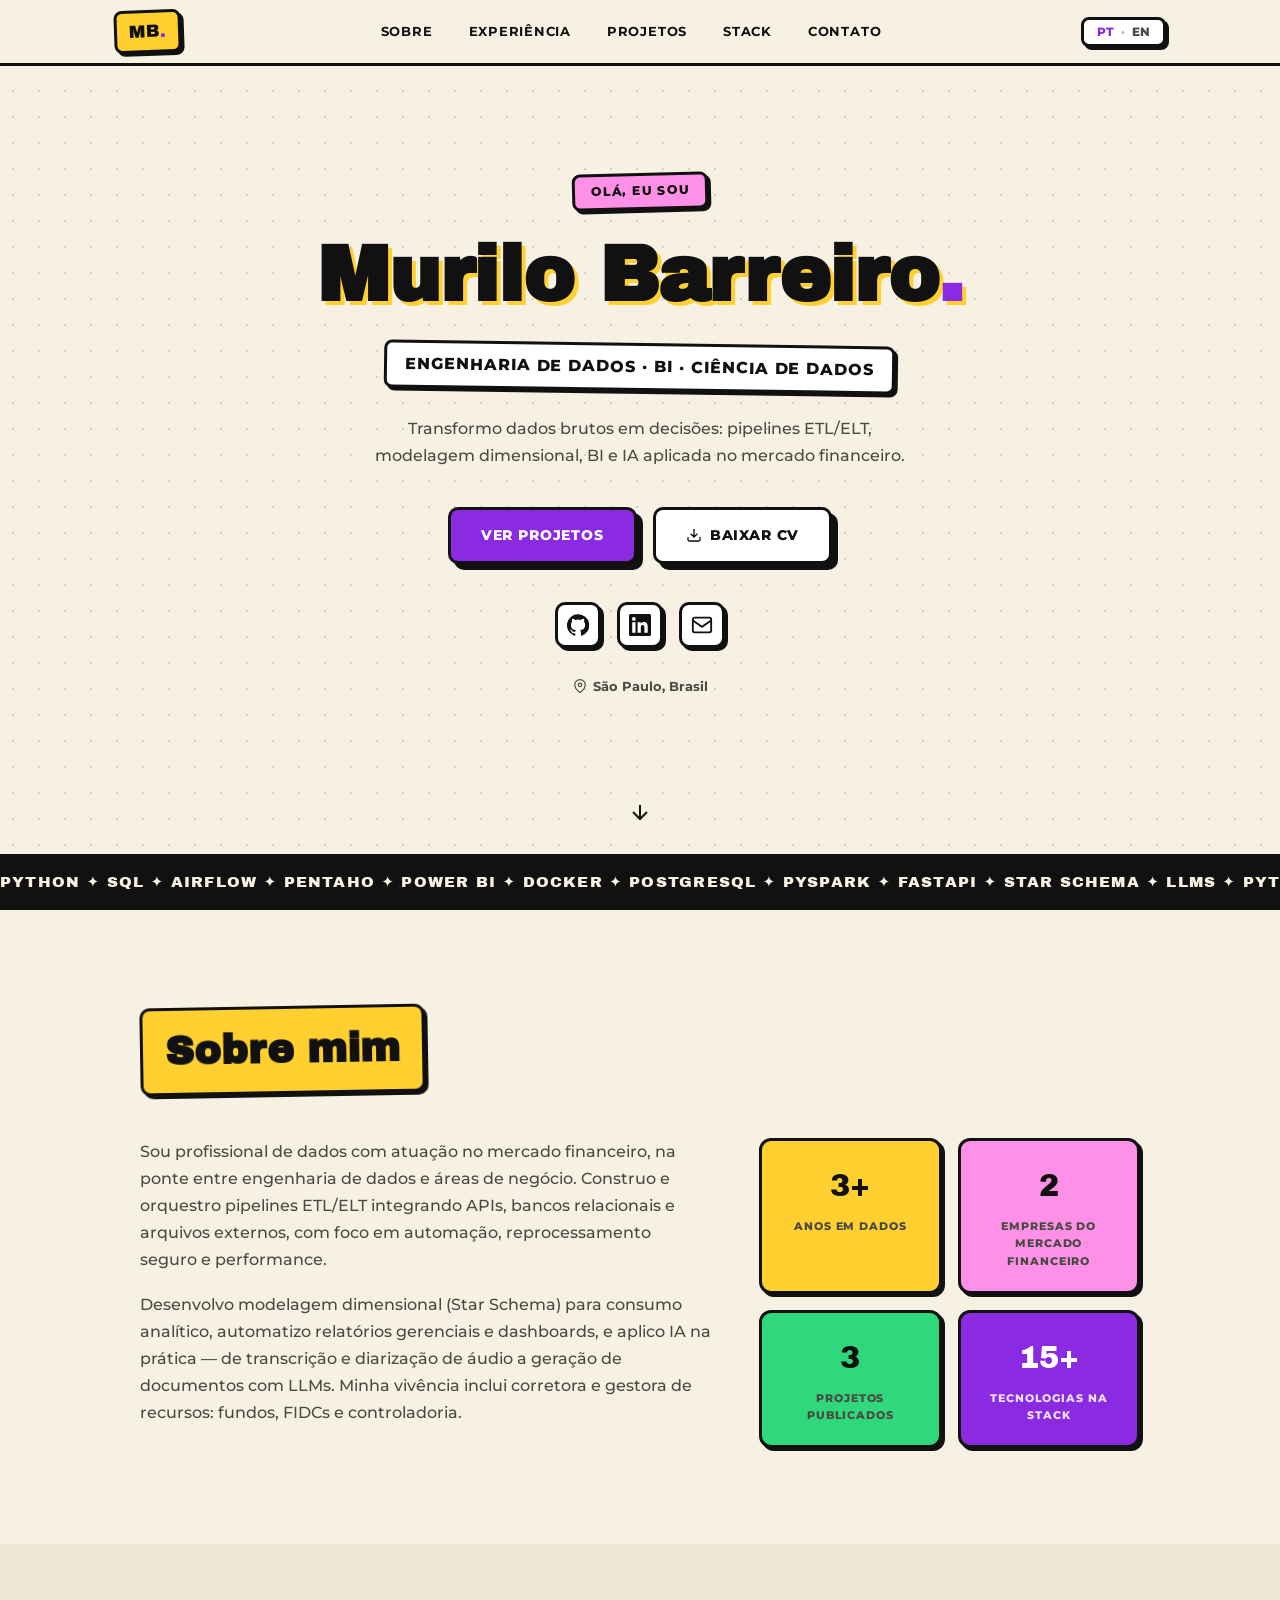
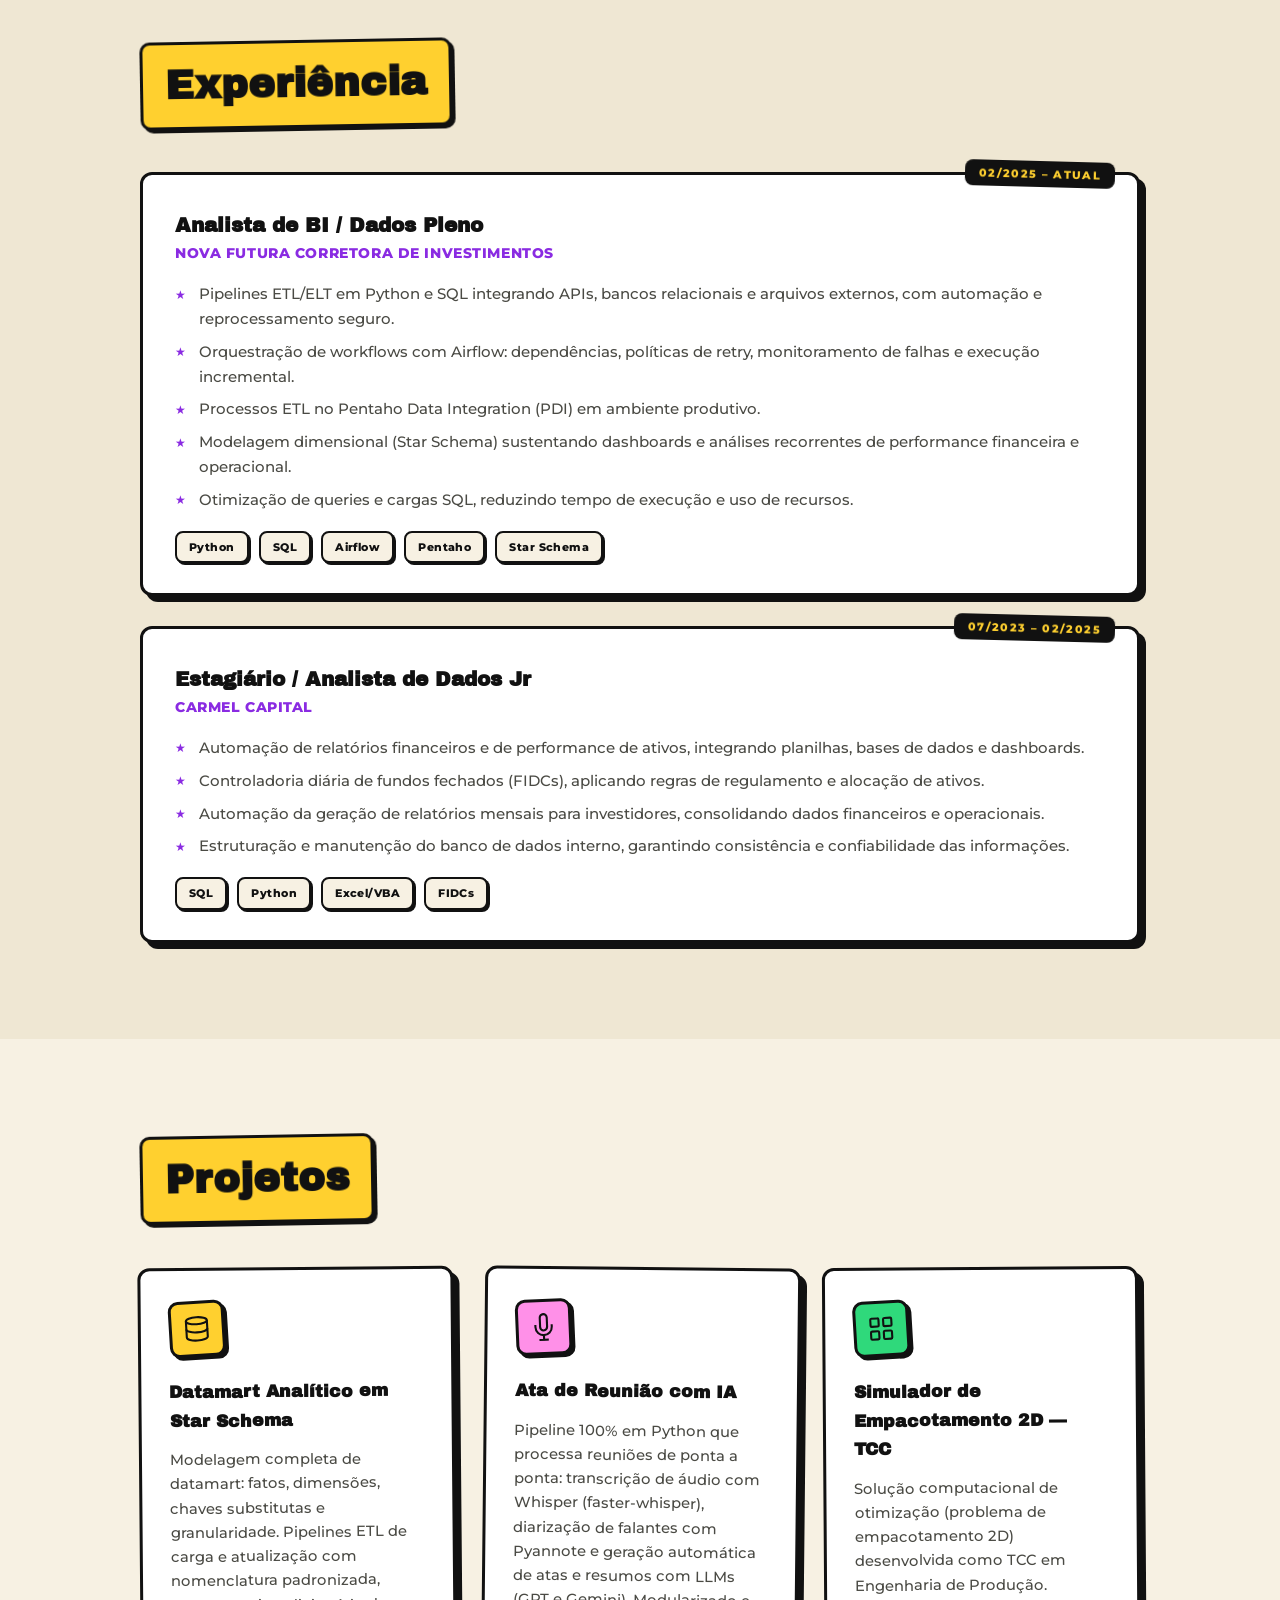
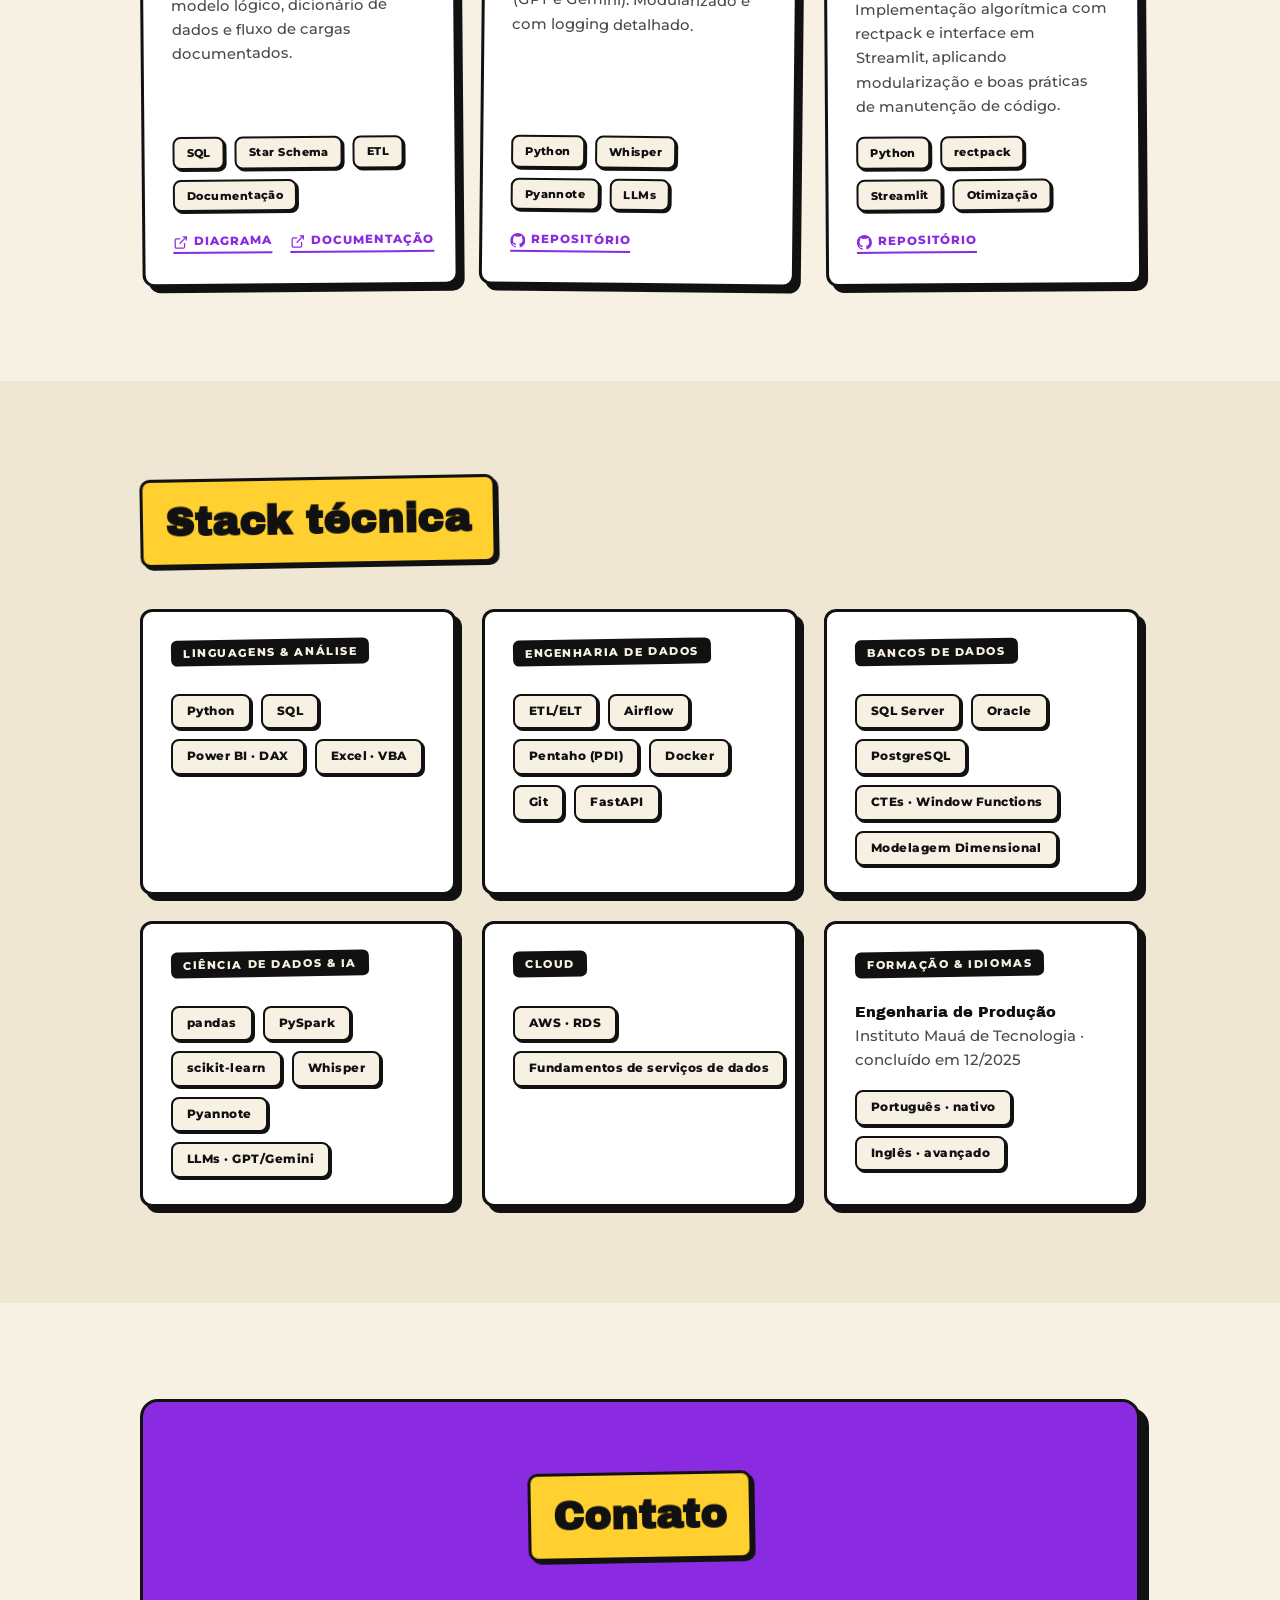
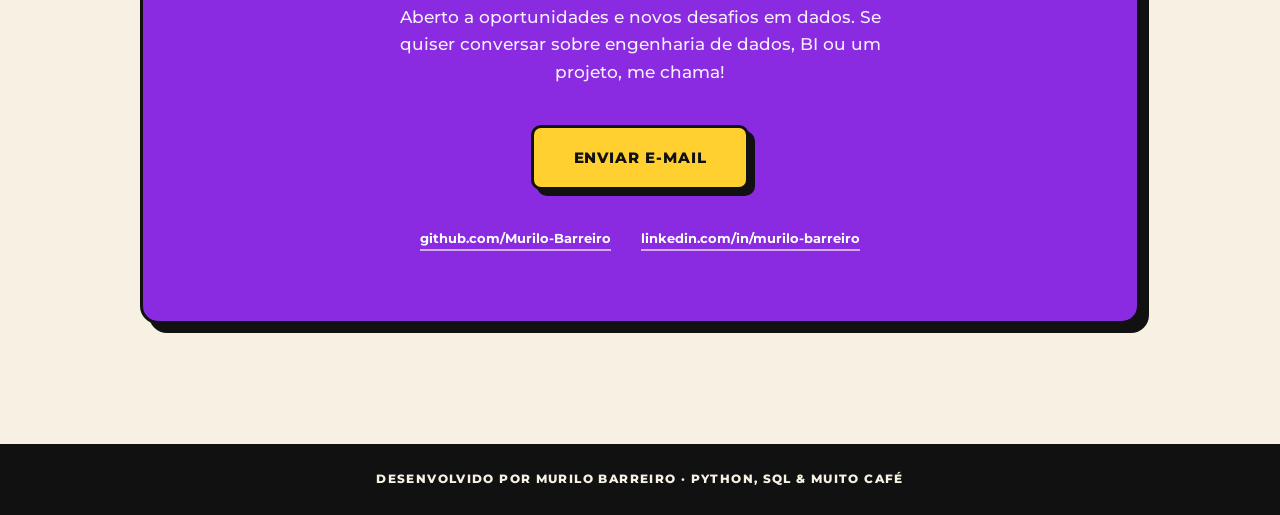
==== commit a42644d1: "Layout neobrutalismo: creme, bordas pretas 3px, sombras duras e cores chapadas Archivo Black com tex" ====
--- a/index.html
+++ b/index.html
@@ -10,7 +10,7 @@
   <meta property="og:type" content="website" />
   <link rel="preconnect" href="https://fonts.googleapis.com" />
   <link rel="preconnect" href="https://fonts.gstatic.com" crossorigin />
-  <link href="https://fonts.googleapis.com/css2?family=Montserrat:wght@400;500;600;700;800&display=swap" rel="stylesheet" />
+  <link href="https://fonts.googleapis.com/css2?family=Archivo+Black&family=Montserrat:wght@400;500;600;700;800&display=swap" rel="stylesheet" />
   <link rel="stylesheet" href="css/styles.css" />
   <link rel="icon" href="data:image/svg+xml,<svg xmlns='http://www.w3.org/2000/svg' viewBox='0 0 100 100'><text y='0.9em' font-size='90'>📊</text></svg>" />
 </head>
@@ -40,33 +40,24 @@
     </div>
   </header>
 
-  <!-- ============ HERO — bento ============ -->
+  <!-- ============ HERO ============ -->
   <section class="hero" id="home">
-    <div class="hero__grid">
-
-      <div class="tile tile--intro">
-        <p class="hero__hello" data-i18n="hero.hello">Olá, eu sou</p>
-        <h1 class="hero__name">Murilo Barreiro<span class="accent">.</span></h1>
-        <p class="hero__roles" data-i18n="hero.roles">Engenharia de Dados · BI · Ciência de Dados</p>
-        <p class="hero__tagline" data-i18n="hero.tagline">
-          Transformo dados brutos em decisões: pipelines ETL/ELT, modelagem dimensional,
-          BI e IA aplicada no mercado financeiro.
-        </p>
-        <div class="hero__cta">
-          <a href="#projetos" class="btn btn--primary" data-i18n="hero.ctaProjects">Ver projetos</a>
-          <a href="assets/cv/Murilo-Barreiro-CV-PT.pdf" class="btn btn--ghost" id="cvLink" download>
-            <svg viewBox="0 0 24 24" width="16" height="16" fill="none" stroke="currentColor" stroke-width="2"><path d="M21 15v4a2 2 0 0 1-2 2H5a2 2 0 0 1-2-2v-4M7 10l5 5 5-5M12 15V3"/></svg>
-            <span data-i18n="hero.ctaCv">Baixar CV</span>
-          </a>
-        </div>
-      </div>
-
-      <div class="tile tile--brand">
-        <span class="brand__mark">MB<span class="brand__dot">.</span></span>
-        <span class="brand__sub">Data · BI · AI</span>
-      </div>
-
-      <div class="tile tile--social">
+    <div class="hero__content">
+      <p class="hero__hello" data-i18n="hero.hello">Olá, eu sou</p>
+      <h1 class="hero__name">Murilo Barreiro<span class="accent">.</span></h1>
+      <p class="hero__roles" data-i18n="hero.roles">Engenharia de Dados · BI · Ciência de Dados</p>
+      <p class="hero__tagline" data-i18n="hero.tagline">
+        Transformo dados brutos em decisões: pipelines ETL/ELT, modelagem dimensional,
+        BI e IA aplicada no mercado financeiro.
+      </p>
+      <div class="hero__cta">
+        <a href="#projetos" class="btn btn--primary" data-i18n="hero.ctaProjects">Ver projetos</a>
+        <a href="assets/cv/Murilo-Barreiro-CV-PT.pdf" class="btn btn--ghost" id="cvLink" download>
+          <svg viewBox="0 0 24 24" width="16" height="16" fill="none" stroke="currentColor" stroke-width="2"><path d="M21 15v4a2 2 0 0 1-2 2H5a2 2 0 0 1-2-2v-4M7 10l5 5 5-5M12 15V3"/></svg>
+          <span data-i18n="hero.ctaCv">Baixar CV</span>
+        </a>
+      </div>
+      <div class="hero__social">
         <a href="https://github.com/Murilo-Barreiro" target="_blank" rel="noopener" aria-label="GitHub">
           <svg viewBox="0 0 24 24" width="22" height="22" fill="currentColor"><path d="M12 .3a12 12 0 0 0-3.8 23.4c.6.1.8-.3.8-.6v-2c-3.3.7-4-1.6-4-1.6-.6-1.4-1.4-1.8-1.4-1.8-1-.7.1-.7.1-.7 1.2 0 1.9 1.2 1.9 1.2 1 1.8 2.8 1.3 3.5 1 0-.8.4-1.3.7-1.6-2.7-.3-5.5-1.3-5.5-6 0-1.2.5-2.3 1.3-3.1-.2-.4-.6-1.6.1-3.2 0 0 1-.3 3.4 1.2a11.5 11.5 0 0 1 6 0c2.3-1.5 3.3-1.2 3.3-1.2.7 1.6.3 2.8.1 3.2.8.8 1.3 1.9 1.3 3.2 0 4.6-2.8 5.6-5.5 5.9.5.4.9 1 .9 2.2v3.3c0 .3.1.7.8.6A12 12 0 0 0 12 .3"/></svg>
         </a>
@@ -77,31 +68,23 @@
           <svg viewBox="0 0 24 24" width="22" height="22" fill="none" stroke="currentColor" stroke-width="2"><rect x="2" y="4" width="20" height="16" rx="2"/><path d="m2 7 10 7L22 7"/></svg>
         </a>
       </div>
-
-      <div class="tile tile--loc">
-        <svg viewBox="0 0 24 24" width="18" height="18" fill="none" stroke="currentColor" stroke-width="2"><path d="M21 10c0 7-9 13-9 13S3 17 3 10a9 9 0 0 1 18 0z"/><circle cx="12" cy="10" r="3"/></svg>
-        <span>São Paulo, Brasil</span>
-      </div>
-
-      <div class="tile tile--stat">
-        <span class="stat__value" data-count="3">0</span><span class="stat__plus">+</span>
-        <span class="stat__label" data-i18n="about.stat1">anos em dados</span>
-      </div>
-      <div class="tile tile--stat">
-        <span class="stat__value" data-count="2">0</span>
-        <span class="stat__label" data-i18n="about.stat2">empresas do mercado financeiro</span>
-      </div>
-      <div class="tile tile--stat">
-        <span class="stat__value" data-count="3">0</span>
-        <span class="stat__label" data-i18n="about.stat3">projetos publicados</span>
-      </div>
-      <div class="tile tile--stat">
-        <span class="stat__value" data-count="15">0</span><span class="stat__plus">+</span>
-        <span class="stat__label" data-i18n="about.stat4">tecnologias na stack</span>
-      </div>
-
+      <div class="hero__location mono">
+        <svg viewBox="0 0 24 24" width="14" height="14" fill="none" stroke="currentColor" stroke-width="2"><path d="M21 10c0 7-9 13-9 13S3 17 3 10a9 9 0 0 1 18 0z"/><circle cx="12" cy="10" r="3"/></svg>
+        São Paulo, Brasil
+      </div>
     </div>
+    <a href="#sobre" class="hero__scroll" aria-label="Rolar para baixo">
+      <svg viewBox="0 0 24 24" width="24" height="24" fill="none" stroke="currentColor" stroke-width="2"><path d="M12 5v14M19 12l-7 7-7-7"/></svg>
+    </a>
   </section>
+
+  <!-- ============ MARQUEE ============ -->
+  <div class="marquee" aria-hidden="true">
+    <div class="marquee__track">
+      <span>Python ✦ SQL ✦ Airflow ✦ Pentaho ✦ Power BI ✦ Docker ✦ PostgreSQL ✦ PySpark ✦ FastAPI ✦ Star Schema ✦ LLMs ✦&nbsp;</span>
+      <span>Python ✦ SQL ✦ Airflow ✦ Pentaho ✦ Power BI ✦ Docker ✦ PostgreSQL ✦ PySpark ✦ FastAPI ✦ Star Schema ✦ LLMs ✦&nbsp;</span>
+    </div>
+  </div>
 
   <main>
     <!-- ============ SOBRE ============ -->
@@ -109,7 +92,7 @@
       <div class="section__inner reveal">
         <h2 class="section__title" data-i18n="about.title">Sobre mim</h2>
         <div class="about">
-          <div class="about__text tile">
+          <div class="about__text">
             <p data-i18n="about.p1">
               Sou profissional de dados com atuação no mercado financeiro, na ponte entre
               engenharia de dados e áreas de negócio. Construo e orquestro pipelines ETL/ELT
@@ -122,6 +105,24 @@
               diarização de áudio a geração de documentos com LLMs. Minha vivência inclui
               corretora e gestora de recursos: fundos, FIDCs e controladoria.
             </p>
+          </div>
+          <div class="about__stats">
+            <div class="stat">
+              <span class="stat__value mono" data-count="3">0</span><span class="stat__plus mono">+</span>
+              <span class="stat__label" data-i18n="about.stat1">anos em dados</span>
+            </div>
+            <div class="stat">
+              <span class="stat__value mono" data-count="2">0</span>
+              <span class="stat__label" data-i18n="about.stat2">empresas do mercado financeiro</span>
+            </div>
+            <div class="stat">
+              <span class="stat__value mono" data-count="3">0</span>
+              <span class="stat__label" data-i18n="about.stat3">projetos publicados</span>
+            </div>
+            <div class="stat">
+              <span class="stat__value mono" data-count="15">0</span><span class="stat__plus mono">+</span>
+              <span class="stat__label" data-i18n="about.stat4">tecnologias na stack</span>
+            </div>
           </div>
         </div>
       </div>
--- a/css/styles.css
+++ b/css/styles.css
@@ -1,18 +1,21 @@
-/* ============ TOKENS — bento: cinza-claro, tiles brancos, roxo em gradiente ============ */
+/* ============ TOKENS — neobrutalismo: creme, tinta preta e cores chapadas ============ */
 :root {
-  --bg: #f1f1f4;
-  --tile: #ffffff;
-  --tile-border: rgba(0, 0, 0, 0.055);
-  --text: #131316;
-  --text-dim: #6e6e73;
-  --accent: #7c3aed;
-  --accent-soft: rgba(124, 58, 237, 0.1);
-  --gradient: linear-gradient(135deg, #6d28d9, #a855f7 60%, #c084fc);
-  --shadow: 0 1px 2px rgba(0, 0, 0, 0.04), 0 8px 24px rgba(0, 0, 0, 0.05);
-  --shadow-lift: 0 2px 4px rgba(0, 0, 0, 0.05), 0 18px 44px rgba(0, 0, 0, 0.1);
-  --nav-h: 64px;
-  --radius: 24px;
+  --bg: #f7f1e3;
+  --panel: #ffffff;
+  --ink: #111111;
+  --ink-soft: #4a4a44;
+  --accent: #8a2be2;
+  --yellow: #ffd02f;
+  --pink: #ff90e8;
+  --green: #2fd97b;
+  --border: 3px solid var(--ink);
+  --shadow: 6px 6px 0 var(--ink);
+  --shadow-sm: 3px 3px 0 var(--ink);
+  --shadow-lg: 9px 9px 0 var(--ink);
+  --nav-h: 66px;
+  --radius: 12px;
   --font: "Montserrat", system-ui, sans-serif;
+  --display: "Archivo Black", var(--font);
 }
 
 * { margin: 0; padding: 0; box-sizing: border-box; }
@@ -21,7 +24,7 @@
 
 body {
   background: var(--bg);
-  color: var(--text);
+  color: var(--ink);
   font-family: var(--font);
   line-height: 1.65;
   -webkit-font-smoothing: antialiased;
@@ -33,17 +36,7 @@
 
 a { color: inherit; text-decoration: none; }
 
-::selection { background: rgba(124, 58, 237, 0.22); }
-
-/* ============ TILE (bloco base do bento) ============ */
-.tile {
-  background: var(--tile);
-  border: 1px solid var(--tile-border);
-  border-radius: var(--radius);
-  box-shadow: var(--shadow);
-  transition: transform 0.25s ease, box-shadow 0.25s ease;
-}
-.tile:hover { transform: translateY(-4px); box-shadow: var(--shadow-lift); }
+::selection { background: var(--yellow); }
 
 /* ============ NAV ============ */
 .nav {
@@ -51,15 +44,13 @@
   inset: 0 0 auto 0;
   height: var(--nav-h);
   z-index: 100;
-  backdrop-filter: blur(18px) saturate(1.4);
-  background: rgba(241, 241, 244, 0.78);
-  border-bottom: 1px solid transparent;
-  transition: border-color 0.3s;
-}
-.nav.is-scrolled { border-bottom-color: rgba(0, 0, 0, 0.07); }
+  background: var(--bg);
+  border-bottom: var(--border);
+}
+.nav.is-scrolled { box-shadow: 0 4px 0 rgba(17, 17, 17, 0.12); }
 
 .nav__inner {
-  max-width: 1120px;
+  max-width: 1100px;
   margin: 0 auto;
   height: 100%;
   padding: 0 24px;
@@ -69,341 +60,437 @@
   gap: 16px;
 }
 
-.nav__logo { font-weight: 800; font-size: 1.2rem; letter-spacing: -0.02em; }
+.nav__logo {
+  font-family: var(--display);
+  font-size: 1.1rem;
+  background: var(--yellow);
+  border: var(--border);
+  box-shadow: var(--shadow-sm);
+  border-radius: 8px;
+  padding: 4px 12px;
+  transform: rotate(-2deg);
+  transition: transform 0.2s;
+}
+.nav__logo:hover { transform: rotate(2deg) scale(1.05); }
 .nav__logo-dot { color: var(--accent); }
 
 .nav__links {
   display: flex;
-  gap: 28px;
-  font-size: 0.88rem;
-  font-weight: 600;
-  color: var(--text-dim);
-}
-.nav__links a { transition: color 0.2s; }
-.nav__links a:hover, .nav__links a.is-active { color: var(--accent); }
+  gap: 24px;
+  font-size: 0.8rem;
+  font-weight: 700;
+  letter-spacing: 0.06em;
+  text-transform: uppercase;
+}
+.nav__links a { padding: 3px 6px; border-radius: 6px; transition: background 0.15s, color 0.15s; }
+.nav__links a:hover, .nav__links a.is-active { background: var(--ink); color: var(--bg); }
 
 .nav__actions { display: flex; align-items: center; gap: 14px; }
 
 .lang-toggle {
-  background: #fff;
-  border: 1px solid var(--tile-border);
-  border-radius: 999px;
-  padding: 7px 15px;
+  background: var(--panel);
+  border: var(--border);
+  border-radius: 8px;
+  box-shadow: var(--shadow-sm);
+  padding: 5px 13px;
   font-family: var(--font);
-  font-size: 0.76rem;
-  font-weight: 700;
-  color: var(--text-dim);
+  font-size: 0.74rem;
+  font-weight: 800;
+  color: var(--ink-soft);
   cursor: pointer;
-  box-shadow: var(--shadow);
-  transition: transform 0.2s;
-}
-.lang-toggle:hover { transform: translateY(-1px); }
+  transition: transform 0.15s, box-shadow 0.15s;
+}
+.lang-toggle:hover { transform: translate(-1px, -1px); box-shadow: 4px 4px 0 var(--ink); }
+.lang-toggle:active { transform: translate(2px, 2px); box-shadow: 1px 1px 0 var(--ink); }
 .lang-toggle__opt.is-active { color: var(--accent); }
-.lang-toggle__sep { margin: 0 4px; opacity: 0.35; }
+.lang-toggle__sep { margin: 0 4px; opacity: 0.4; }
 
 .nav__burger { display: none; background: none; border: none; cursor: pointer; padding: 6px; }
 .nav__burger span {
   display: block;
-  width: 22px;
-  height: 2px;
-  background: var(--text);
+  width: 24px;
+  height: 3px;
+  background: var(--ink);
   margin: 5px 0;
-  border-radius: 2px;
   transition: transform 0.25s, opacity 0.25s;
 }
-.nav__burger.is-open span:nth-child(1) { transform: translateY(7px) rotate(45deg); }
+.nav__burger.is-open span:nth-child(1) { transform: translateY(8px) rotate(45deg); }
 .nav__burger.is-open span:nth-child(2) { opacity: 0; }
-.nav__burger.is-open span:nth-child(3) { transform: translateY(-7px) rotate(-45deg); }
-
-/* ============ HERO — bento grid ============ */
+.nav__burger.is-open span:nth-child(3) { transform: translateY(-8px) rotate(-45deg); }
+
+/* ============ HERO ============ */
 .hero {
-  min-height: 100svh;
-  display: flex;
-  align-items: center;
-  padding: calc(var(--nav-h) + 36px) 24px 60px;
-}
-
-.hero__grid {
-  max-width: 1120px;
-  margin: 0 auto;
-  width: 100%;
-  display: grid;
-  grid-template-columns: repeat(4, 1fr);
-  gap: 16px;
+  min-height: calc(100svh - 46px);
+  display: flex;
+  align-items: center;
+  justify-content: center;
+  position: relative;
+  padding: calc(var(--nav-h) + 40px) 24px 90px;
+  background-image: radial-gradient(rgba(17, 17, 17, 0.14) 1.5px, transparent 1.5px);
+  background-size: 26px 26px;
+}
+
+.hero__content {
+  position: relative;
+  max-width: 860px;
+  text-align: center;
   animation: fadeUp 0.8s ease both;
 }
 
-.tile--intro {
-  grid-column: 1 / 3;
-  grid-row: 1 / 3;
-  padding: 44px 42px;
-  display: flex;
-  flex-direction: column;
-  justify-content: center;
-}
-
 .hero__hello {
-  color: var(--accent);
-  font-size: 0.76rem;
-  font-weight: 700;
-  letter-spacing: 0.2em;
-  text-transform: uppercase;
-  margin-bottom: 14px;
+  display: inline-block;
+  background: var(--pink);
+  border: var(--border);
+  border-radius: 8px;
+  box-shadow: var(--shadow-sm);
+  padding: 5px 16px;
+  font-size: 0.78rem;
+  font-weight: 800;
+  letter-spacing: 0.14em;
+  text-transform: uppercase;
+  transform: rotate(-1.5deg);
+  margin-bottom: 26px;
 }
 
 .hero__name {
-  font-size: clamp(2.1rem, 4.4vw, 3.2rem);
-  font-weight: 800;
-  letter-spacing: -0.03em;
-  line-height: 1.08;
-}
-
-.hero__roles { font-size: 1rem; font-weight: 600; color: var(--text-dim); margin-top: 12px; }
-
-.hero__tagline { color: var(--text-dim); margin-top: 16px; font-size: 0.96rem; }
-
-.hero__cta { display: flex; gap: 12px; margin-top: 30px; flex-wrap: wrap; }
+  font-family: var(--display);
+  font-size: clamp(2.5rem, 7.5vw, 4.8rem);
+  line-height: 1.05;
+  letter-spacing: -0.01em;
+  text-shadow: 4px 4px 0 var(--yellow);
+}
+
+.hero__roles {
+  display: inline-block;
+  margin-top: 26px;
+  background: var(--panel);
+  border: var(--border);
+  border-radius: 8px;
+  box-shadow: var(--shadow-sm);
+  padding: 8px 18px;
+  font-size: clamp(0.82rem, 2vw, 1rem);
+  font-weight: 800;
+  letter-spacing: 0.06em;
+  text-transform: uppercase;
+  transform: rotate(0.8deg);
+}
+
+.hero__tagline {
+  color: var(--ink-soft);
+  max-width: 560px;
+  margin: 24px auto 0;
+  font-size: 1.02rem;
+  font-weight: 500;
+}
+
+.hero__cta { display: flex; gap: 16px; justify-content: center; margin-top: 38px; flex-wrap: wrap; }
 
 .btn {
   display: inline-flex;
   align-items: center;
   gap: 8px;
-  padding: 13px 28px;
-  border-radius: 999px;
+  padding: 14px 30px;
+  border-radius: 10px;
+  border: var(--border);
+  box-shadow: var(--shadow);
+  font-weight: 800;
+  font-size: 0.86rem;
+  letter-spacing: 0.06em;
+  text-transform: uppercase;
+  transition: transform 0.15s, box-shadow 0.15s;
+}
+.btn:hover { transform: translate(-2px, -2px); box-shadow: 8px 8px 0 var(--ink); }
+.btn:active { transform: translate(4px, 4px); box-shadow: 1px 1px 0 var(--ink); }
+.btn--primary { background: var(--accent); color: #fff; }
+.btn--ghost { background: var(--panel); color: var(--ink); }
+.btn--lg { padding: 17px 40px; font-size: 0.95rem; }
+
+.hero__social { display: flex; gap: 16px; justify-content: center; margin-top: 38px; }
+.hero__social a {
+  display: flex;
+  align-items: center;
+  justify-content: center;
+  width: 46px;
+  height: 46px;
+  background: var(--panel);
+  border: var(--border);
+  border-radius: 10px;
+  box-shadow: var(--shadow-sm);
+  transition: transform 0.15s, box-shadow 0.15s, background 0.15s;
+}
+.hero__social a:hover { transform: translate(-2px, -2px) rotate(-3deg); box-shadow: 5px 5px 0 var(--ink); background: var(--yellow); }
+
+.hero__location {
+  display: flex;
+  align-items: center;
+  justify-content: center;
+  gap: 6px;
+  margin-top: 28px;
+  font-size: 0.8rem;
   font-weight: 700;
-  font-size: 0.88rem;
-  transition: transform 0.2s, box-shadow 0.2s, opacity 0.2s;
-}
-.btn:hover { transform: scale(1.04); }
-.btn:active { transform: scale(0.98); }
-.btn--primary { background: var(--gradient); color: #fff; box-shadow: 0 8px 22px rgba(124, 58, 237, 0.35); }
-.btn--ghost { background: #f1f1f4; color: var(--text); }
-.btn--lg { padding: 16px 40px; font-size: 0.98rem; }
-
-.tile--brand {
-  grid-column: 3 / 5;
-  grid-row: 1;
-  background: var(--gradient);
-  border: none;
-  min-height: 190px;
-  display: flex;
-  flex-direction: column;
-  align-items: center;
-  justify-content: center;
-  gap: 4px;
-  color: #fff;
+  color: var(--ink-soft);
+}
+
+.hero__scroll {
+  position: absolute;
+  bottom: 22px;
+  left: 50%;
+  transform: translateX(-50%);
+  color: var(--ink);
+  animation: bounce 2.2s infinite;
+}
+
+/* ============ MARQUEE ============ */
+.marquee {
+  background: var(--ink);
+  color: var(--bg);
+  border-top: var(--border);
+  border-bottom: var(--border);
   overflow: hidden;
-  position: relative;
-}
-.tile--brand::after {
-  content: "";
-  position: absolute;
-  width: 220px;
-  height: 220px;
-  border-radius: 50%;
-  background: rgba(255, 255, 255, 0.12);
-  top: -110px;
-  right: -60px;
-}
-.brand__mark { font-size: 3.4rem; font-weight: 800; letter-spacing: -0.04em; line-height: 1; }
-.brand__dot { color: #fde047; }
-.brand__sub { font-size: 0.78rem; font-weight: 700; letter-spacing: 0.24em; text-transform: uppercase; opacity: 0.85; }
-
-.tile--social {
-  grid-column: 3;
-  grid-row: 2;
-  display: flex;
-  align-items: center;
-  justify-content: center;
-  gap: 26px;
-  min-height: 96px;
-}
-.tile--social a { color: var(--text-dim); transition: color 0.2s, transform 0.2s; }
-.tile--social a:hover { color: var(--accent); transform: translateY(-3px); }
-
-.tile--loc {
-  grid-column: 4;
-  grid-row: 2;
-  display: flex;
-  align-items: center;
-  justify-content: center;
-  gap: 8px;
-  font-size: 0.82rem;
-  font-weight: 600;
-  color: var(--text-dim);
-}
-.tile--loc svg { color: var(--accent); flex-shrink: 0; }
-
-.tile--stat { padding: 22px 16px; text-align: center; }
-.stat__value, .stat__plus {
-  font-size: 2.1rem;
-  font-weight: 800;
-  letter-spacing: -0.02em;
-  background: var(--gradient);
-  -webkit-background-clip: text;
-  background-clip: text;
-  color: transparent;
-}
-.stat__label { display: block; font-size: 0.74rem; font-weight: 600; color: var(--text-dim); margin-top: 4px; }
+  padding: 12px 0;
+}
+.marquee__track {
+  display: inline-flex;
+  white-space: nowrap;
+  animation: marquee 22s linear infinite;
+}
+.marquee__track span {
+  font-family: var(--display);
+  font-size: 0.95rem;
+  letter-spacing: 0.08em;
+  text-transform: uppercase;
+}
+.marquee:hover .marquee__track { animation-play-state: paused; }
+
+@keyframes marquee {
+  from { transform: translateX(0); }
+  to { transform: translateX(-50%); }
+}
 
 /* ============ SECTIONS ============ */
-.section { padding: 70px 24px; }
-.section__inner { max-width: 1120px; margin: 0 auto; }
+.section { padding: 96px 24px; }
+.section:nth-of-type(even) { background: #efe7d3; }
+.section__inner { max-width: 1000px; margin: 0 auto; }
 
 .section__title {
-  font-size: clamp(1.6rem, 4vw, 2.1rem);
-  font-weight: 800;
-  letter-spacing: -0.025em;
-  margin-bottom: 30px;
-}
-.section__title--center { text-align: center; }
+  font-family: var(--display);
+  font-size: clamp(1.7rem, 4.5vw, 2.5rem);
+  margin-bottom: 44px;
+  display: inline-block;
+  background: var(--yellow);
+  border: var(--border);
+  border-radius: 10px;
+  box-shadow: var(--shadow-sm);
+  padding: 8px 22px;
+  transform: rotate(-1deg);
+}
+.section__title--center { display: block; width: fit-content; margin-left: auto; margin-right: auto; text-align: center; }
 
 .card {
-  background: var(--tile);
-  border: 1px solid var(--tile-border);
+  background: var(--panel);
+  border: var(--border);
   border-radius: var(--radius);
   box-shadow: var(--shadow);
-  transition: transform 0.25s ease, box-shadow 0.25s ease;
-}
-.card:hover { transform: translateY(-4px); box-shadow: var(--shadow-lift); }
+  transition: transform 0.18s ease, box-shadow 0.18s ease;
+}
+.card:hover { transform: translate(-3px, -3px); box-shadow: var(--shadow-lg); }
 
 /* ============ SOBRE ============ */
-.about__text { padding: 38px 40px; }
-.about__text p { color: var(--text-dim); margin-bottom: 16px; font-size: 1rem; }
+.about { display: grid; grid-template-columns: 1.5fr 1fr; gap: 48px; align-items: start; }
+.about__text p { color: var(--ink-soft); margin-bottom: 18px; font-size: 1.02rem; font-weight: 500; }
 .about__text p:last-child { margin-bottom: 0; }
 
+.about__stats { display: grid; grid-template-columns: 1fr 1fr; gap: 16px; }
+.stat {
+  border: var(--border);
+  border-radius: var(--radius);
+  box-shadow: var(--shadow-sm);
+  padding: 20px 14px;
+  text-align: center;
+  transition: transform 0.18s;
+}
+.stat:hover { transform: rotate(-2deg) scale(1.04); }
+.stat:nth-child(1) { background: var(--yellow); }
+.stat:nth-child(2) { background: var(--pink); }
+.stat:nth-child(3) { background: var(--green); }
+.stat:nth-child(4) { background: var(--accent); color: #fff; }
+.stat:nth-child(4) .stat__label { color: rgba(255, 255, 255, 0.85); }
+.stat__value, .stat__plus { font-family: var(--display); font-size: 1.9rem; }
+.stat__label {
+  display: block;
+  font-size: 0.68rem;
+  font-weight: 800;
+  letter-spacing: 0.08em;
+  text-transform: uppercase;
+  color: var(--ink-soft);
+  margin-top: 6px;
+}
+
 /* ============ TIMELINE ============ */
-.timeline { display: grid; gap: 16px; }
+.timeline { position: relative; padding-left: 0; display: grid; gap: 30px; }
 .timeline::before { content: none; }
 .timeline__item { position: relative; margin: 0; }
 .timeline__marker { display: none; }
 
-.timeline__card { padding: 30px 34px; }
+.timeline__card { padding: 30px 32px; position: relative; }
 
 .timeline__period {
+  position: absolute;
+  top: -14px;
+  right: 22px;
+  background: var(--ink);
+  color: var(--yellow);
+  border-radius: 8px;
+  padding: 4px 14px;
+  font-size: 0.7rem;
+  font-weight: 800;
+  letter-spacing: 0.12em;
+  text-transform: uppercase;
+  transform: rotate(1.5deg);
+}
+.timeline__role { font-family: var(--display); font-size: 1.25rem; margin-top: 4px; }
+.timeline__company {
+  color: var(--accent);
+  font-weight: 800;
+  font-size: 0.9rem;
+  letter-spacing: 0.04em;
+  text-transform: uppercase;
+  margin-bottom: 16px;
+}
+
+.timeline__list { list-style: none; }
+.timeline__list li {
+  color: var(--ink-soft);
+  font-size: 0.94rem;
+  font-weight: 500;
+  padding-left: 24px;
+  position: relative;
+  margin-bottom: 8px;
+}
+.timeline__list li::before {
+  content: "★";
+  position: absolute;
+  left: 0;
+  color: var(--accent);
+  font-size: 0.8em;
+  top: 0.2em;
+}
+
+/* ============ TAGS ============ */
+.tags { display: flex; flex-wrap: wrap; gap: 10px; margin-top: 18px; }
+.tag {
+  font-size: 0.7rem;
+  font-weight: 800;
+  letter-spacing: 0.04em;
+  padding: 5px 12px;
+  border-radius: 8px;
+  background: var(--bg);
+  border: 2px solid var(--ink);
+  box-shadow: 2px 2px 0 var(--ink);
+  white-space: nowrap;
+  transition: transform 0.15s, background 0.15s;
+}
+.tag:hover { transform: rotate(-2deg); background: var(--yellow); }
+.tags--lg .tag { font-size: 0.74rem; padding: 6px 14px; }
+
+/* ============ PROJETOS ============ */
+.projects { display: grid; grid-template-columns: repeat(auto-fit, minmax(290px, 1fr)); gap: 26px; }
+
+.project { padding: 30px 28px; display: flex; flex-direction: column; }
+.project:nth-child(1) { transform: rotate(-0.5deg); }
+.project:nth-child(2) { transform: rotate(0.6deg); }
+.project:nth-child(3) { transform: rotate(-0.4deg); }
+.project:hover { transform: rotate(0deg) translate(-3px, -3px); box-shadow: var(--shadow-lg); }
+
+.project__icon {
+  color: var(--ink);
+  border: var(--border);
+  box-shadow: var(--shadow-sm);
+  width: 56px;
+  height: 56px;
+  border-radius: 10px;
+  display: flex;
+  align-items: center;
+  justify-content: center;
+  margin-bottom: 22px;
+  transform: rotate(-3deg);
+}
+.project:nth-child(1) .project__icon { background: var(--yellow); }
+.project:nth-child(2) .project__icon { background: var(--pink); }
+.project:nth-child(3) .project__icon { background: var(--green); }
+
+.project__name { font-family: var(--display); font-size: 1.08rem; margin-bottom: 12px; }
+.project__desc { color: var(--ink-soft); font-size: 0.92rem; font-weight: 500; flex: 1; }
+
+.project__links { display: flex; gap: 18px; margin-top: 20px; }
+.project__links a {
+  display: inline-flex;
+  align-items: center;
+  gap: 6px;
+  font-size: 0.74rem;
+  font-weight: 800;
+  letter-spacing: 0.08em;
+  text-transform: uppercase;
+  color: var(--accent);
+  border-bottom: 2px solid var(--accent);
+  transition: background 0.15s, color 0.15s;
+}
+.project__links a:hover { background: var(--accent); color: #fff; }
+
+/* ============ STACK ============ */
+.stack { display: grid; grid-template-columns: repeat(auto-fit, minmax(290px, 1fr)); gap: 26px; }
+.stack__group { padding: 26px 28px; }
+.stack__name {
   display: inline-block;
   font-size: 0.7rem;
-  font-weight: 700;
-  letter-spacing: 0.08em;
-  text-transform: uppercase;
-  color: var(--accent);
-  background: var(--accent-soft);
-  padding: 5px 12px;
-  border-radius: 999px;
-}
-.timeline__role { font-size: 1.2rem; font-weight: 800; letter-spacing: -0.015em; margin-top: 12px; }
-.timeline__company { color: var(--text-dim); font-weight: 600; font-size: 0.9rem; margin-bottom: 14px; }
-
-.timeline__list { list-style: none; }
-.timeline__list li {
-  color: var(--text-dim);
-  font-size: 0.92rem;
-  padding-left: 20px;
-  position: relative;
-  margin-bottom: 8px;
-}
-.timeline__list li::before {
-  content: "";
-  position: absolute;
-  left: 4px;
-  top: 0.62em;
-  width: 5px;
-  height: 5px;
-  border-radius: 50%;
+  font-weight: 800;
+  letter-spacing: 0.14em;
+  text-transform: uppercase;
+  background: var(--ink);
+  color: var(--bg);
+  border-radius: 6px;
+  padding: 4px 12px;
+  margin-bottom: 10px;
+  transform: rotate(-1deg);
+}
+.stack__edu { color: var(--ink-soft); font-size: 0.92rem; font-weight: 500; margin-top: 12px; }
+.stack__edu strong { color: var(--ink); font-family: var(--display); font-weight: 400; }
+
+/* ============ CONTATO ============ */
+.section--contact { text-align: center; padding-bottom: 120px; }
+.section--contact .section__inner {
   background: var(--accent);
-}
-
-/* ============ TAGS ============ */
-.tags { display: flex; flex-wrap: wrap; gap: 8px; margin-top: 18px; }
-.tag {
-  font-size: 0.72rem;
-  font-weight: 700;
-  padding: 6px 13px;
-  border-radius: 999px;
-  background: #f1f1f4;
-  color: #52525b;
-  white-space: nowrap;
-}
-.tags--lg .tag { font-size: 0.78rem; padding: 7px 15px; }
-
-/* ============ PROJETOS ============ */
-.projects { display: grid; grid-template-columns: repeat(auto-fit, minmax(290px, 1fr)); gap: 16px; }
-
-.project { padding: 32px 30px; display: flex; flex-direction: column; }
-
-.project__icon {
+  border: var(--border);
+  border-radius: 18px;
+  box-shadow: var(--shadow-lg);
+  padding: 70px 40px;
   color: #fff;
-  background: var(--gradient);
-  width: 54px;
-  height: 54px;
-  border-radius: 16px;
-  display: flex;
-  align-items: center;
-  justify-content: center;
-  margin-bottom: 20px;
-  box-shadow: 0 8px 20px rgba(124, 58, 237, 0.3);
-}
-.project__name { font-size: 1.1rem; font-weight: 800; letter-spacing: -0.015em; margin-bottom: 10px; }
-.project__desc { color: var(--text-dim); font-size: 0.9rem; flex: 1; }
-
-.project__links { display: flex; gap: 20px; margin-top: 20px; }
-.project__links a {
-  display: inline-flex;
-  align-items: center;
-  gap: 6px;
-  font-size: 0.84rem;
-  font-weight: 700;
-  color: var(--accent);
-  transition: opacity 0.2s;
-}
-.project__links a:hover { opacity: 0.7; }
-
-/* ============ STACK ============ */
-.stack { display: grid; grid-template-columns: repeat(auto-fit, minmax(290px, 1fr)); gap: 16px; }
-.stack__group { padding: 28px 30px; }
-.stack__name {
-  font-size: 0.72rem;
-  font-weight: 700;
-  letter-spacing: 0.16em;
-  text-transform: uppercase;
-  color: var(--accent);
-  margin-bottom: 8px;
-}
-.stack__edu { color: var(--text-dim); font-size: 0.9rem; margin-top: 12px; }
-.stack__edu strong { color: var(--text); font-weight: 700; }
-
-/* ============ CONTATO ============ */
-.section--contact { padding-bottom: 90px; }
-.section--contact .section__inner {
-  background: var(--gradient);
-  border-radius: calc(var(--radius) + 8px);
-  padding: 70px 40px;
-  text-align: center;
-  color: #fff;
-  box-shadow: 0 24px 60px rgba(124, 58, 237, 0.35);
-}
-.section--contact .section__title { color: #fff; }
-.contact__text { color: rgba(255, 255, 255, 0.85); max-width: 520px; margin: 0 auto 34px; font-size: 1.02rem; }
-.section--contact .btn--primary { background: #fff; color: var(--accent); box-shadow: 0 10px 26px rgba(0, 0, 0, 0.2); }
+}
+.section--contact .section__title { background: var(--yellow); color: var(--ink); }
+.contact__text { color: rgba(255, 255, 255, 0.92); max-width: 520px; margin: 0 auto 38px; font-size: 1.05rem; font-weight: 500; }
+.section--contact .btn--primary { background: var(--yellow); color: var(--ink); }
 .contact__links {
   display: flex;
   gap: 30px;
   justify-content: center;
-  margin-top: 36px;
-  font-size: 0.84rem;
-  font-weight: 600;
+  margin-top: 38px;
+  font-size: 0.8rem;
+  font-weight: 700;
   flex-wrap: wrap;
 }
-.contact__links a { color: rgba(255, 255, 255, 0.85); transition: color 0.2s; }
-.contact__links a:hover { color: #fff; }
+.contact__links a { color: #fff; border-bottom: 2px solid rgba(255, 255, 255, 0.6); }
+.contact__links a:hover { border-bottom-color: var(--yellow); color: var(--yellow); }
 
 /* ============ FOOTER ============ */
 .footer {
   text-align: center;
-  padding: 28px;
-  font-size: 0.76rem;
-  font-weight: 600;
-  color: var(--text-dim);
+  padding: 26px;
+  font-size: 0.72rem;
+  font-weight: 800;
+  letter-spacing: 0.12em;
+  text-transform: uppercase;
+  background: var(--ink);
+  color: var(--bg);
 }
 
 /* ============ ANIMAÇÕES ============ */
@@ -414,6 +501,10 @@
   from { opacity: 0; transform: translateY(24px); }
   to { opacity: 1; transform: none; }
 }
+@keyframes bounce {
+  0%, 100% { transform: translate(-50%, 0); }
+  50% { transform: translate(-50%, 8px); }
+}
 
 @media (prefers-reduced-motion: reduce) {
   html { scroll-behavior: auto; }
@@ -421,26 +512,21 @@
 }
 
 /* ============ RESPONSIVO ============ */
-@media (max-width: 900px) {
-  .hero { padding-bottom: 40px; }
-  .hero__grid { grid-template-columns: 1fr 1fr; }
-  .tile--intro { grid-column: 1 / 3; grid-row: auto; padding: 34px 28px; }
-  .tile--brand { grid-column: 1 / 3; grid-row: auto; min-height: 150px; }
-  .tile--social { grid-column: 1; grid-row: auto; }
-  .tile--loc { grid-column: 2; grid-row: auto; padding: 18px; }
+@media (max-width: 820px) {
+  .about { grid-template-columns: 1fr; gap: 36px; }
 
   .nav__burger { display: block; }
   .nav__links {
     position: fixed;
-    top: var(--nav-h);
+    top: calc(var(--nav-h) + 10px);
     right: 12px;
     flex-direction: column;
-    background: #fff;
-    border: 1px solid var(--tile-border);
-    border-radius: 20px;
-    box-shadow: var(--shadow-lift);
-    padding: 24px 40px 24px 28px;
-    gap: 18px;
+    background: var(--panel);
+    border: var(--border);
+    border-radius: var(--radius);
+    box-shadow: var(--shadow);
+    padding: 22px 36px 22px 24px;
+    gap: 14px;
     transform: translateX(130%);
     transition: transform 0.3s ease;
   }
@@ -448,9 +534,9 @@
 }
 
 @media (max-width: 480px) {
-  .section { padding: 54px 16px; }
-  .hero__grid { gap: 12px; }
-  .tile--stat { padding: 18px 10px; }
-  .stat__value, .stat__plus { font-size: 1.7rem; }
+  .section { padding: 72px 18px; }
+  .about__stats { grid-template-columns: 1fr 1fr; gap: 12px; }
   .hero__cta .btn { width: 100%; justify-content: center; }
-}
+  .hero__name { text-shadow: 3px 3px 0 var(--yellow); }
+  .timeline__period { position: static; display: inline-block; margin-bottom: 8px; }
+}
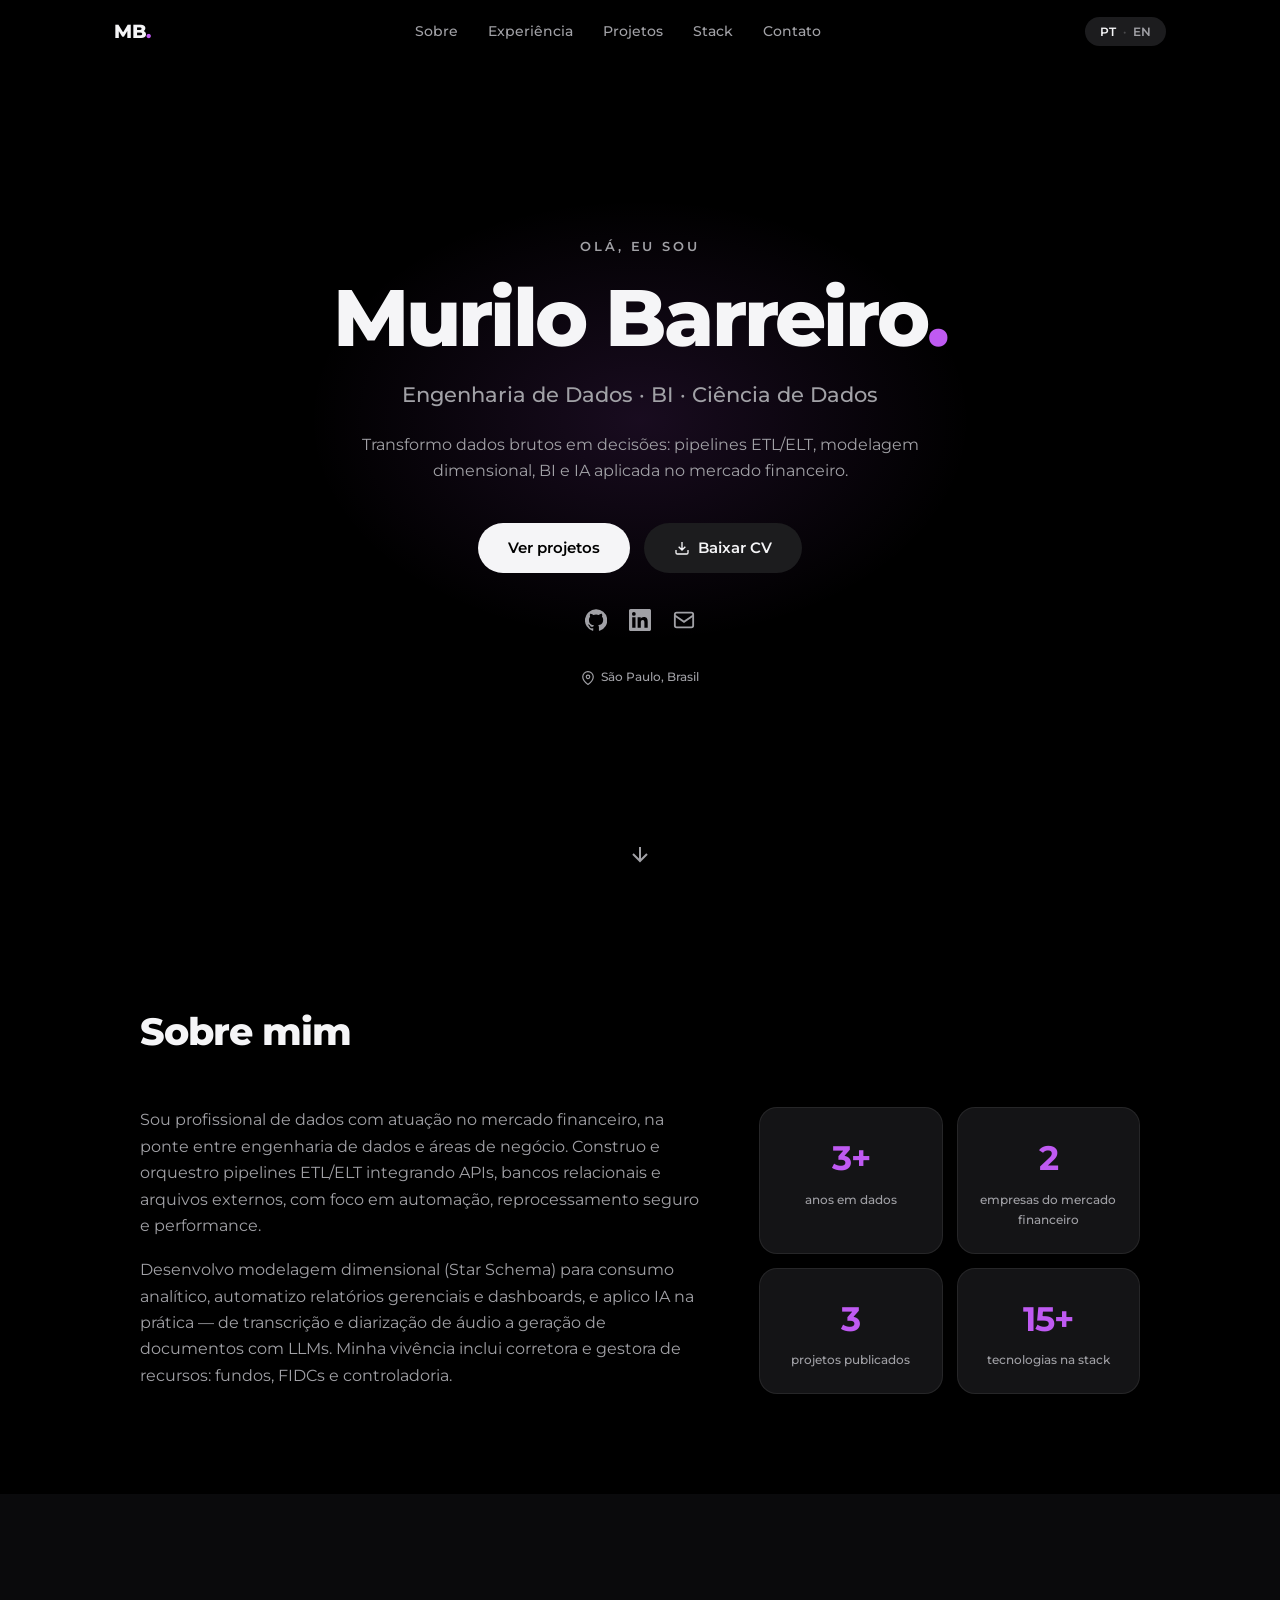
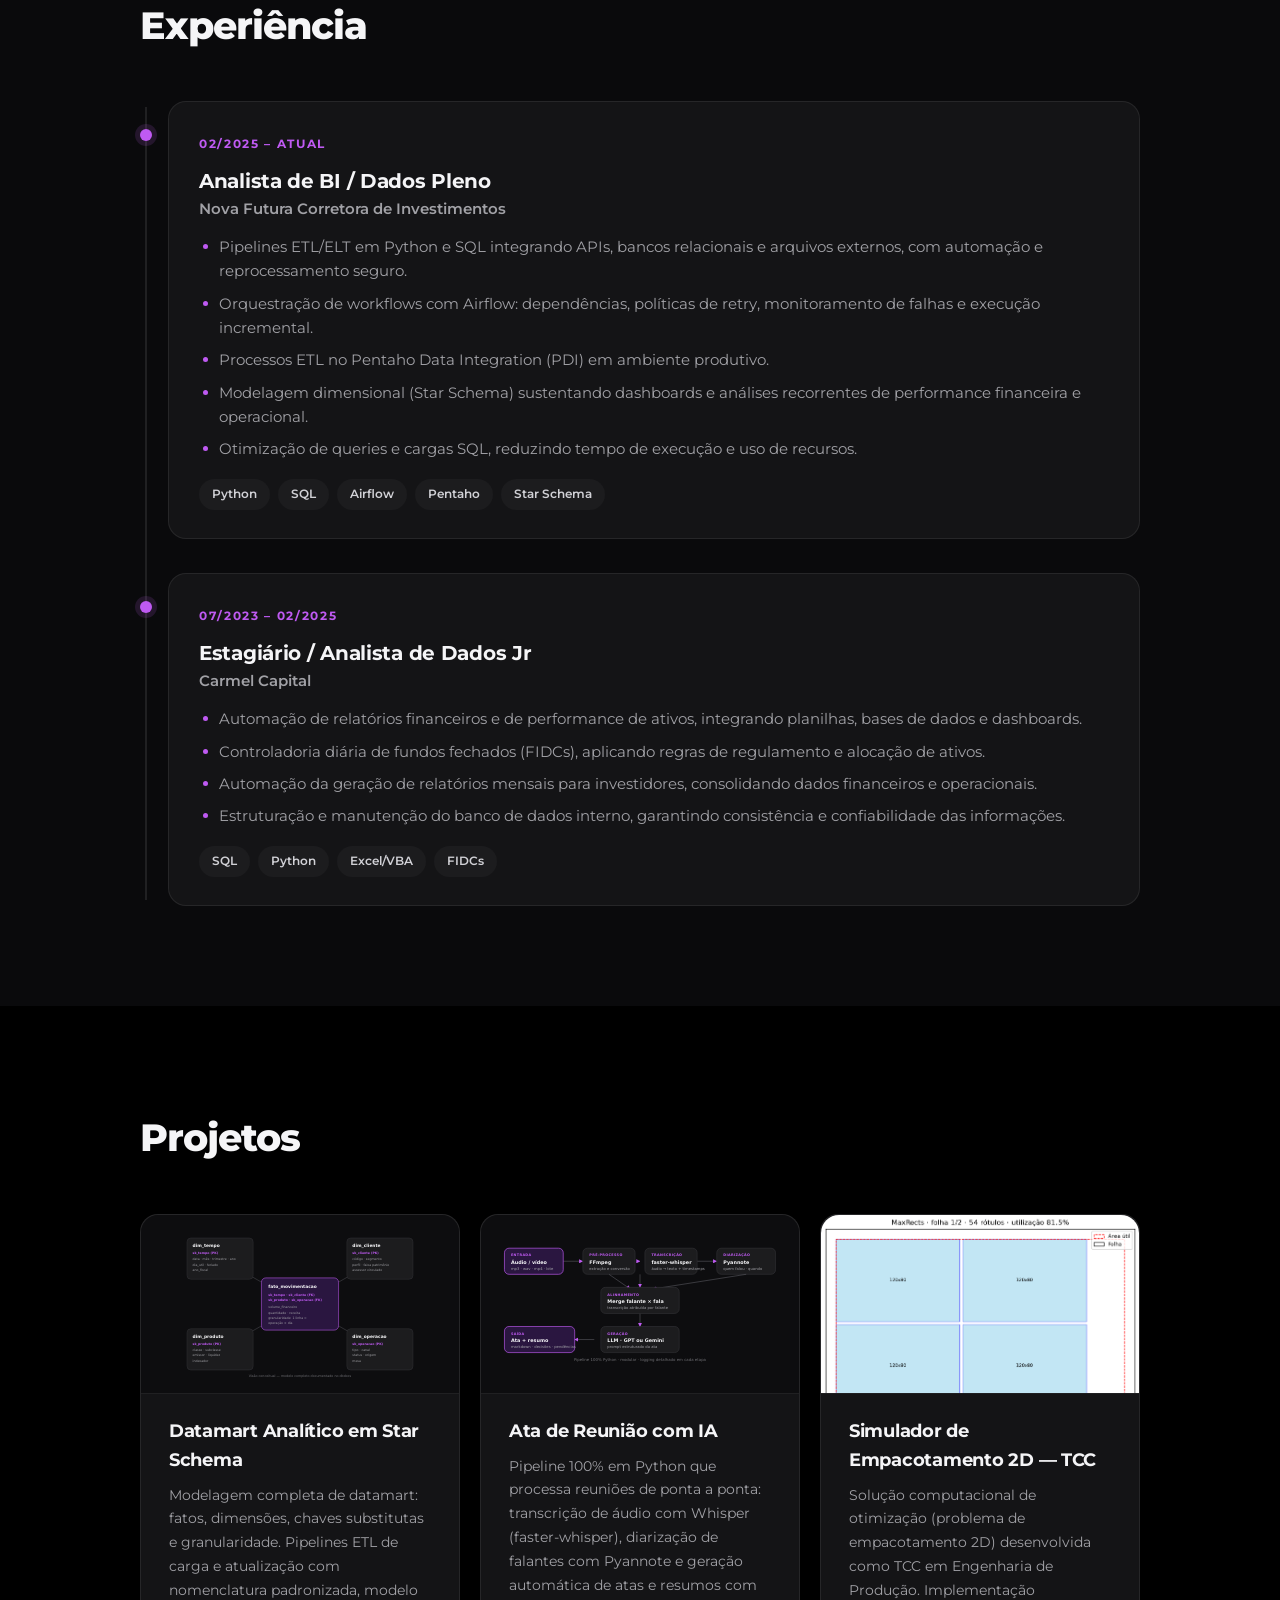
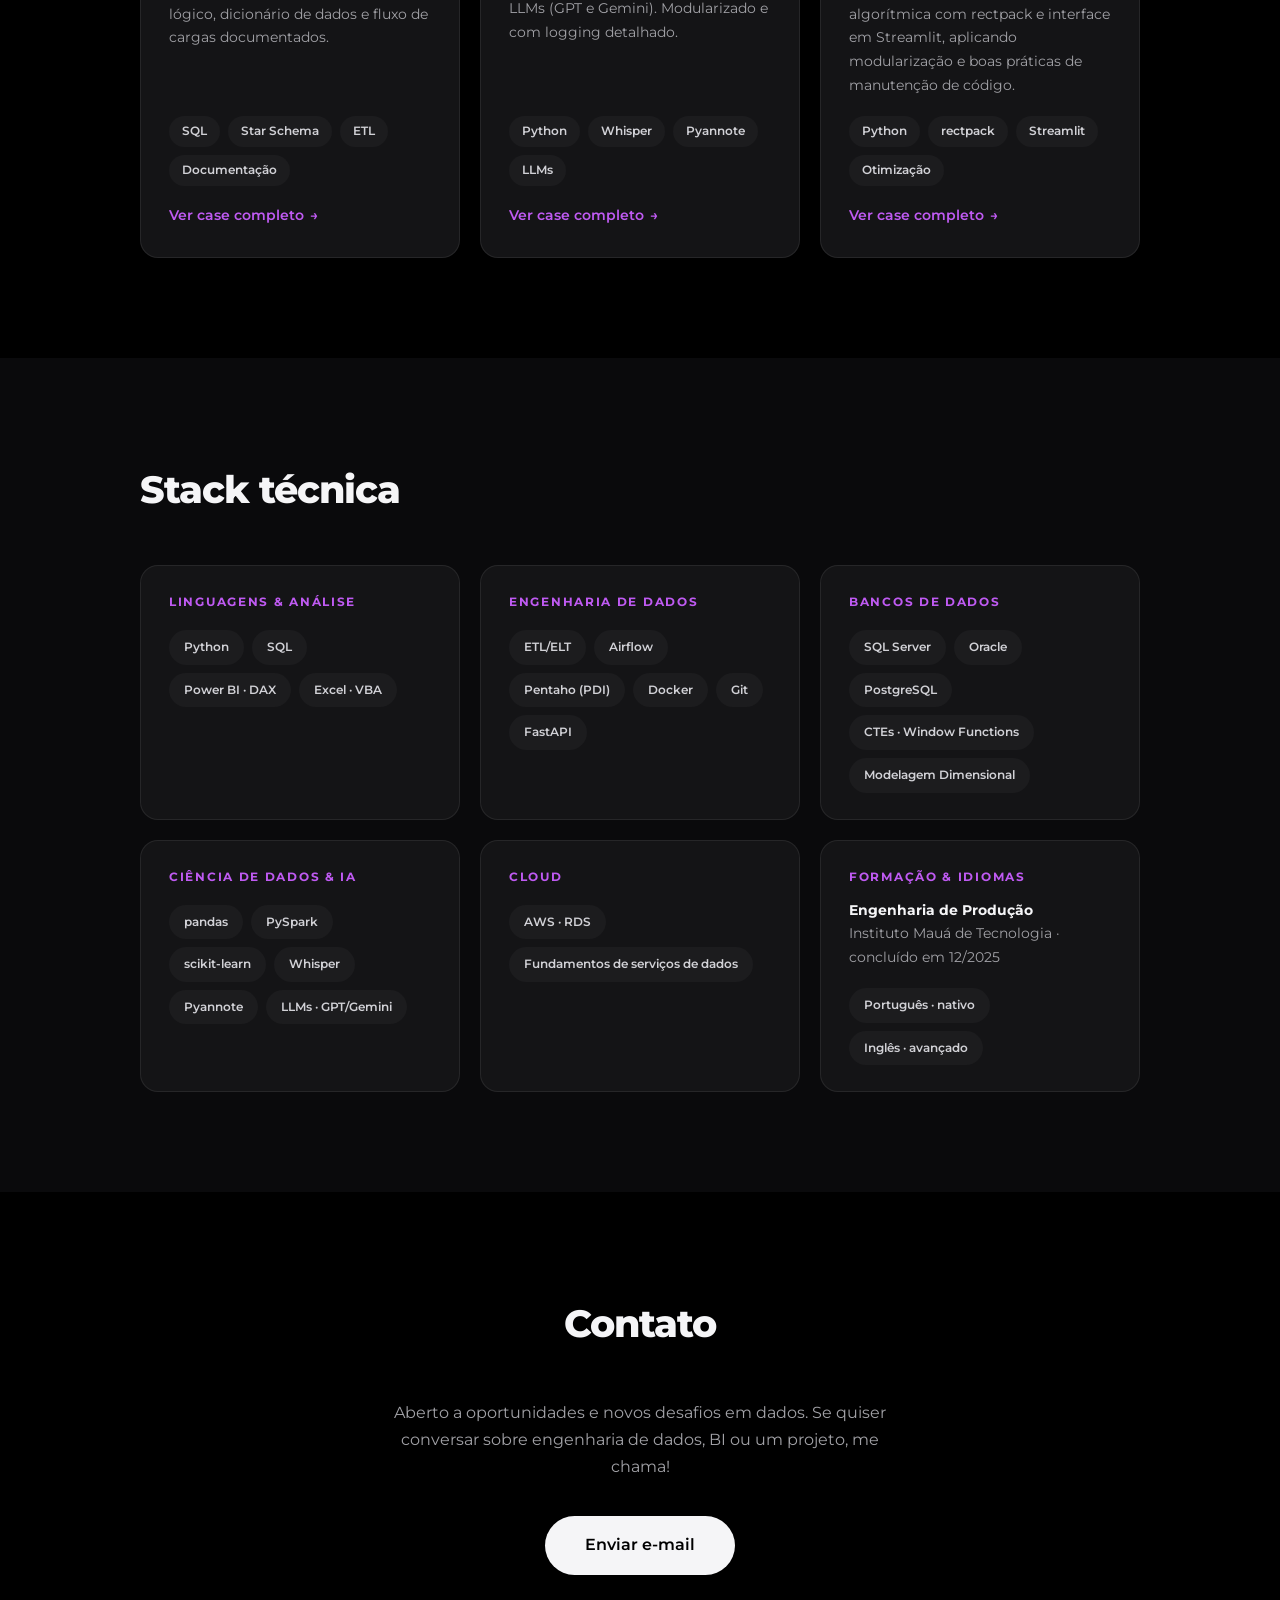
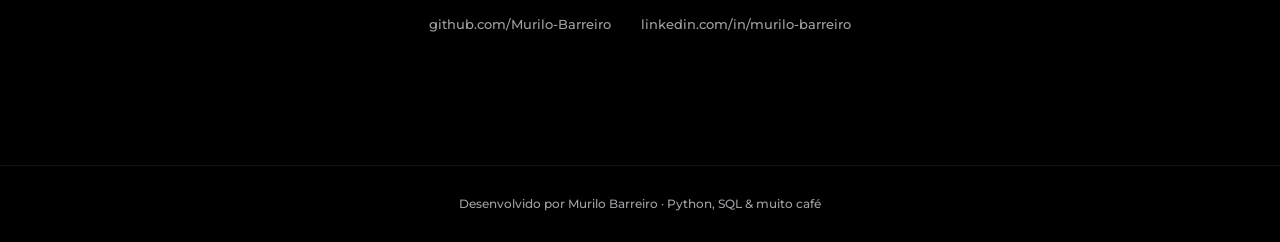
==== commit 33ca505a: "Fase 1 do conteúdo: case studies dos 3 projetos com material visual - Páginas de case (contexto → so" ====
--- a/index.html
+++ b/index.html
@@ -10,7 +10,7 @@
   <meta property="og:type" content="website" />
   <link rel="preconnect" href="https://fonts.googleapis.com" />
   <link rel="preconnect" href="https://fonts.gstatic.com" crossorigin />
-  <link href="https://fonts.googleapis.com/css2?family=Archivo+Black&family=Montserrat:wght@400;500;600;700;800&display=swap" rel="stylesheet" />
+  <link href="https://fonts.googleapis.com/css2?family=Montserrat:wght@400;500;600;700;800&display=swap" rel="stylesheet" />
   <link rel="stylesheet" href="css/styles.css" />
   <link rel="icon" href="data:image/svg+xml,<svg xmlns='http://www.w3.org/2000/svg' viewBox='0 0 100 100'><text y='0.9em' font-size='90'>📊</text></svg>" />
 </head>
@@ -78,14 +78,6 @@
     </a>
   </section>
 
-  <!-- ============ MARQUEE ============ -->
-  <div class="marquee" aria-hidden="true">
-    <div class="marquee__track">
-      <span>Python ✦ SQL ✦ Airflow ✦ Pentaho ✦ Power BI ✦ Docker ✦ PostgreSQL ✦ PySpark ✦ FastAPI ✦ Star Schema ✦ LLMs ✦&nbsp;</span>
-      <span>Python ✦ SQL ✦ Airflow ✦ Pentaho ✦ Power BI ✦ Docker ✦ PostgreSQL ✦ PySpark ✦ FastAPI ✦ Star Schema ✦ LLMs ✦&nbsp;</span>
-    </div>
-  </div>
-
   <main>
     <!-- ============ SOBRE ============ -->
     <section class="section" id="sobre">
@@ -182,9 +174,9 @@
         <div class="projects">
 
           <article class="project card">
-            <div class="project__icon">
-              <svg viewBox="0 0 24 24" width="28" height="28" fill="none" stroke="currentColor" stroke-width="1.8"><ellipse cx="12" cy="5" rx="9" ry="3"/><path d="M21 12c0 1.7-4 3-9 3s-9-1.3-9-3"/><path d="M3 5v14c0 1.7 4 3 9 3s9-1.3 9-3V5"/></svg>
-            </div>
+            <a href="projetos/datamart.html" class="project__cover project__cover--diagram">
+              <img src="assets/img/datamart-star-schema.svg" alt="Diagrama star schema do datamart" loading="lazy" />
+            </a>
             <h3 class="project__name" data-i18n="proj.p1.name">Datamart Analítico em Star Schema</h3>
             <p class="project__desc" data-i18n="proj.p1.desc">
               Modelagem completa de datamart: fatos, dimensões, chaves substitutas e granularidade.
@@ -194,22 +186,13 @@
             <div class="tags">
               <span class="tag">SQL</span><span class="tag">Star Schema</span><span class="tag">ETL</span><span class="tag" data-i18n="proj.p1.tag4">Documentação</span>
             </div>
-            <div class="project__links">
-              <a href="https://dbdocs.io/murilobarreiro7/Projeto-Datamart" target="_blank" rel="noopener">
-                <svg viewBox="0 0 24 24" width="15" height="15" fill="none" stroke="currentColor" stroke-width="2"><path d="M18 13v6a2 2 0 0 1-2 2H5a2 2 0 0 1-2-2V8a2 2 0 0 1 2-2h6M15 3h6v6M10 14 21 3"/></svg>
-                <span data-i18n="proj.p1.link1">Diagrama</span>
-              </a>
-              <a href="https://notion.so/2fc0d6fd969c809cac19ce4f2071e52c" target="_blank" rel="noopener">
-                <svg viewBox="0 0 24 24" width="15" height="15" fill="none" stroke="currentColor" stroke-width="2"><path d="M18 13v6a2 2 0 0 1-2 2H5a2 2 0 0 1-2-2V8a2 2 0 0 1 2-2h6M15 3h6v6M10 14 21 3"/></svg>
-                <span data-i18n="proj.p1.link2">Documentação</span>
-              </a>
-            </div>
+            <a href="projetos/datamart.html" class="project__case"><span data-i18n="proj.case1">Ver case completo</span> →</a>
           </article>
 
           <article class="project card">
-            <div class="project__icon">
-              <svg viewBox="0 0 24 24" width="28" height="28" fill="none" stroke="currentColor" stroke-width="1.8"><path d="M12 1a3 3 0 0 0-3 3v8a3 3 0 0 0 6 0V4a3 3 0 0 0-3-3z"/><path d="M19 10v2a7 7 0 0 1-14 0v-2M12 19v4M8 23h8"/></svg>
-            </div>
+            <a href="projetos/ata-ia.html" class="project__cover project__cover--diagram">
+              <img src="assets/img/ata-pipeline.svg" alt="Diagrama do pipeline de transcrição e diarização" loading="lazy" />
+            </a>
             <h3 class="project__name" data-i18n="proj.p2.name">Ata de Reunião com IA</h3>
             <p class="project__desc" data-i18n="proj.p2.desc">
               Pipeline 100% em Python que processa reuniões de ponta a ponta: transcrição de áudio
@@ -219,18 +202,13 @@
             <div class="tags">
               <span class="tag">Python</span><span class="tag">Whisper</span><span class="tag">Pyannote</span><span class="tag">LLMs</span>
             </div>
-            <div class="project__links">
-              <a href="https://github.com/Murilo-Barreiro/transcricao-e-diarizacao" target="_blank" rel="noopener">
-                <svg viewBox="0 0 24 24" width="15" height="15" fill="currentColor"><path d="M12 .3a12 12 0 0 0-3.8 23.4c.6.1.8-.3.8-.6v-2c-3.3.7-4-1.6-4-1.6-.6-1.4-1.4-1.8-1.4-1.8-1-.7.1-.7.1-.7 1.2 0 1.9 1.2 1.9 1.2 1 1.8 2.8 1.3 3.5 1 0-.8.4-1.3.7-1.6-2.7-.3-5.5-1.3-5.5-6 0-1.2.5-2.3 1.3-3.1-.2-.4-.6-1.6.1-3.2 0 0 1-.3 3.4 1.2a11.5 11.5 0 0 1 6 0c2.3-1.5 3.3-1.2 3.3-1.2.7 1.6.3 2.8.1 3.2.8.8 1.3 1.9 1.3 3.2 0 4.6-2.8 5.6-5.5 5.9.5.4.9 1 .9 2.2v3.3c0 .3.1.7.8.6A12 12 0 0 0 12 .3"/></svg>
-                <span data-i18n="proj.repo">Repositório</span>
-              </a>
-            </div>
+            <a href="projetos/ata-ia.html" class="project__case"><span data-i18n="proj.case2">Ver case completo</span> →</a>
           </article>
 
           <article class="project card">
-            <div class="project__icon">
-              <svg viewBox="0 0 24 24" width="28" height="28" fill="none" stroke="currentColor" stroke-width="1.8"><rect x="3" y="3" width="7" height="7" rx="1"/><rect x="14" y="3" width="7" height="7" rx="1"/><rect x="3" y="14" width="7" height="7" rx="1"/><rect x="14" y="14" width="7" height="7" rx="1"/></svg>
-            </div>
+            <a href="projetos/simulador.html" class="project__cover">
+              <img src="assets/img/sim-layout-maxrects.png" alt="Layout de corte gerado pelo simulador" loading="lazy" />
+            </a>
             <h3 class="project__name" data-i18n="proj.p3.name">Simulador de Empacotamento 2D — TCC</h3>
             <p class="project__desc" data-i18n="proj.p3.desc">
               Solução computacional de otimização (problema de empacotamento 2D) desenvolvida como
@@ -240,12 +218,7 @@
             <div class="tags">
               <span class="tag">Python</span><span class="tag">rectpack</span><span class="tag">Streamlit</span><span class="tag" data-i18n="proj.p3.tag4">Otimização</span>
             </div>
-            <div class="project__links">
-              <a href="https://github.com/Murilo-Barreiro/simulador-de-empacotamento-2D" target="_blank" rel="noopener">
-                <svg viewBox="0 0 24 24" width="15" height="15" fill="currentColor"><path d="M12 .3a12 12 0 0 0-3.8 23.4c.6.1.8-.3.8-.6v-2c-3.3.7-4-1.6-4-1.6-.6-1.4-1.4-1.8-1.4-1.8-1-.7.1-.7.1-.7 1.2 0 1.9 1.2 1.9 1.2 1 1.8 2.8 1.3 3.5 1 0-.8.4-1.3.7-1.6-2.7-.3-5.5-1.3-5.5-6 0-1.2.5-2.3 1.3-3.1-.2-.4-.6-1.6.1-3.2 0 0 1-.3 3.4 1.2a11.5 11.5 0 0 1 6 0c2.3-1.5 3.3-1.2 3.3-1.2.7 1.6.3 2.8.1 3.2.8.8 1.3 1.9 1.3 3.2 0 4.6-2.8 5.6-5.5 5.9.5.4.9 1 .9 2.2v3.3c0 .3.1.7.8.6A12 12 0 0 0 12 .3"/></svg>
-                <span data-i18n="proj.repo2">Repositório</span>
-              </a>
-            </div>
+            <a href="projetos/simulador.html" class="project__case"><span data-i18n="proj.case3">Ver case completo</span> →</a>
           </article>
 
         </div>
--- a/css/styles.css
+++ b/css/styles.css
@@ -1,21 +1,19 @@
-/* ============ TOKENS — neobrutalismo: creme, tinta preta e cores chapadas ============ */
+/* ============ TOKENS — preto & branco à la Apple TV, acento roxo ============ */
 :root {
-  --bg: #f7f1e3;
-  --panel: #ffffff;
-  --ink: #111111;
-  --ink-soft: #4a4a44;
-  --accent: #8a2be2;
-  --yellow: #ffd02f;
-  --pink: #ff90e8;
-  --green: #2fd97b;
-  --border: 3px solid var(--ink);
-  --shadow: 6px 6px 0 var(--ink);
-  --shadow-sm: 3px 3px 0 var(--ink);
-  --shadow-lg: 9px 9px 0 var(--ink);
-  --nav-h: 66px;
-  --radius: 12px;
+  --bg: #000000;
+  --bg-alt: #0a0a0c;
+  --card: #141416;
+  --card-hover: #1c1c1e;
+  --card-border: rgba(255, 255, 255, 0.08);
+  --pill: #1c1c1e;
+  --pill-text: #d1d1d6;
+  --text: #f5f5f7;
+  --text-dim: #a1a1a6;
+  --accent: #bf5af2;
+  --accent-soft: rgba(191, 90, 242, 0.14);
+  --nav-h: 64px;
+  --radius: 18px;
   --font: "Montserrat", system-ui, sans-serif;
-  --display: "Archivo Black", var(--font);
 }
 
 * { margin: 0; padding: 0; box-sizing: border-box; }
@@ -24,7 +22,7 @@
 
 body {
   background: var(--bg);
-  color: var(--ink);
+  color: var(--text);
   font-family: var(--font);
   line-height: 1.65;
   -webkit-font-smoothing: antialiased;
@@ -36,7 +34,7 @@
 
 a { color: inherit; text-decoration: none; }
 
-::selection { background: var(--yellow); }
+::selection { background: rgba(191, 90, 242, 0.35); }
 
 /* ============ NAV ============ */
 .nav {
@@ -44,10 +42,12 @@
   inset: 0 0 auto 0;
   height: var(--nav-h);
   z-index: 100;
-  background: var(--bg);
-  border-bottom: var(--border);
-}
-.nav.is-scrolled { box-shadow: 0 4px 0 rgba(17, 17, 17, 0.12); }
+  backdrop-filter: blur(20px) saturate(1.4);
+  background: rgba(0, 0, 0, 0.72);
+  border-bottom: 1px solid transparent;
+  transition: border-color 0.3s;
+}
+.nav.is-scrolled { border-bottom-color: var(--card-border); }
 
 .nav__inner {
   max-width: 1100px;
@@ -61,164 +61,137 @@
 }
 
 .nav__logo {
-  font-family: var(--display);
-  font-size: 1.1rem;
-  background: var(--yellow);
-  border: var(--border);
-  box-shadow: var(--shadow-sm);
-  border-radius: 8px;
-  padding: 4px 12px;
-  transform: rotate(-2deg);
-  transition: transform 0.2s;
-}
-.nav__logo:hover { transform: rotate(2deg) scale(1.05); }
+  font-weight: 800;
+  font-size: 1.2rem;
+  letter-spacing: -0.02em;
+}
 .nav__logo-dot { color: var(--accent); }
 
 .nav__links {
   display: flex;
-  gap: 24px;
-  font-size: 0.8rem;
-  font-weight: 700;
-  letter-spacing: 0.06em;
-  text-transform: uppercase;
-}
-.nav__links a { padding: 3px 6px; border-radius: 6px; transition: background 0.15s, color 0.15s; }
-.nav__links a:hover, .nav__links a.is-active { background: var(--ink); color: var(--bg); }
+  gap: 30px;
+  font-size: 0.88rem;
+  font-weight: 500;
+  color: var(--text-dim);
+}
+.nav__links a { transition: color 0.2s; }
+.nav__links a:hover, .nav__links a.is-active { color: var(--text); }
 
 .nav__actions { display: flex; align-items: center; gap: 14px; }
 
 .lang-toggle {
-  background: var(--panel);
-  border: var(--border);
-  border-radius: 8px;
-  box-shadow: var(--shadow-sm);
-  padding: 5px 13px;
+  background: var(--pill);
+  border: none;
+  border-radius: 999px;
+  padding: 7px 15px;
   font-family: var(--font);
-  font-size: 0.74rem;
-  font-weight: 800;
-  color: var(--ink-soft);
+  font-size: 0.76rem;
+  font-weight: 600;
+  color: var(--text-dim);
   cursor: pointer;
-  transition: transform 0.15s, box-shadow 0.15s;
-}
-.lang-toggle:hover { transform: translate(-1px, -1px); box-shadow: 4px 4px 0 var(--ink); }
-.lang-toggle:active { transform: translate(2px, 2px); box-shadow: 1px 1px 0 var(--ink); }
-.lang-toggle__opt.is-active { color: var(--accent); }
-.lang-toggle__sep { margin: 0 4px; opacity: 0.4; }
+  transition: background 0.2s;
+}
+.lang-toggle:hover { background: #2c2c2e; }
+.lang-toggle__opt.is-active { color: var(--text); }
+.lang-toggle__sep { margin: 0 4px; opacity: 0.35; }
 
 .nav__burger { display: none; background: none; border: none; cursor: pointer; padding: 6px; }
 .nav__burger span {
   display: block;
-  width: 24px;
-  height: 3px;
-  background: var(--ink);
+  width: 22px;
+  height: 2px;
+  background: var(--text);
   margin: 5px 0;
+  border-radius: 2px;
   transition: transform 0.25s, opacity 0.25s;
 }
-.nav__burger.is-open span:nth-child(1) { transform: translateY(8px) rotate(45deg); }
+.nav__burger.is-open span:nth-child(1) { transform: translateY(7px) rotate(45deg); }
 .nav__burger.is-open span:nth-child(2) { opacity: 0; }
-.nav__burger.is-open span:nth-child(3) { transform: translateY(-8px) rotate(-45deg); }
+.nav__burger.is-open span:nth-child(3) { transform: translateY(-7px) rotate(-45deg); }
 
 /* ============ HERO ============ */
 .hero {
-  min-height: calc(100svh - 46px);
+  min-height: 100svh;
   display: flex;
   align-items: center;
   justify-content: center;
   position: relative;
-  padding: calc(var(--nav-h) + 40px) 24px 90px;
-  background-image: radial-gradient(rgba(17, 17, 17, 0.14) 1.5px, transparent 1.5px);
-  background-size: 26px 26px;
+  padding: calc(var(--nav-h) + 40px) 24px 80px;
+  overflow: hidden;
+}
+.hero::before {
+  content: "";
+  position: absolute;
+  top: 20%;
+  left: 50%;
+  transform: translateX(-50%);
+  width: 720px;
+  height: 480px;
+  background: radial-gradient(ellipse at center, rgba(191, 90, 242, 0.13), transparent 65%);
+  pointer-events: none;
 }
 
 .hero__content {
   position: relative;
-  max-width: 860px;
+  max-width: 820px;
   text-align: center;
-  animation: fadeUp 0.8s ease both;
+  animation: fadeUp 0.9s ease both;
 }
 
 .hero__hello {
-  display: inline-block;
-  background: var(--pink);
-  border: var(--border);
-  border-radius: 8px;
-  box-shadow: var(--shadow-sm);
-  padding: 5px 16px;
-  font-size: 0.78rem;
+  color: var(--text-dim);
+  font-size: 0.82rem;
+  font-weight: 600;
+  letter-spacing: 0.22em;
+  text-transform: uppercase;
+  margin-bottom: 18px;
+}
+
+.hero__name {
+  font-size: clamp(2.7rem, 7.5vw, 5rem);
   font-weight: 800;
-  letter-spacing: 0.14em;
-  text-transform: uppercase;
-  transform: rotate(-1.5deg);
-  margin-bottom: 26px;
-}
-
-.hero__name {
-  font-family: var(--display);
-  font-size: clamp(2.5rem, 7.5vw, 4.8rem);
+  letter-spacing: -0.035em;
   line-height: 1.05;
-  letter-spacing: -0.01em;
-  text-shadow: 4px 4px 0 var(--yellow);
 }
 
 .hero__roles {
-  display: inline-block;
-  margin-top: 26px;
-  background: var(--panel);
-  border: var(--border);
-  border-radius: 8px;
-  box-shadow: var(--shadow-sm);
-  padding: 8px 18px;
-  font-size: clamp(0.82rem, 2vw, 1rem);
-  font-weight: 800;
-  letter-spacing: 0.06em;
-  text-transform: uppercase;
-  transform: rotate(0.8deg);
+  font-size: clamp(1rem, 2.6vw, 1.3rem);
+  font-weight: 500;
+  color: var(--text-dim);
+  margin-top: 18px;
 }
 
 .hero__tagline {
-  color: var(--ink-soft);
+  color: var(--text-dim);
   max-width: 560px;
-  margin: 24px auto 0;
-  font-size: 1.02rem;
-  font-weight: 500;
-}
-
-.hero__cta { display: flex; gap: 16px; justify-content: center; margin-top: 38px; flex-wrap: wrap; }
+  margin: 20px auto 0;
+  font-size: 1rem;
+  font-weight: 400;
+}
+
+.hero__cta { display: flex; gap: 14px; justify-content: center; margin-top: 38px; flex-wrap: wrap; }
 
 .btn {
   display: inline-flex;
   align-items: center;
   gap: 8px;
-  padding: 14px 30px;
-  border-radius: 10px;
-  border: var(--border);
-  box-shadow: var(--shadow);
-  font-weight: 800;
-  font-size: 0.86rem;
-  letter-spacing: 0.06em;
-  text-transform: uppercase;
-  transition: transform 0.15s, box-shadow 0.15s;
-}
-.btn:hover { transform: translate(-2px, -2px); box-shadow: 8px 8px 0 var(--ink); }
-.btn:active { transform: translate(4px, 4px); box-shadow: 1px 1px 0 var(--ink); }
-.btn--primary { background: var(--accent); color: #fff; }
-.btn--ghost { background: var(--panel); color: var(--ink); }
-.btn--lg { padding: 17px 40px; font-size: 0.95rem; }
-
-.hero__social { display: flex; gap: 16px; justify-content: center; margin-top: 38px; }
-.hero__social a {
-  display: flex;
-  align-items: center;
-  justify-content: center;
-  width: 46px;
-  height: 46px;
-  background: var(--panel);
-  border: var(--border);
-  border-radius: 10px;
-  box-shadow: var(--shadow-sm);
-  transition: transform 0.15s, box-shadow 0.15s, background 0.15s;
-}
-.hero__social a:hover { transform: translate(-2px, -2px) rotate(-3deg); box-shadow: 5px 5px 0 var(--ink); background: var(--yellow); }
+  padding: 13px 30px;
+  border-radius: 999px;
+  font-weight: 600;
+  font-size: 0.92rem;
+  transition: transform 0.2s, background 0.2s, opacity 0.2s;
+}
+.btn:hover { transform: scale(1.03); }
+.btn:active { transform: scale(0.98); }
+.btn--primary { background: var(--text); color: #000; }
+.btn--primary:hover { opacity: 0.9; }
+.btn--ghost { background: var(--pill); color: var(--text); }
+.btn--ghost:hover { background: #2c2c2e; }
+.btn--lg { padding: 16px 40px; font-size: 1rem; }
+
+.hero__social { display: flex; gap: 22px; justify-content: center; margin-top: 36px; }
+.hero__social a { color: var(--text-dim); transition: color 0.2s, transform 0.2s; }
+.hero__social a:hover { color: var(--text); transform: translateY(-2px); }
 
 .hero__location {
   display: flex;
@@ -226,272 +199,332 @@
   justify-content: center;
   gap: 6px;
   margin-top: 28px;
-  font-size: 0.8rem;
-  font-weight: 700;
-  color: var(--ink-soft);
+  font-size: 0.78rem;
+  font-weight: 500;
+  color: var(--text-dim);
 }
 
 .hero__scroll {
   position: absolute;
-  bottom: 22px;
+  bottom: 26px;
   left: 50%;
   transform: translateX(-50%);
-  color: var(--ink);
-  animation: bounce 2.2s infinite;
-}
-
-/* ============ MARQUEE ============ */
-.marquee {
-  background: var(--ink);
-  color: var(--bg);
-  border-top: var(--border);
-  border-bottom: var(--border);
-  overflow: hidden;
-  padding: 12px 0;
-}
-.marquee__track {
-  display: inline-flex;
-  white-space: nowrap;
-  animation: marquee 22s linear infinite;
-}
-.marquee__track span {
-  font-family: var(--display);
-  font-size: 0.95rem;
-  letter-spacing: 0.08em;
-  text-transform: uppercase;
-}
-.marquee:hover .marquee__track { animation-play-state: paused; }
-
-@keyframes marquee {
-  from { transform: translateX(0); }
-  to { transform: translateX(-50%); }
-}
+  color: var(--text-dim);
+  animation: bounce 2.4s infinite;
+}
+.hero__scroll:hover { color: var(--text); }
 
 /* ============ SECTIONS ============ */
-.section { padding: 96px 24px; }
-.section:nth-of-type(even) { background: #efe7d3; }
+.section { padding: 100px 24px; }
+.section:nth-of-type(even) { background: var(--bg-alt); }
 .section__inner { max-width: 1000px; margin: 0 auto; }
 
 .section__title {
-  font-family: var(--display);
-  font-size: clamp(1.7rem, 4.5vw, 2.5rem);
+  font-size: clamp(1.7rem, 4.5vw, 2.4rem);
+  font-weight: 800;
+  letter-spacing: -0.025em;
   margin-bottom: 44px;
-  display: inline-block;
-  background: var(--yellow);
-  border: var(--border);
-  border-radius: 10px;
-  box-shadow: var(--shadow-sm);
-  padding: 8px 22px;
-  transform: rotate(-1deg);
-}
-.section__title--center { display: block; width: fit-content; margin-left: auto; margin-right: auto; text-align: center; }
+}
+.section__title--center { text-align: center; }
 
 .card {
-  background: var(--panel);
-  border: var(--border);
+  background: var(--card);
+  border: 1px solid var(--card-border);
   border-radius: var(--radius);
-  box-shadow: var(--shadow);
-  transition: transform 0.18s ease, box-shadow 0.18s ease;
-}
-.card:hover { transform: translate(-3px, -3px); box-shadow: var(--shadow-lg); }
+  transition: transform 0.28s ease, background 0.28s ease, box-shadow 0.28s ease;
+}
 
 /* ============ SOBRE ============ */
 .about { display: grid; grid-template-columns: 1.5fr 1fr; gap: 48px; align-items: start; }
-.about__text p { color: var(--ink-soft); margin-bottom: 18px; font-size: 1.02rem; font-weight: 500; }
+.about__text p { color: var(--text-dim); margin-bottom: 18px; font-size: 1rem; }
 .about__text p:last-child { margin-bottom: 0; }
 
-.about__stats { display: grid; grid-template-columns: 1fr 1fr; gap: 16px; }
+.about__stats { display: grid; grid-template-columns: 1fr 1fr; gap: 14px; }
 .stat {
-  border: var(--border);
+  background: var(--card);
+  border: 1px solid var(--card-border);
   border-radius: var(--radius);
-  box-shadow: var(--shadow-sm);
-  padding: 20px 14px;
+  padding: 22px 16px;
   text-align: center;
-  transition: transform 0.18s;
-}
-.stat:hover { transform: rotate(-2deg) scale(1.04); }
-.stat:nth-child(1) { background: var(--yellow); }
-.stat:nth-child(2) { background: var(--pink); }
-.stat:nth-child(3) { background: var(--green); }
-.stat:nth-child(4) { background: var(--accent); color: #fff; }
-.stat:nth-child(4) .stat__label { color: rgba(255, 255, 255, 0.85); }
-.stat__value, .stat__plus { font-family: var(--display); font-size: 1.9rem; }
-.stat__label {
-  display: block;
-  font-size: 0.68rem;
-  font-weight: 800;
-  letter-spacing: 0.08em;
+}
+.stat__value, .stat__plus {
+  font-size: 2.1rem;
+  font-weight: 700;
+  letter-spacing: -0.02em;
+  color: var(--accent);
+}
+.stat__label { display: block; font-size: 0.78rem; font-weight: 500; color: var(--text-dim); margin-top: 4px; }
+
+/* ============ TIMELINE ============ */
+.timeline { position: relative; padding-left: 28px; }
+.timeline::before {
+  content: "";
+  position: absolute;
+  left: 5px;
+  top: 6px;
+  bottom: 6px;
+  width: 2px;
+  background: rgba(255, 255, 255, 0.09);
+}
+
+.timeline__item { position: relative; margin-bottom: 34px; }
+.timeline__item:last-child { margin-bottom: 0; }
+
+.timeline__marker {
+  position: absolute;
+  left: -28px;
+  top: 28px;
+  width: 12px;
+  height: 12px;
+  border-radius: 50%;
+  background: var(--accent);
+  box-shadow: 0 0 0 5px var(--accent-soft);
+}
+
+.timeline__card { padding: 28px 30px; }
+.timeline__card:hover {
+  background: var(--card-hover);
+  transform: scale(1.012);
+  box-shadow: 0 18px 50px rgba(0, 0, 0, 0.55);
+}
+
+.timeline__period {
+  font-size: 0.74rem;
+  font-weight: 700;
+  letter-spacing: 0.14em;
   text-transform: uppercase;
-  color: var(--ink-soft);
-  margin-top: 6px;
-}
-
-/* ============ TIMELINE ============ */
-.timeline { position: relative; padding-left: 0; display: grid; gap: 30px; }
-.timeline::before { content: none; }
-.timeline__item { position: relative; margin: 0; }
-.timeline__marker { display: none; }
-
-.timeline__card { padding: 30px 32px; position: relative; }
-
-.timeline__period {
-  position: absolute;
-  top: -14px;
-  right: 22px;
-  background: var(--ink);
-  color: var(--yellow);
-  border-radius: 8px;
-  padding: 4px 14px;
-  font-size: 0.7rem;
-  font-weight: 800;
-  letter-spacing: 0.12em;
-  text-transform: uppercase;
-  transform: rotate(1.5deg);
-}
-.timeline__role { font-family: var(--display); font-size: 1.25rem; margin-top: 4px; }
-.timeline__company {
   color: var(--accent);
-  font-weight: 800;
-  font-size: 0.9rem;
-  letter-spacing: 0.04em;
-  text-transform: uppercase;
-  margin-bottom: 16px;
-}
+}
+.timeline__role { font-size: 1.22rem; font-weight: 700; letter-spacing: -0.015em; margin-top: 8px; }
+.timeline__company { color: var(--text-dim); font-weight: 600; font-size: 0.92rem; margin-bottom: 14px; }
 
 .timeline__list { list-style: none; }
 .timeline__list li {
-  color: var(--ink-soft);
-  font-size: 0.94rem;
-  font-weight: 500;
-  padding-left: 24px;
+  color: var(--text-dim);
+  font-size: 0.92rem;
+  padding-left: 20px;
   position: relative;
   margin-bottom: 8px;
 }
 .timeline__list li::before {
-  content: "★";
+  content: "";
   position: absolute;
-  left: 0;
+  left: 4px;
+  top: 0.62em;
+  width: 5px;
+  height: 5px;
+  border-radius: 50%;
+  background: var(--accent);
+}
+
+/* ============ TAGS ============ */
+.tags { display: flex; flex-wrap: wrap; gap: 8px; margin-top: 18px; }
+.tag {
+  font-size: 0.72rem;
+  font-weight: 600;
+  padding: 6px 13px;
+  border-radius: 999px;
+  background: var(--pill);
+  color: var(--pill-text);
+  white-space: nowrap;
+}
+.tags--lg .tag { font-size: 0.78rem; padding: 7px 15px; }
+
+/* ============ PROJETOS ============ */
+.projects { display: grid; grid-template-columns: repeat(auto-fit, minmax(290px, 1fr)); gap: 20px; }
+
+.project { padding: 30px 28px; display: flex; flex-direction: column; }
+.project:hover {
+  background: var(--card-hover);
+  transform: scale(1.025);
+  box-shadow: 0 22px 60px rgba(0, 0, 0, 0.6);
+}
+
+.project__icon {
   color: var(--accent);
-  font-size: 0.8em;
-  top: 0.2em;
-}
-
-/* ============ TAGS ============ */
-.tags { display: flex; flex-wrap: wrap; gap: 10px; margin-top: 18px; }
-.tag {
-  font-size: 0.7rem;
-  font-weight: 800;
-  letter-spacing: 0.04em;
-  padding: 5px 12px;
-  border-radius: 8px;
-  background: var(--bg);
-  border: 2px solid var(--ink);
-  box-shadow: 2px 2px 0 var(--ink);
-  white-space: nowrap;
-  transition: transform 0.15s, background 0.15s;
-}
-.tag:hover { transform: rotate(-2deg); background: var(--yellow); }
-.tags--lg .tag { font-size: 0.74rem; padding: 6px 14px; }
-
-/* ============ PROJETOS ============ */
-.projects { display: grid; grid-template-columns: repeat(auto-fit, minmax(290px, 1fr)); gap: 26px; }
-
-.project { padding: 30px 28px; display: flex; flex-direction: column; }
-.project:nth-child(1) { transform: rotate(-0.5deg); }
-.project:nth-child(2) { transform: rotate(0.6deg); }
-.project:nth-child(3) { transform: rotate(-0.4deg); }
-.project:hover { transform: rotate(0deg) translate(-3px, -3px); box-shadow: var(--shadow-lg); }
-
-.project__icon {
-  color: var(--ink);
-  border: var(--border);
-  box-shadow: var(--shadow-sm);
-  width: 56px;
-  height: 56px;
-  border-radius: 10px;
+  background: var(--accent-soft);
+  width: 54px;
+  height: 54px;
+  border-radius: 14px;
   display: flex;
   align-items: center;
   justify-content: center;
-  margin-bottom: 22px;
-  transform: rotate(-3deg);
-}
-.project:nth-child(1) .project__icon { background: var(--yellow); }
-.project:nth-child(2) .project__icon { background: var(--pink); }
-.project:nth-child(3) .project__icon { background: var(--green); }
-
-.project__name { font-family: var(--display); font-size: 1.08rem; margin-bottom: 12px; }
-.project__desc { color: var(--ink-soft); font-size: 0.92rem; font-weight: 500; flex: 1; }
-
-.project__links { display: flex; gap: 18px; margin-top: 20px; }
+  margin-bottom: 20px;
+}
+.project__name { font-size: 1.1rem; font-weight: 700; letter-spacing: -0.015em; margin-bottom: 10px; }
+.project__desc { color: var(--text-dim); font-size: 0.9rem; flex: 1; }
+
+.project__links { display: flex; gap: 20px; margin-top: 20px; }
 .project__links a {
   display: inline-flex;
   align-items: center;
   gap: 6px;
-  font-size: 0.74rem;
-  font-weight: 800;
-  letter-spacing: 0.08em;
+  font-size: 0.84rem;
+  font-weight: 600;
+  color: var(--accent);
+  transition: opacity 0.2s;
+}
+.project__links a:hover { opacity: 0.75; }
+
+/* ============ STACK ============ */
+.stack { display: grid; grid-template-columns: repeat(auto-fit, minmax(290px, 1fr)); gap: 20px; }
+.stack__group { padding: 26px 28px; }
+.stack__group:hover { background: var(--card-hover); transform: scale(1.012); }
+.stack__name {
+  font-size: 0.76rem;
+  font-weight: 700;
+  letter-spacing: 0.14em;
   text-transform: uppercase;
   color: var(--accent);
-  border-bottom: 2px solid var(--accent);
-  transition: background 0.15s, color 0.15s;
-}
-.project__links a:hover { background: var(--accent); color: #fff; }
-
-/* ============ STACK ============ */
-.stack { display: grid; grid-template-columns: repeat(auto-fit, minmax(290px, 1fr)); gap: 26px; }
-.stack__group { padding: 26px 28px; }
-.stack__name {
-  display: inline-block;
-  font-size: 0.7rem;
-  font-weight: 800;
-  letter-spacing: 0.14em;
-  text-transform: uppercase;
-  background: var(--ink);
-  color: var(--bg);
-  border-radius: 6px;
-  padding: 4px 12px;
-  margin-bottom: 10px;
-  transform: rotate(-1deg);
-}
-.stack__edu { color: var(--ink-soft); font-size: 0.92rem; font-weight: 500; margin-top: 12px; }
-.stack__edu strong { color: var(--ink); font-family: var(--display); font-weight: 400; }
+  margin-bottom: 6px;
+}
+.stack__edu { color: var(--text-dim); font-size: 0.9rem; margin-top: 12px; }
+.stack__edu strong { color: var(--text); font-weight: 700; }
 
 /* ============ CONTATO ============ */
-.section--contact { text-align: center; padding-bottom: 120px; }
-.section--contact .section__inner {
-  background: var(--accent);
-  border: var(--border);
-  border-radius: 18px;
-  box-shadow: var(--shadow-lg);
-  padding: 70px 40px;
-  color: #fff;
-}
-.section--contact .section__title { background: var(--yellow); color: var(--ink); }
-.contact__text { color: rgba(255, 255, 255, 0.92); max-width: 520px; margin: 0 auto 38px; font-size: 1.05rem; font-weight: 500; }
-.section--contact .btn--primary { background: var(--yellow); color: var(--ink); }
+.section--contact { text-align: center; padding-bottom: 130px; }
+.contact__text { color: var(--text-dim); max-width: 520px; margin: 0 auto 36px; font-size: 1.02rem; }
 .contact__links {
   display: flex;
   gap: 30px;
   justify-content: center;
   margin-top: 38px;
-  font-size: 0.8rem;
-  font-weight: 700;
+  font-size: 0.84rem;
+  font-weight: 500;
   flex-wrap: wrap;
 }
-.contact__links a { color: #fff; border-bottom: 2px solid rgba(255, 255, 255, 0.6); }
-.contact__links a:hover { border-bottom-color: var(--yellow); color: var(--yellow); }
+.contact__links a { color: var(--text-dim); transition: color 0.2s; }
+.contact__links a:hover { color: var(--text); }
 
 /* ============ FOOTER ============ */
 .footer {
   text-align: center;
-  padding: 26px;
-  font-size: 0.72rem;
+  padding: 28px;
+  font-size: 0.76rem;
+  font-weight: 500;
+  color: var(--text-dim);
+  border-top: 1px solid var(--card-border);
+}
+
+/* ============ CAPAS DOS CARDS ============ */
+.project__cover {
+  margin: -30px -28px 22px;
+  border-radius: var(--radius) var(--radius) 0 0;
+  overflow: hidden;
+  background: #0d0d0f;
+  border-bottom: 1px solid var(--card-border);
+  aspect-ratio: 16 / 9;
+  display: flex;
+  align-items: center;
+  justify-content: center;
+}
+.project__cover img {
+  width: 100%;
+  height: 100%;
+  object-fit: cover;
+  object-position: top;
+  transition: transform 0.35s ease;
+}
+.project__cover--diagram img { object-fit: contain; padding: 12px; }
+.project:hover .project__cover img { transform: scale(1.04); }
+
+.project__case {
+  display: inline-flex;
+  align-items: center;
+  gap: 6px;
+  margin-top: 18px;
+  font-size: 0.88rem;
+  font-weight: 600;
+  color: var(--accent);
+  transition: opacity 0.2s;
+}
+.project__case:hover { opacity: 0.75; }
+
+/* ============ PÁGINAS DE CASE ============ */
+.case { padding: calc(var(--nav-h) + 60px) 24px 90px; }
+.case__inner { max-width: 780px; margin: 0 auto; }
+
+.case__back {
+  display: inline-block;
+  font-size: 0.86rem;
+  font-weight: 600;
+  color: var(--text-dim);
+  margin-bottom: 36px;
+  transition: color 0.2s;
+}
+.case__back:hover { color: var(--accent); }
+
+.case__hero { margin-bottom: 56px; }
+.case__title {
+  font-size: clamp(1.9rem, 5.5vw, 3rem);
   font-weight: 800;
-  letter-spacing: 0.12em;
-  text-transform: uppercase;
-  background: var(--ink);
-  color: var(--bg);
-}
+  letter-spacing: -0.03em;
+  line-height: 1.1;
+}
+.case__subtitle { color: var(--text-dim); font-size: 1.08rem; margin-top: 14px; max-width: 640px; }
+.case__hero .tags { margin-top: 20px; }
+.case__links { display: flex; gap: 12px; margin-top: 26px; flex-wrap: wrap; }
+.case__links .btn { padding: 11px 22px; font-size: 0.86rem; }
+
+.case__section { margin-bottom: 52px; }
+.case__section h2 {
+  font-size: 1.35rem;
+  font-weight: 800;
+  letter-spacing: -0.02em;
+  margin-bottom: 14px;
+}
+.case__section > p { color: var(--text-dim); font-size: 1rem; }
+
+.case__figure { margin: 28px 0 0; }
+.case__figure img {
+  width: 100%;
+  border-radius: var(--radius);
+  border: 1px solid var(--card-border);
+  background: #fff;
+  display: block;
+}
+.case__figure--diagram img { background: var(--card); padding: 18px; }
+.case__figure figcaption {
+  color: var(--text-dim);
+  font-size: 0.82rem;
+  margin-top: 10px;
+  text-align: center;
+}
+
+.case__sample {
+  background: var(--card);
+  border: 1px solid var(--card-border);
+  border-radius: var(--radius);
+  padding: 24px 26px;
+  color: var(--text-dim);
+  font-size: 0.84rem;
+  line-height: 1.7;
+  white-space: pre-wrap;
+  font-family: ui-monospace, Consolas, monospace;
+}
+
+.case__list { list-style: none; }
+.case__list li {
+  color: var(--text-dim);
+  font-size: 0.96rem;
+  padding-left: 22px;
+  position: relative;
+  margin-bottom: 12px;
+}
+.case__list li::before {
+  content: "";
+  position: absolute;
+  left: 4px;
+  top: 0.62em;
+  width: 6px;
+  height: 6px;
+  border-radius: 50%;
+  background: var(--accent);
+}
+
+.case__nav { border-top: 1px solid var(--card-border); padding-top: 30px; }
+.case__nav-link { font-weight: 700; color: var(--accent); font-size: 0.95rem; transition: opacity 0.2s; }
+.case__nav-link:hover { opacity: 0.75; }
 
 /* ============ ANIMAÇÕES ============ */
 .reveal { opacity: 0; transform: translateY(28px); transition: opacity 0.7s ease, transform 0.7s ease; }
@@ -513,30 +546,29 @@
 
 /* ============ RESPONSIVO ============ */
 @media (max-width: 820px) {
-  .about { grid-template-columns: 1fr; gap: 36px; }
+  .about { grid-template-columns: 1fr; gap: 32px; }
 
   .nav__burger { display: block; }
   .nav__links {
     position: fixed;
-    top: calc(var(--nav-h) + 10px);
-    right: 12px;
+    top: var(--nav-h);
+    right: 0;
     flex-direction: column;
-    background: var(--panel);
-    border: var(--border);
-    border-radius: var(--radius);
-    box-shadow: var(--shadow);
-    padding: 22px 36px 22px 24px;
-    gap: 14px;
-    transform: translateX(130%);
+    background: rgba(18, 18, 20, 0.97);
+    backdrop-filter: blur(20px);
+    border: 1px solid var(--card-border);
+    border-right: none;
+    border-radius: var(--radius) 0 0 var(--radius);
+    padding: 24px 40px 24px 28px;
+    gap: 18px;
+    transform: translateX(110%);
     transition: transform 0.3s ease;
   }
   .nav__links.is-open { transform: none; }
 }
 
 @media (max-width: 480px) {
-  .section { padding: 72px 18px; }
+  .section { padding: 76px 18px; }
   .about__stats { grid-template-columns: 1fr 1fr; gap: 12px; }
   .hero__cta .btn { width: 100%; justify-content: center; }
-  .hero__name { text-shadow: 3px 3px 0 var(--yellow); }
-  .timeline__period { position: static; display: inline-block; margin-bottom: 8px; }
-}
+}
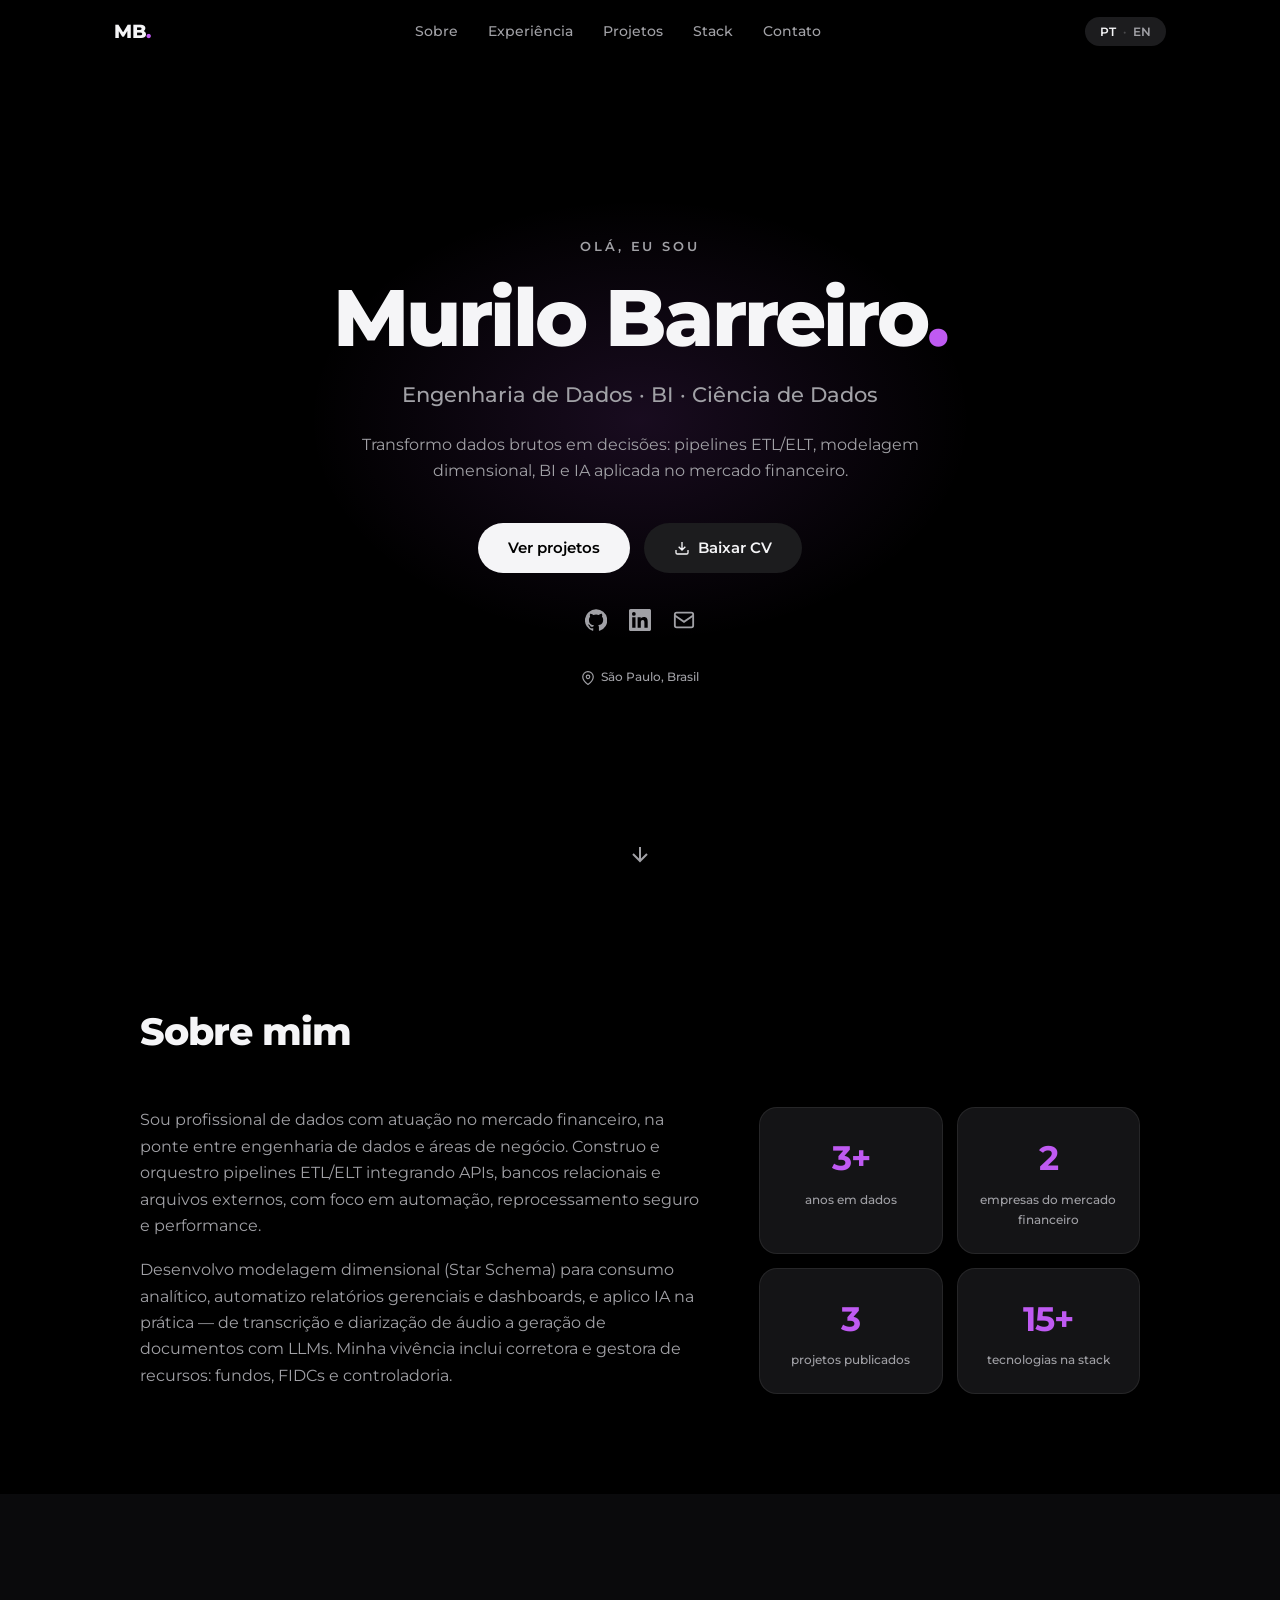
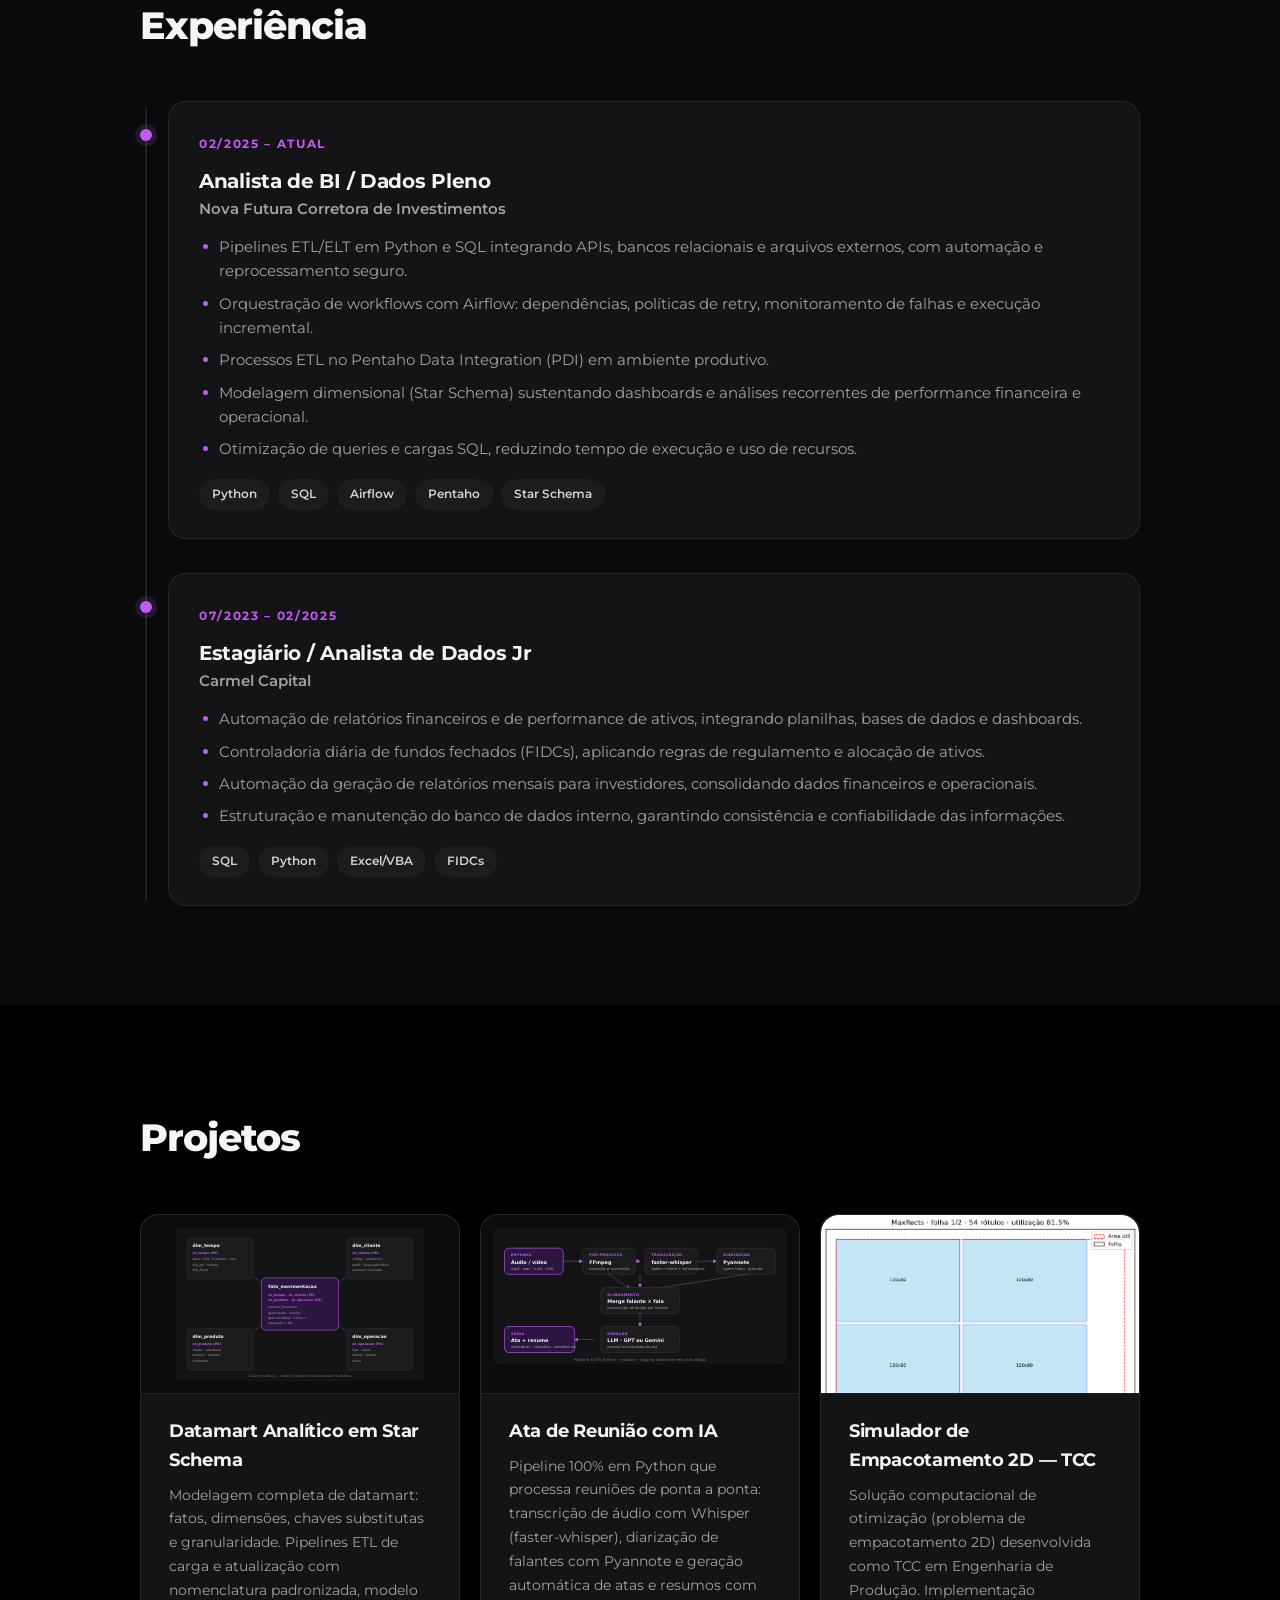
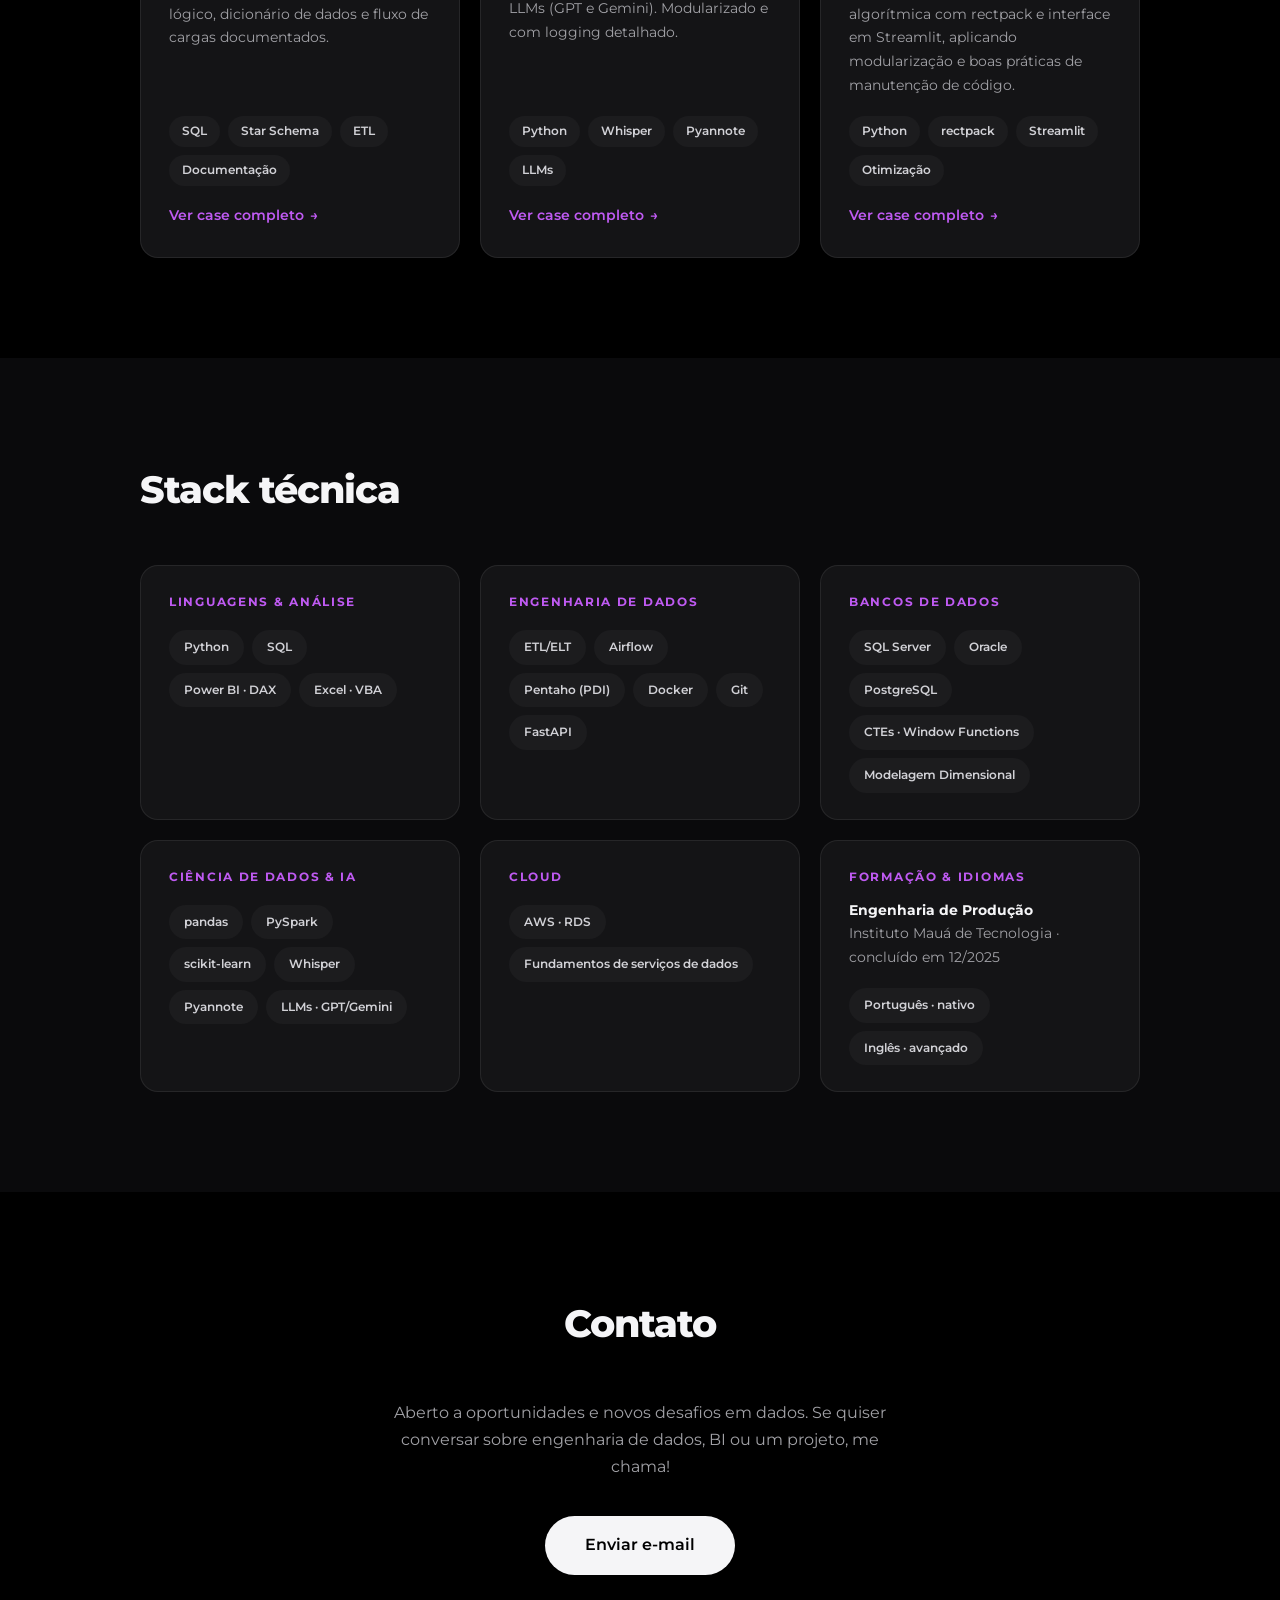
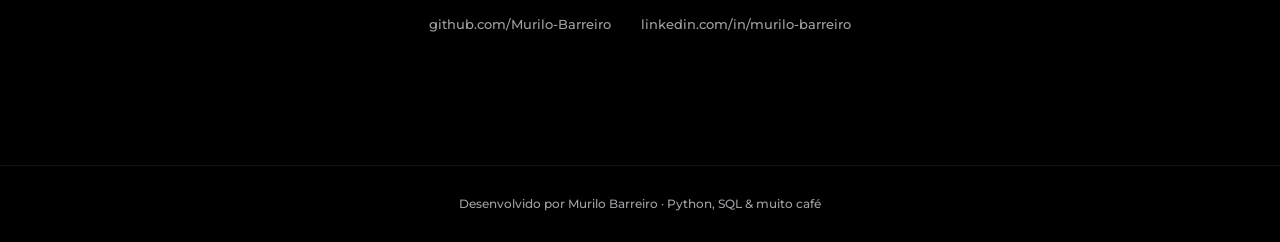
==== commit 024618b2: "Fix: diagramas ilegíveis com auto-dark do navegador em mobile Fundo opaco escuro dentro dos SVGs + c" ====
--- a/index.html
+++ b/index.html
@@ -3,6 +3,7 @@
 <head>
   <meta charset="UTF-8" />
   <meta name="viewport" content="width=device-width, initial-scale=1.0" />
+  <meta name="color-scheme" content="dark" />
   <title>Murilo Barreiro · Dados — Engenharia, BI & Ciência de Dados</title>
   <meta name="description" content="Portfólio de Murilo Pereira Barreiro — Engenheiro de Dados e Analista de BI. Python, SQL, Airflow, ETL/ELT, modelagem dimensional e IA aplicada." />
   <meta property="og:title" content="Murilo Barreiro · Portfólio de Dados" />
--- a/css/styles.css
+++ b/css/styles.css
@@ -1,5 +1,6 @@
 /* ============ TOKENS — preto & branco à la Apple TV, acento roxo ============ */
 :root {
+  color-scheme: dark;
   --bg: #000000;
   --bg-alt: #0a0a0c;
   --card: #141416;
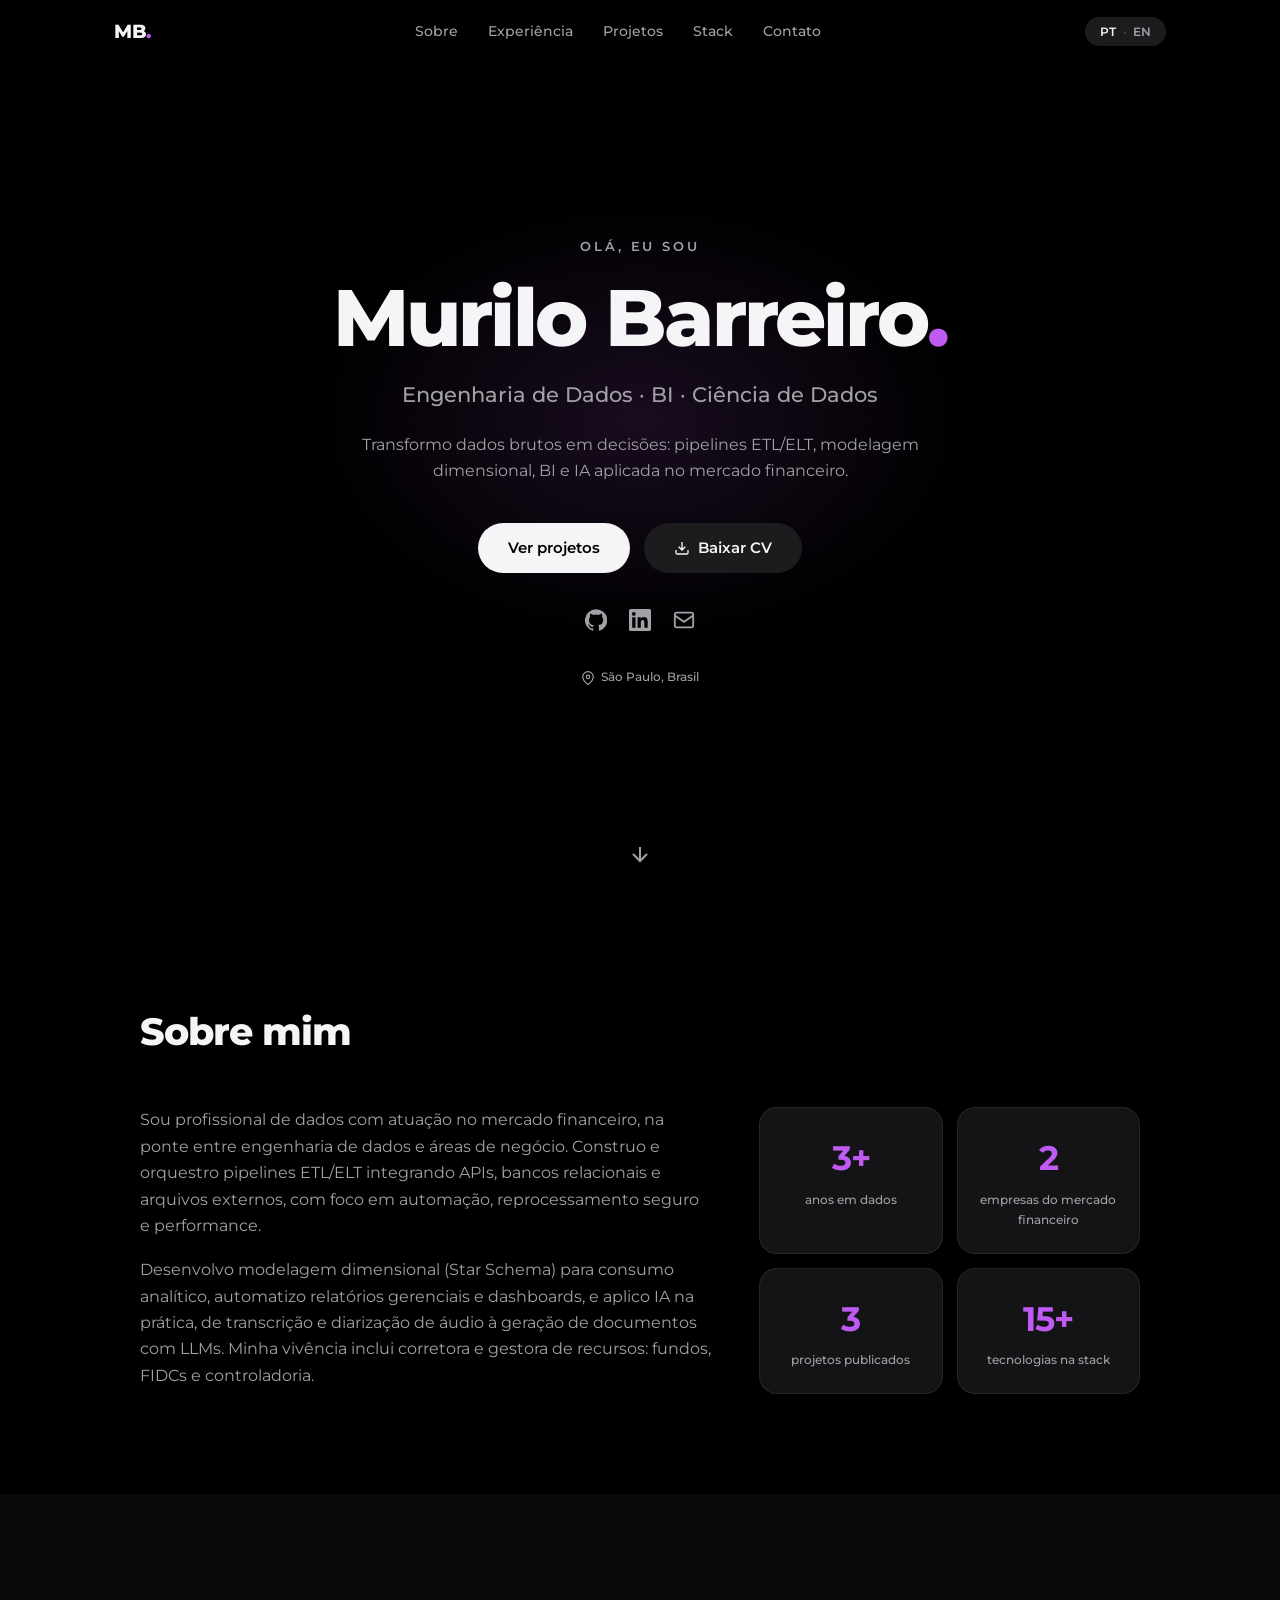
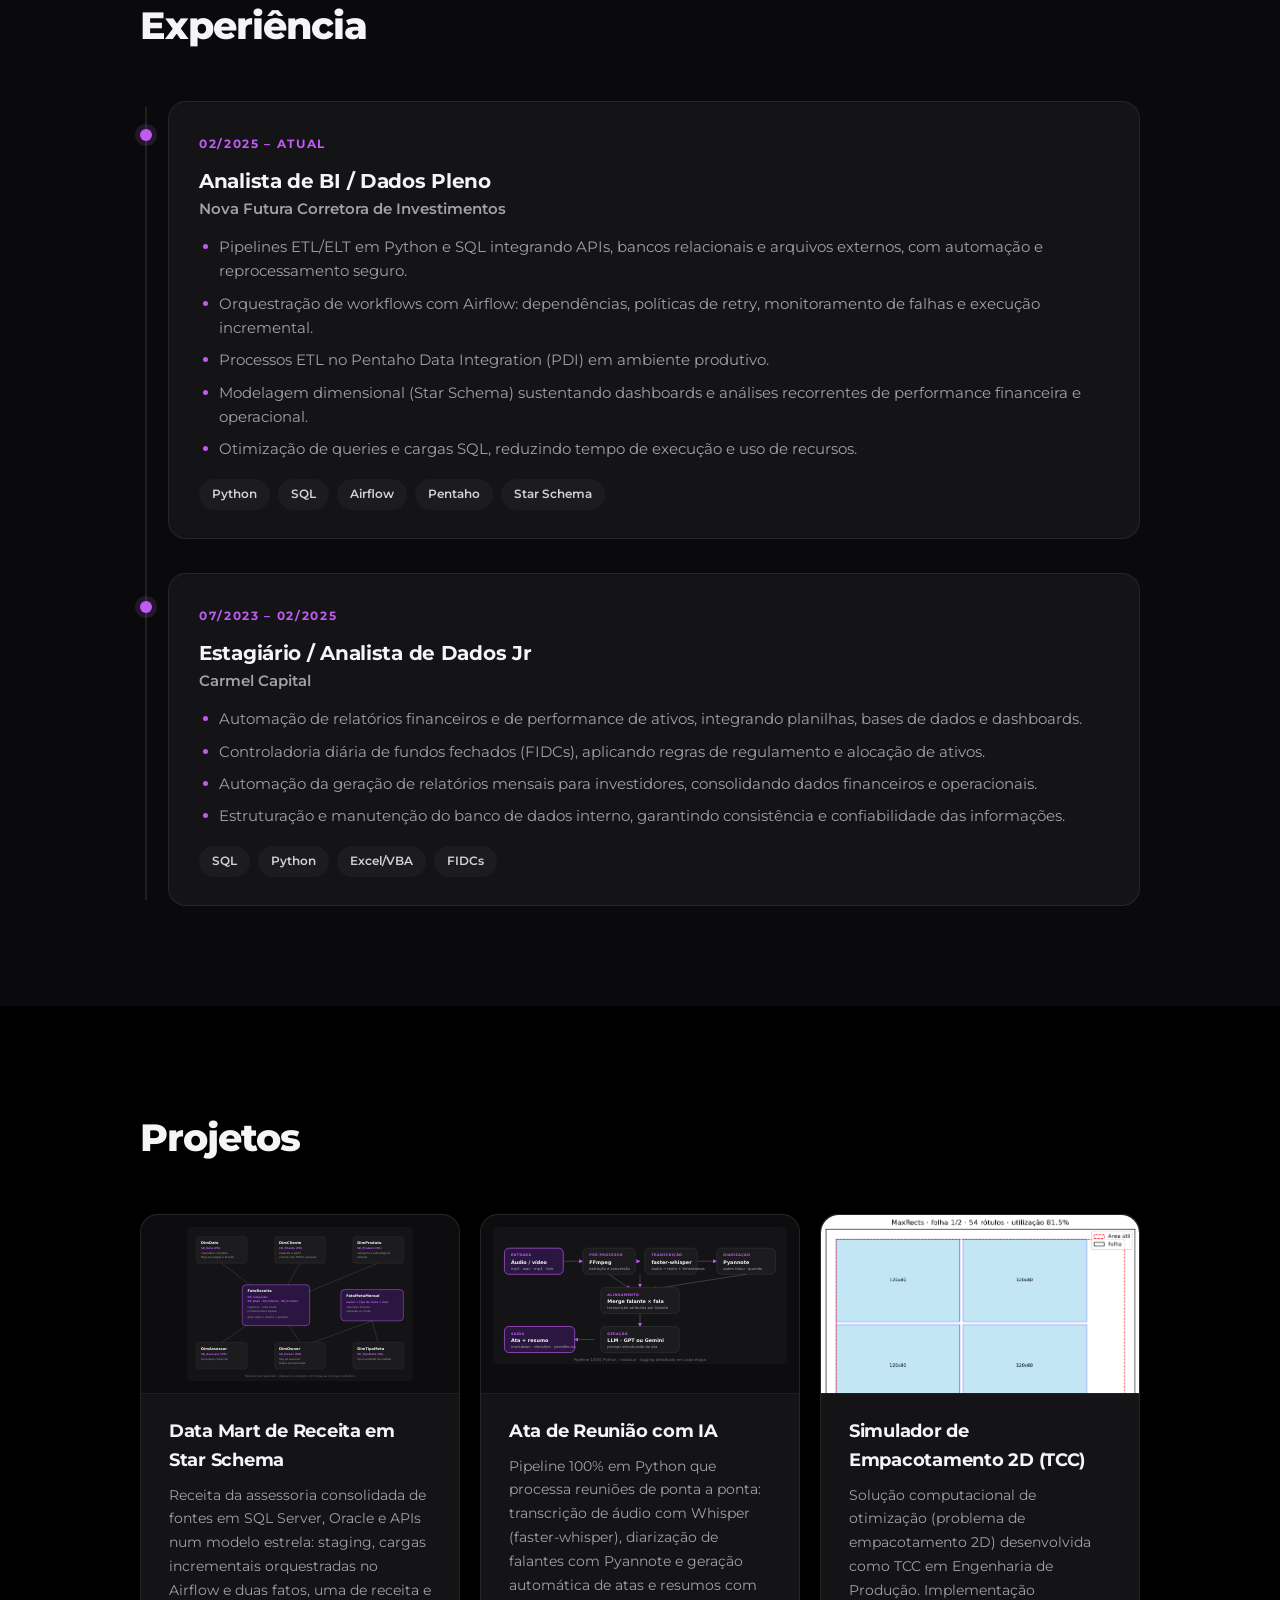
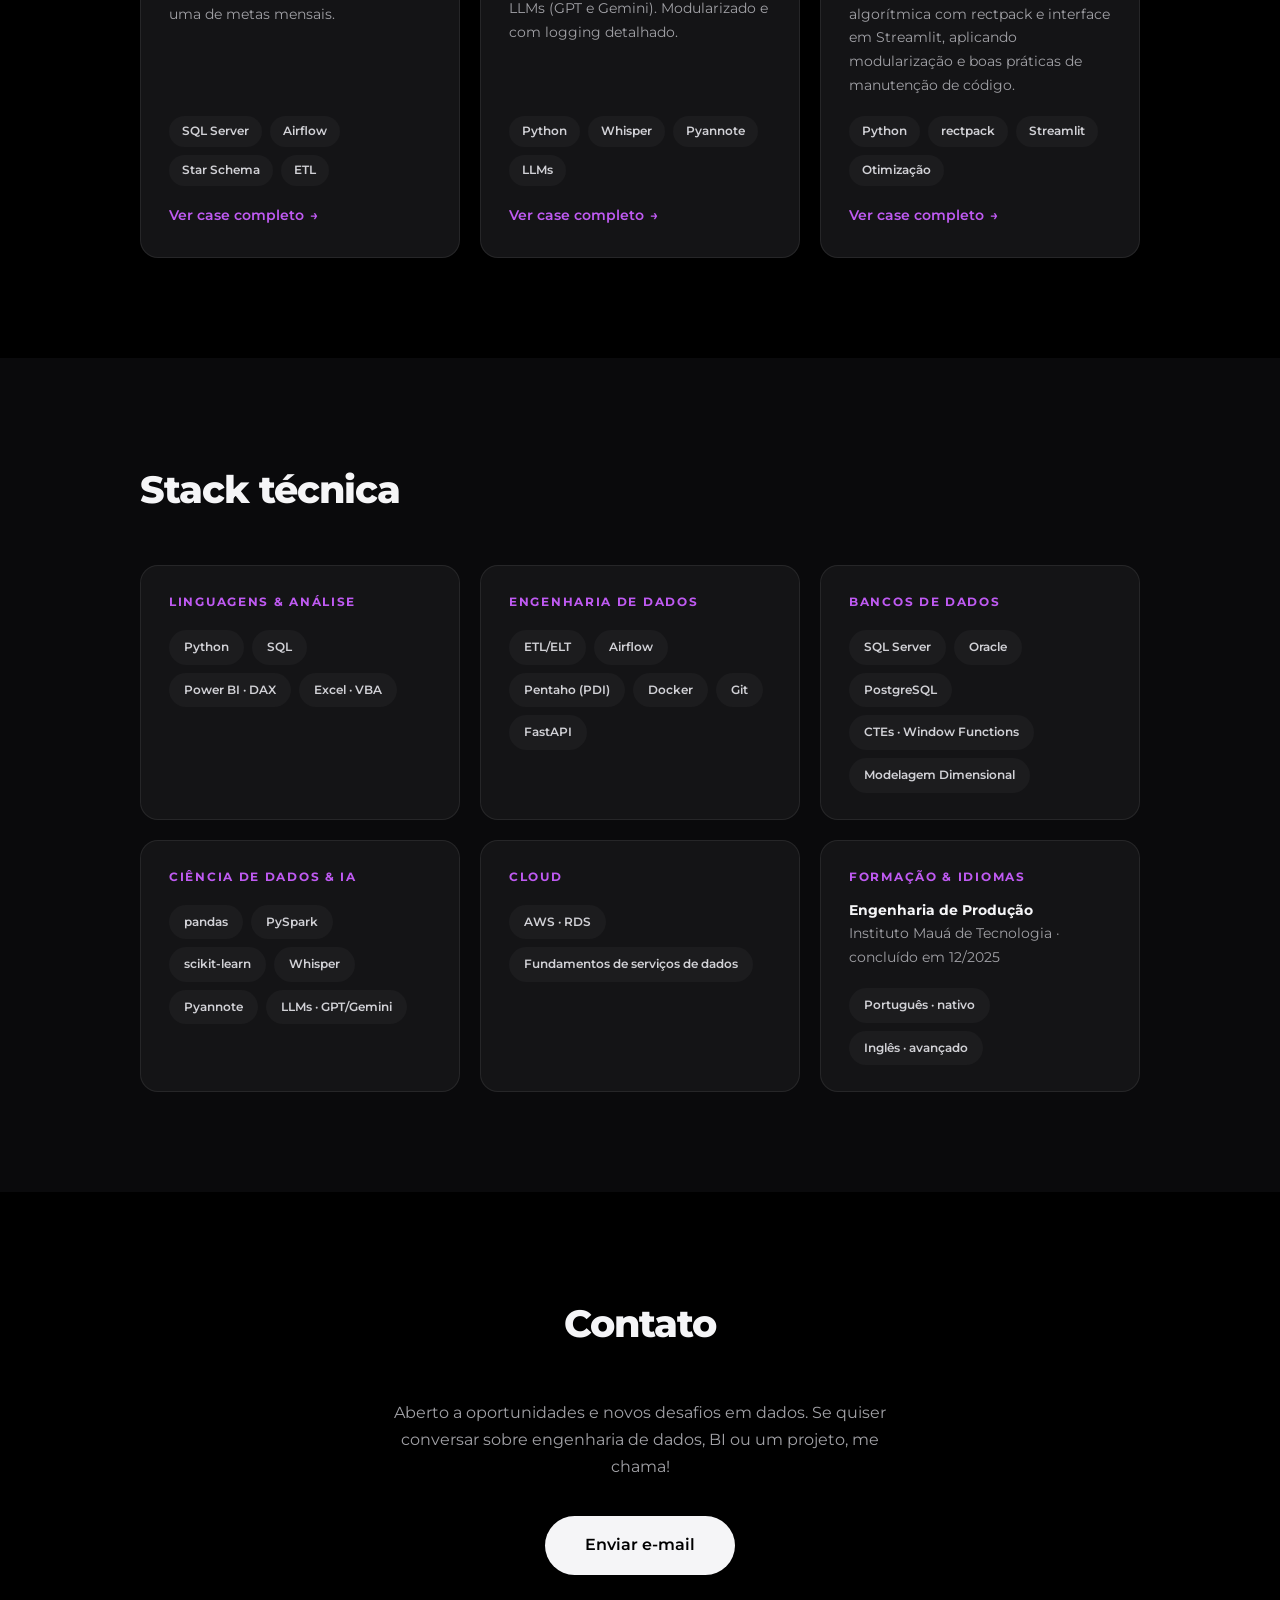
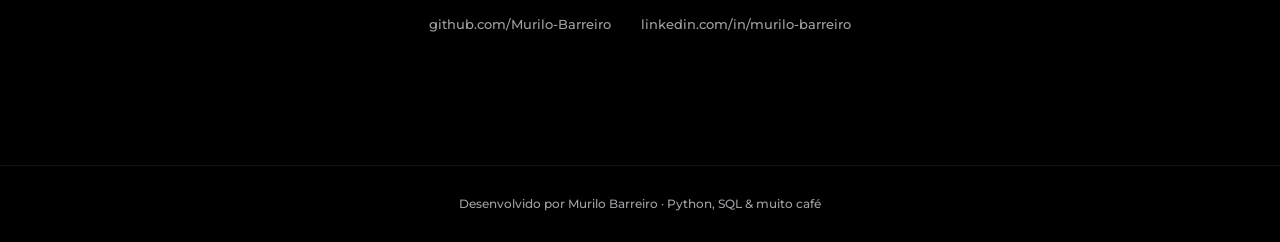
==== commit 8a81ed11: "Case do datamart reescrito com o projeto real: Data Mart de Receita Contexto, arquitetura (FatoRecei" ====
--- a/index.html
+++ b/index.html
@@ -4,8 +4,8 @@
   <meta charset="UTF-8" />
   <meta name="viewport" content="width=device-width, initial-scale=1.0" />
   <meta name="color-scheme" content="dark" />
-  <title>Murilo Barreiro · Dados — Engenharia, BI & Ciência de Dados</title>
-  <meta name="description" content="Portfólio de Murilo Pereira Barreiro — Engenheiro de Dados e Analista de BI. Python, SQL, Airflow, ETL/ELT, modelagem dimensional e IA aplicada." />
+  <title>Murilo Barreiro · Engenharia de Dados, BI & Ciência de Dados</title>
+  <meta name="description" content="Portfólio de Murilo Pereira Barreiro, Engenheiro de Dados e Analista de BI. Python, SQL, Airflow, ETL/ELT, modelagem dimensional e IA aplicada." />
   <meta property="og:title" content="Murilo Barreiro · Portfólio de Dados" />
   <meta property="og:description" content="Pipelines ETL/ELT, modelagem dimensional, BI e IA aplicada no mercado financeiro." />
   <meta property="og:type" content="website" />
@@ -94,8 +94,8 @@
             </p>
             <p data-i18n="about.p2">
               Desenvolvo modelagem dimensional (Star Schema) para consumo analítico, automatizo
-              relatórios gerenciais e dashboards, e aplico IA na prática — de transcrição e
-              diarização de áudio a geração de documentos com LLMs. Minha vivência inclui
+              relatórios gerenciais e dashboards, e aplico IA na prática, de transcrição e
+              diarização de áudio à geração de documentos com LLMs. Minha vivência inclui
               corretora e gestora de recursos: fundos, FIDCs e controladoria.
             </p>
           </div>
@@ -178,14 +178,14 @@
             <a href="projetos/datamart.html" class="project__cover project__cover--diagram">
               <img src="assets/img/datamart-star-schema.svg" alt="Diagrama star schema do datamart" loading="lazy" />
             </a>
-            <h3 class="project__name" data-i18n="proj.p1.name">Datamart Analítico em Star Schema</h3>
+            <h3 class="project__name" data-i18n="proj.p1.name">Data Mart de Receita em Star Schema</h3>
             <p class="project__desc" data-i18n="proj.p1.desc">
-              Modelagem completa de datamart: fatos, dimensões, chaves substitutas e granularidade.
-              Pipelines ETL de carga e atualização com nomenclatura padronizada, modelo lógico,
-              dicionário de dados e fluxo de cargas documentados.
+              Receita da assessoria consolidada de fontes em SQL Server, Oracle e APIs num modelo
+              estrela: staging, cargas incrementais orquestradas no Airflow e duas fatos, uma de
+              receita e uma de metas mensais.
             </p>
             <div class="tags">
-              <span class="tag">SQL</span><span class="tag">Star Schema</span><span class="tag">ETL</span><span class="tag" data-i18n="proj.p1.tag4">Documentação</span>
+              <span class="tag">SQL Server</span><span class="tag">Airflow</span><span class="tag">Star Schema</span><span class="tag">ETL</span>
             </div>
             <a href="projetos/datamart.html" class="project__case"><span data-i18n="proj.case1">Ver case completo</span> →</a>
           </article>
@@ -210,7 +210,7 @@
             <a href="projetos/simulador.html" class="project__cover">
               <img src="assets/img/sim-layout-maxrects.png" alt="Layout de corte gerado pelo simulador" loading="lazy" />
             </a>
-            <h3 class="project__name" data-i18n="proj.p3.name">Simulador de Empacotamento 2D — TCC</h3>
+            <h3 class="project__name" data-i18n="proj.p3.name">Simulador de Empacotamento 2D (TCC)</h3>
             <p class="project__desc" data-i18n="proj.p3.desc">
               Solução computacional de otimização (problema de empacotamento 2D) desenvolvida como
               TCC em Engenharia de Produção. Implementação algorítmica com rectpack e interface em
